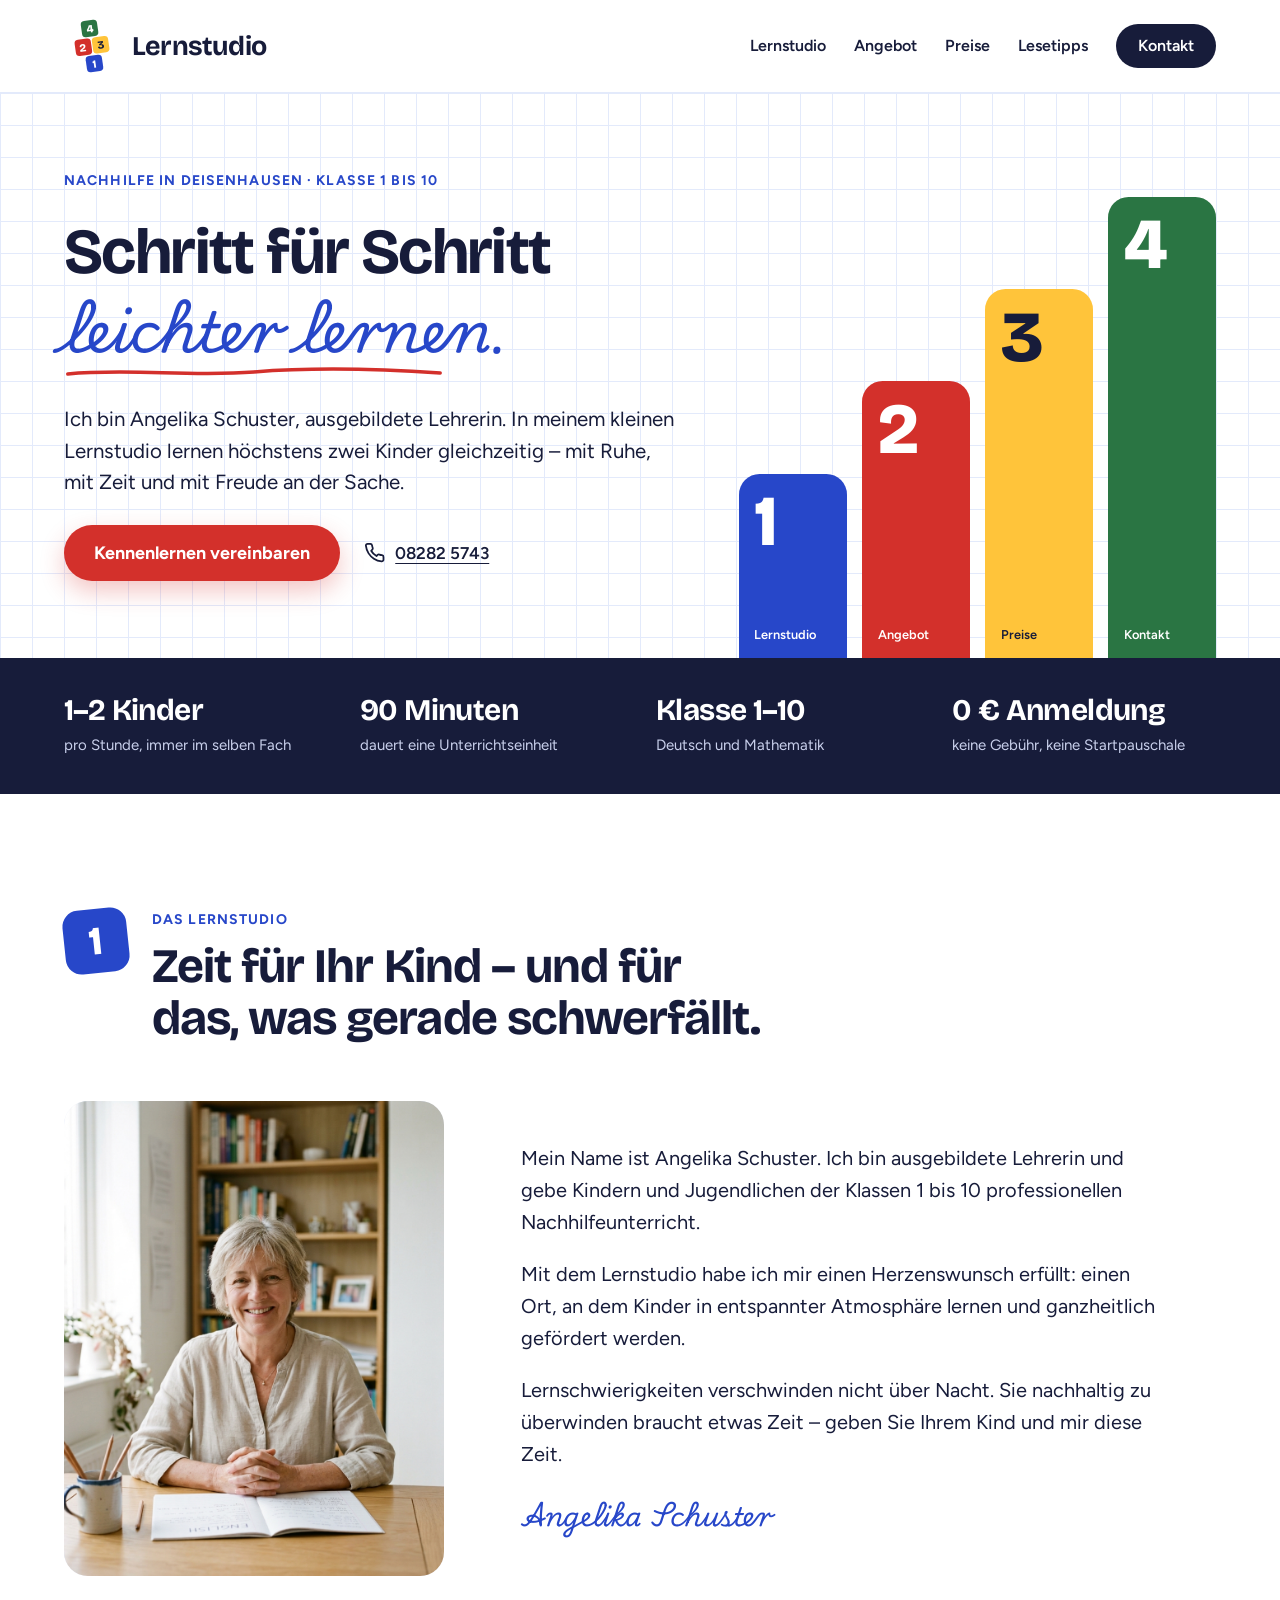
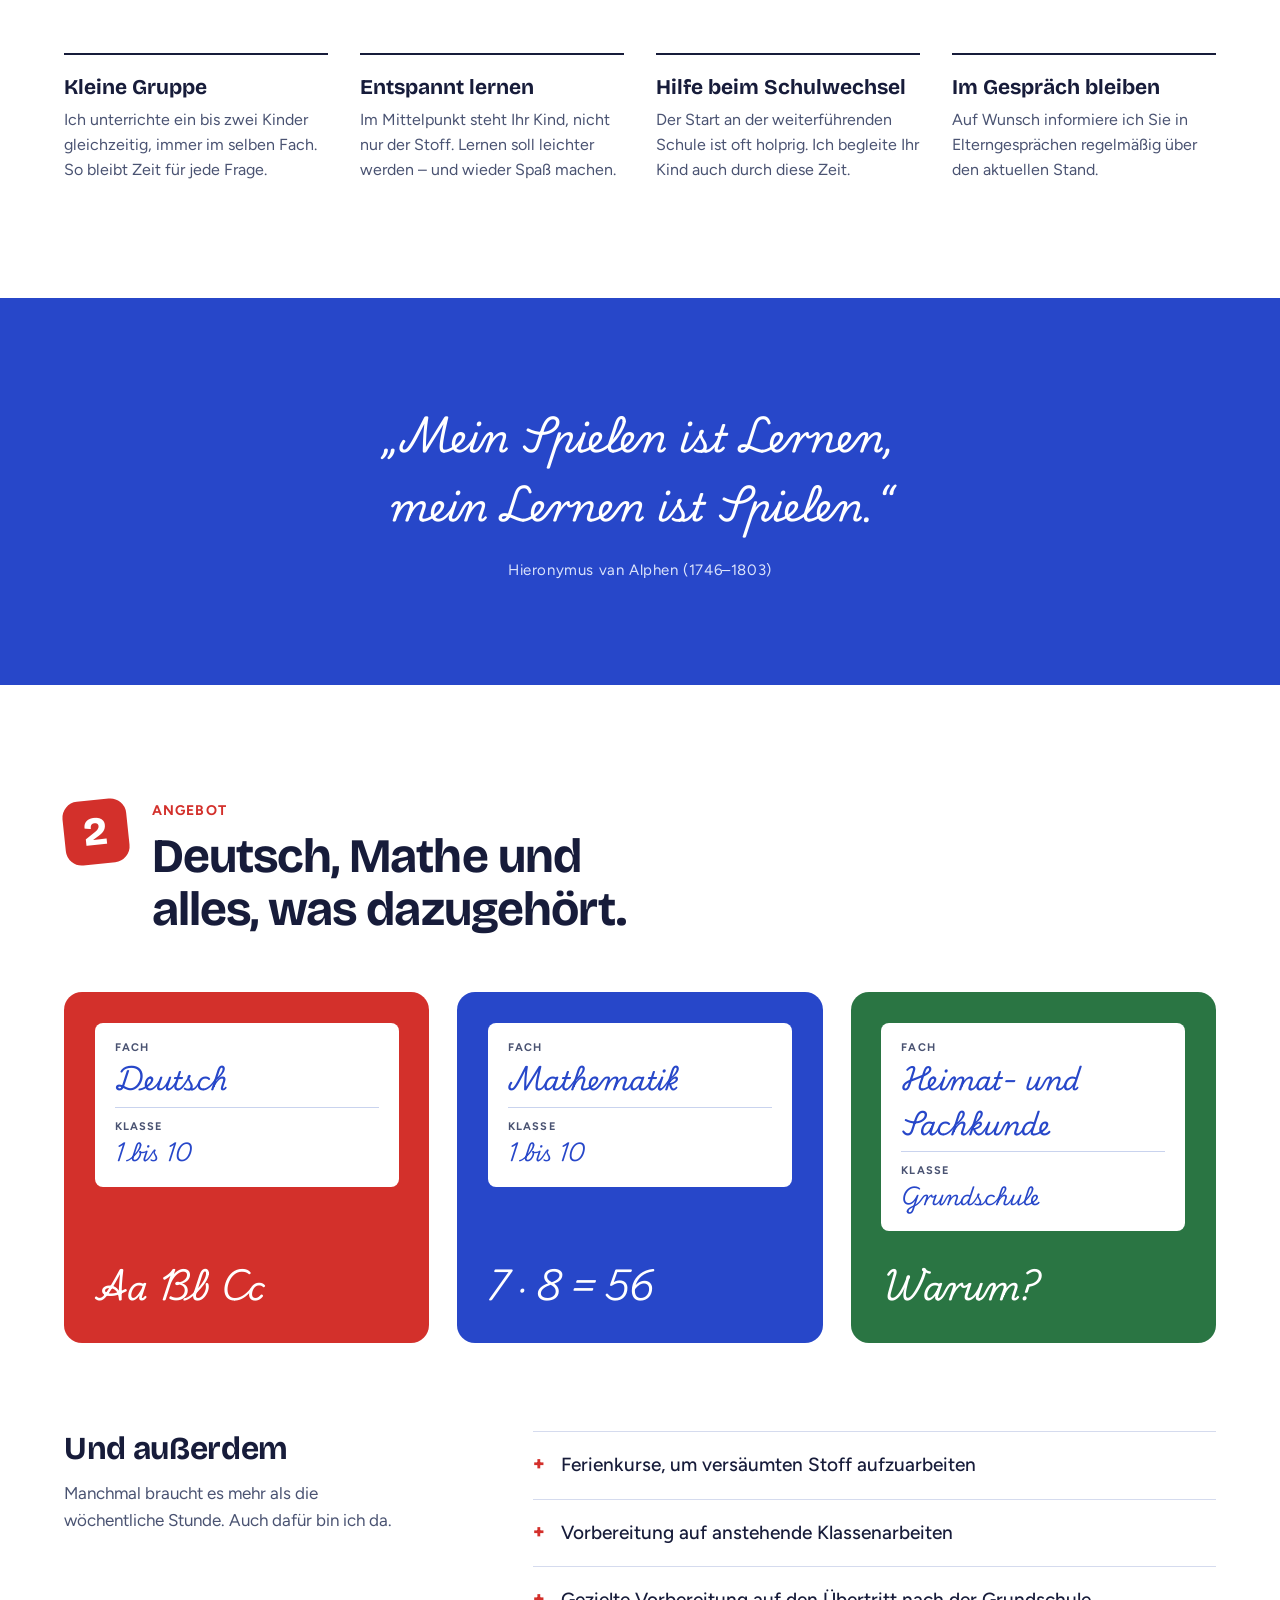
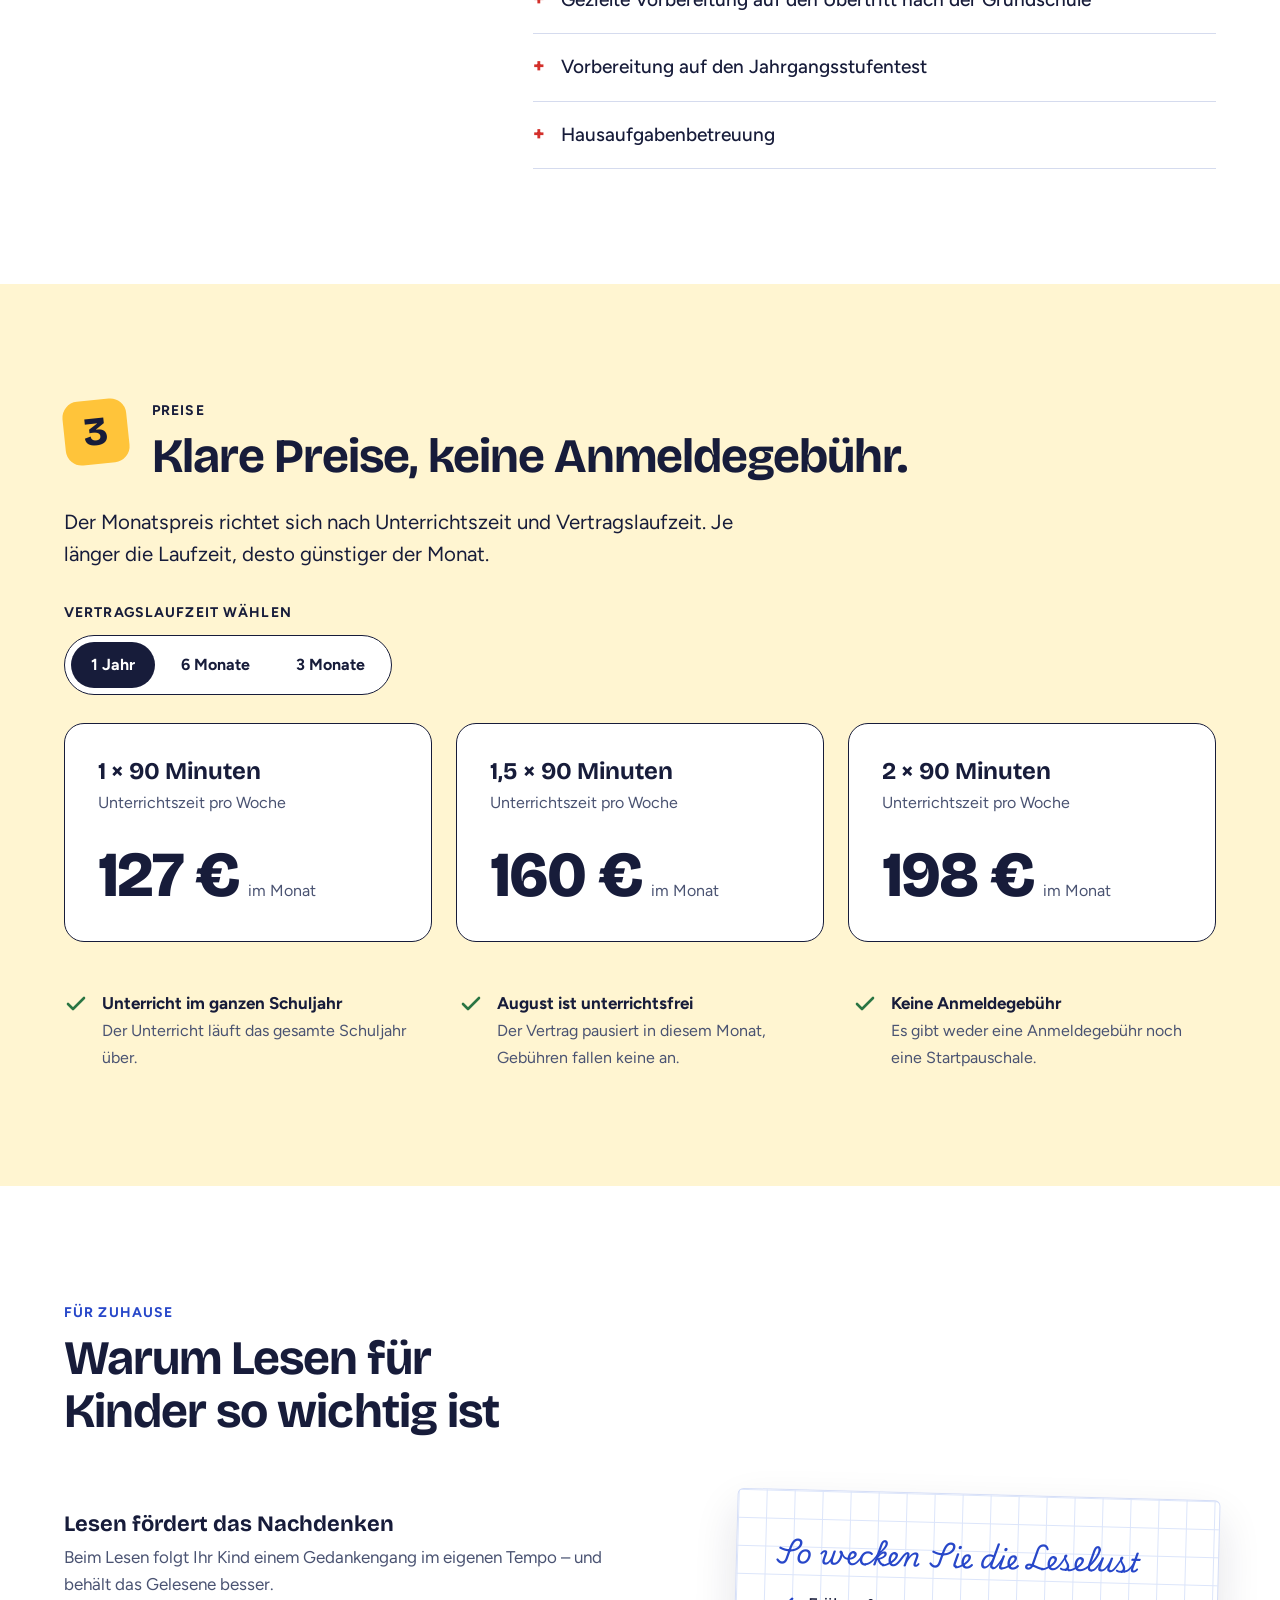
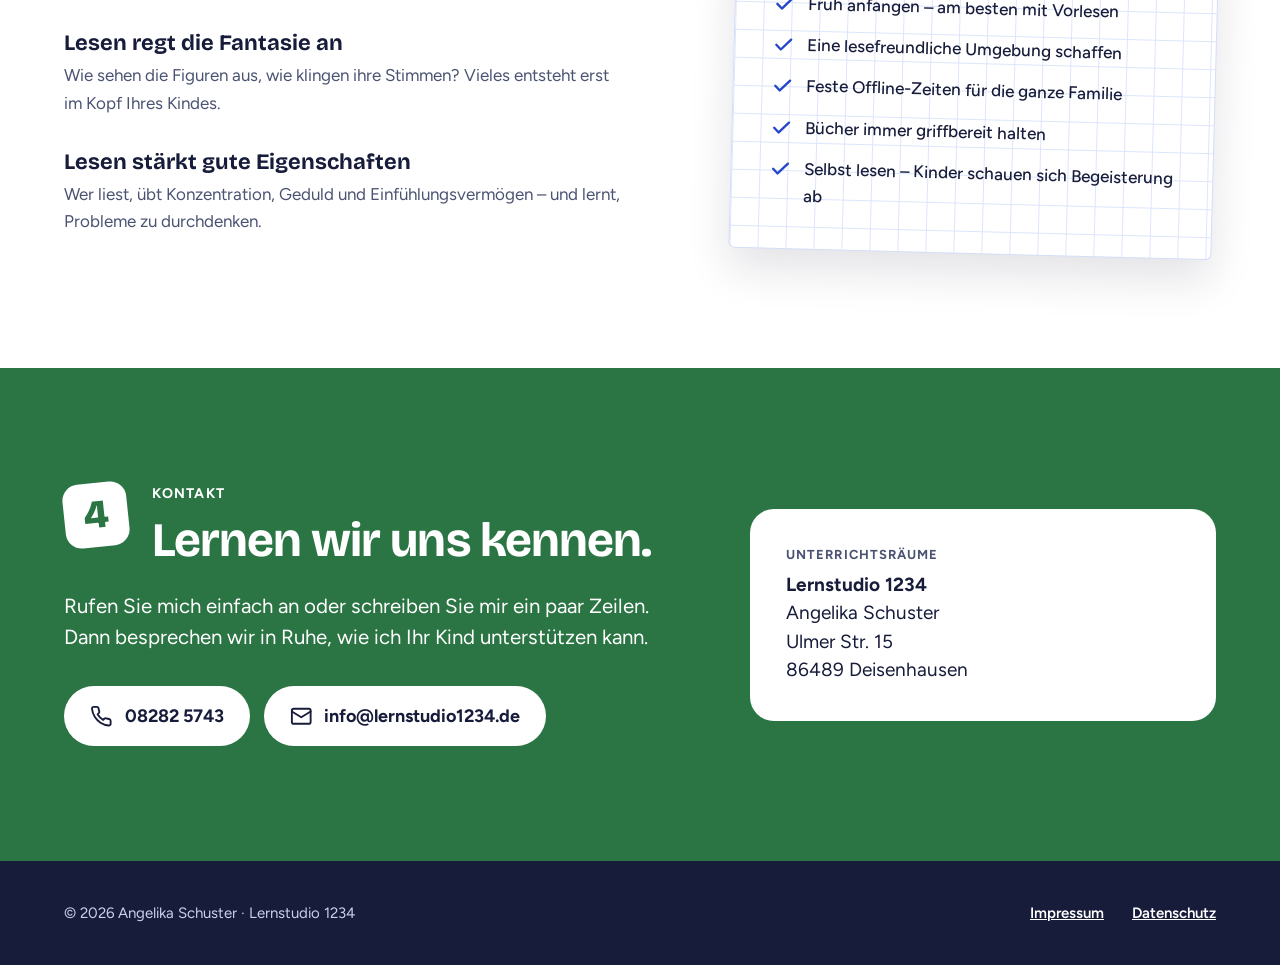
==== index.html @ 745fb568 "Neue statische Webseite für das Lernstudio 1234 Startseite, Impressum und Datenschutz als reine HTML" ====
<!doctype html>
<html lang="de">
<head>
<meta charset="utf-8">
<meta name="viewport" content="width=device-width, initial-scale=1">
<title>Lernstudio 1234 – Nachhilfe in Deisenhausen</title>
<meta name="description" content="Nachhilfe für die Klassen 1 bis 10 in Deisenhausen: Deutsch, Mathematik sowie Heimat- und Sachkunde bei Lehrerin Angelika Schuster. Höchstens zwei Kinder pro Stunde.">
<link rel="canonical" href="https://lernstudio1234.de/">
<meta property="og:type" content="website">
<meta property="og:locale" content="de_DE">
<meta property="og:title" content="Lernstudio 1234 – Nachhilfe in Deisenhausen">
<meta property="og:description" content="Schritt für Schritt leichter lernen: Nachhilfe für die Klassen 1 bis 10 bei Lehrerin Angelika Schuster.">
<meta property="og:url" content="https://lernstudio1234.de/">
<meta name="theme-color" content="#FFFFFF">
<link rel="icon" href="assets/img/favicon.png" sizes="48x48" type="image/png">
<link rel="icon" href="assets/img/favicon.svg" type="image/svg+xml">
<link rel="apple-touch-icon" href="assets/img/apple-touch-icon.png">
<link rel="preload" href="assets/fonts/figtree.woff2" as="font" type="font/woff2" crossorigin>
<link rel="preload" href="assets/fonts/bricolage-grotesque.woff2" as="font" type="font/woff2" crossorigin>
<link rel="stylesheet" href="assets/css/style.css">
<script src="assets/js/main.js" defer></script>
<script type="application/ld+json">
{
  "@context": "https://schema.org",
  "@type": "LocalBusiness",
  "name": "Lernstudio 1234",
  "description": "Nachhilfe für die Klassen 1 bis 10 in Deutsch, Mathematik sowie Heimat- und Sachkunde.",
  "url": "https://lernstudio1234.de/",
  "telephone": "+49 8282 5743",
  "email": "info@lernstudio1234.de",
  "founder": { "@type": "Person", "name": "Angelika Schuster" },
  "address": {
    "@type": "PostalAddress",
    "streetAddress": "Ulmer Str. 15",
    "postalCode": "86489",
    "addressLocality": "Deisenhausen",
    "addressCountry": "DE"
  }
}
</script>
</head>
<body id="top">
<a class="skip-link" href="#inhalt">Zum Inhalt springen</a>

<header class="site-header">
  <div class="wrap site-header__inner">
    <a class="brand" href="#top" aria-label="Lernstudio 1234 – zum Seitenanfang">
      <svg class="brand__mark" viewBox="-3 -3 106 106" aria-hidden="true" focusable="false">
        <g transform="rotate(-8 50 50)">
          <rect x="34.5" y="68" width="31" height="31" rx="7" fill="#2747C9"/>
          <rect x="18" y="34.5" width="31" height="31" rx="7" fill="#D3302B"/>
          <rect x="51" y="34.5" width="31" height="31" rx="7" fill="#FFC43A"/>
          <rect x="34.5" y="1" width="31" height="31" rx="7" fill="#2A7543"/>
          <text x="50" y="91" fill="#FFFFFF">1</text>
          <text x="33.5" y="57.5" fill="#FFFFFF">2</text>
          <text x="66.5" y="57.5" fill="#171C3A">3</text>
          <text x="50" y="24" fill="#FFFFFF">4</text>
        </g>
      </svg>
      <span class="brand__name">Lernstudio</span>
    </a>
    <nav class="nav" aria-label="Hauptnavigation">
      <a href="#lernstudio">Lernstudio</a>
      <a href="#angebot">Angebot</a>
      <a href="#preise">Preise</a>
      <a href="#lesen">Lesetipps</a>
      <a class="nav__cta" href="#kontakt">Kontakt</a>
    </nav>
  </div>
</header>

<main id="inhalt">

<section class="hero" aria-labelledby="hero-titel">
  <div class="wrap hero__inner">
    <div class="hero__text">
      <p class="eyebrow">Nachhilfe in Deisenhausen · Klasse 1 bis 10</p>
      <h1 id="hero-titel" class="hero__title">
        <span class="hero__title-main">Schritt für Schritt</span>
        <span class="hero__title-script">leichter lernen.</span>
        <svg class="hero__squiggle" viewBox="0 0 300 12" preserveAspectRatio="none" aria-hidden="true" focusable="false">
          <path d="M3 8C50 2 100 11 150 6s100-3 147 1" fill="none" stroke="#D3302B" stroke-width="3.5" stroke-linecap="round" vector-effect="non-scaling-stroke"/>
        </svg>
      </h1>
      <p class="lead">Ich bin Angelika Schuster, ausgebildete Lehrerin. In meinem kleinen Lernstudio lernen höchstens zwei Kinder gleichzeitig – mit Ruhe, mit Zeit und mit Freude an der Sache.</p>
      <div class="hero__actions">
        <a class="btn btn--primary" href="#kontakt">Kennenlernen vereinbaren</a>
        <a class="phone-link" href="tel:+4982825743">
          <svg class="icon" viewBox="0 0 24 24" fill="none" stroke="currentColor" stroke-width="2" stroke-linecap="round" stroke-linejoin="round" aria-hidden="true" focusable="false"><path d="M22 16.92v3a2 2 0 0 1-2.18 2 19.79 19.79 0 0 1-8.63-3.07 19.5 19.5 0 0 1-6-6 19.79 19.79 0 0 1-3.07-8.67A2 2 0 0 1 4.11 2h3a2 2 0 0 1 2 1.72 12.84 12.84 0 0 0 .7 2.81 2 2 0 0 1-.45 2.11L8.09 9.91a16 16 0 0 0 6 6l1.27-1.27a2 2 0 0 1 2.11-.45 12.84 12.84 0 0 0 2.81.7A2 2 0 0 1 22 16.92z"/></svg>
          08282&nbsp;5743
        </a>
      </div>
    </div>
    <nav class="steps" aria-label="Die vier Bereiche dieser Seite">
      <a class="step step--1" href="#lernstudio"><span class="step__num">1</span><span class="step__label">Lernstudio</span></a>
      <a class="step step--2" href="#angebot"><span class="step__num">2</span><span class="step__label">Angebot</span></a>
      <a class="step step--3" href="#preise"><span class="step__num">3</span><span class="step__label">Preise</span></a>
      <a class="step step--4" href="#kontakt"><span class="step__num">4</span><span class="step__label">Kontakt</span></a>
    </nav>
  </div>
</section>

<section class="facts" aria-label="Das Wichtigste in Kürze">
  <ul class="wrap facts__list">
    <li><strong>1–2 Kinder</strong><span>pro Stunde, immer im selben Fach</span></li>
    <li><strong>90 Minuten</strong><span>dauert eine Unterrichtseinheit</span></li>
    <li><strong>Klasse 1–10</strong><span>Deutsch und Mathematik</span></li>
    <li><strong>0&nbsp;€ Anmeldung</strong><span>keine Gebühr, keine Startpauschale</span></li>
  </ul>
</section>

<section id="lernstudio" class="section" aria-labelledby="lernstudio-titel">
  <div class="wrap">
    <header class="section-head">
      <span class="num num--blue" aria-hidden="true">1</span>
      <div>
        <p class="eyebrow">Das Lernstudio</p>
        <h2 id="lernstudio-titel">Zeit für Ihr Kind – und für das, was gerade schwerfällt.</h2>
      </div>
    </header>
    <div class="about">
      <figure class="portrait" data-portrait>
        <img src="assets/img/portrait.jpg" alt="Angelika Schuster" width="800" height="1000" loading="lazy">
        <p class="portrait__fallback">Liebe Eltern,<br>schön, dass Sie hier sind!</p>
      </figure>
      <div class="about__text">
        <p>Mein Name ist Angelika Schuster. Ich bin ausgebildete Lehrerin und gebe Kindern und Jugendlichen der Klassen 1 bis 10 professionellen Nachhilfeunterricht.</p>
        <p>Mit dem Lernstudio habe ich mir einen Herzenswunsch erfüllt: einen Ort, an dem Kinder in entspannter Atmosphäre lernen und ganzheitlich gefördert werden.</p>
        <p>Lernschwierigkeiten verschwinden nicht über Nacht. Sie nachhaltig zu überwinden braucht etwas Zeit – geben Sie Ihrem Kind und mir diese Zeit.</p>
        <p class="signature">Angelika Schuster</p>
      </div>
    </div>
    <ul class="principles">
      <li>
        <h3>Kleine Gruppe</h3>
        <p>Ich unterrichte ein bis zwei Kinder gleichzeitig, immer im selben Fach. So bleibt Zeit für jede Frage.</p>
      </li>
      <li>
        <h3>Entspannt lernen</h3>
        <p>Im Mittelpunkt steht Ihr Kind, nicht nur der Stoff. Lernen soll leichter werden – und wieder Spaß machen.</p>
      </li>
      <li>
        <h3>Hilfe beim Schulwechsel</h3>
        <p>Der Start an der weiterführenden Schule ist oft holprig. Ich begleite Ihr Kind auch durch diese Zeit.</p>
      </li>
      <li>
        <h3>Im Gespräch bleiben</h3>
        <p>Auf Wunsch informiere ich Sie in Elterngesprächen regelmäßig über den aktuellen Stand.</p>
      </li>
    </ul>
  </div>
</section>

<section class="motto" aria-label="Leitgedanke">
  <figure>
    <blockquote>„Mein Spielen ist Lernen, mein Lernen ist Spielen.“</blockquote>
    <figcaption>Hieronymus van Alphen (1746–1803)</figcaption>
  </figure>
</section>

<section id="angebot" class="section" aria-labelledby="angebot-titel">
  <div class="wrap">
    <header class="section-head">
      <span class="num num--red" aria-hidden="true">2</span>
      <div>
        <p class="eyebrow eyebrow--red">Angebot</p>
        <h2 id="angebot-titel">Deutsch, Mathe und alles, was dazugehört.</h2>
      </div>
    </header>
    <div class="subjects">
      <article class="heft heft--red">
        <div class="heft__label">
          <div class="heft__row">
            <p class="heft__key">Fach</p>
            <h3 class="heft__name">Deutsch</h3>
          </div>
          <div class="heft__row">
            <p class="heft__key">Klasse</p>
            <p class="heft__class">1 bis 10</p>
          </div>
        </div>
        <p class="heft__doodle" aria-hidden="true">Aa Bb Cc</p>
      </article>
      <article class="heft heft--blue">
        <div class="heft__label">
          <div class="heft__row">
            <p class="heft__key">Fach</p>
            <h3 class="heft__name">Mathematik</h3>
          </div>
          <div class="heft__row">
            <p class="heft__key">Klasse</p>
            <p class="heft__class">1 bis 10</p>
          </div>
        </div>
        <p class="heft__doodle" aria-hidden="true">7 · 8 = 56</p>
      </article>
      <article class="heft heft--green">
        <div class="heft__label">
          <div class="heft__row">
            <p class="heft__key">Fach</p>
            <h3 class="heft__name">Heimat- und Sachkunde</h3>
          </div>
          <div class="heft__row">
            <p class="heft__key">Klasse</p>
            <p class="heft__class">Grundschule</p>
          </div>
        </div>
        <p class="heft__doodle" aria-hidden="true">Warum?</p>
      </article>
    </div>
    <div class="extras">
      <div class="extras__intro">
        <h3>Und außerdem</h3>
        <p>Manchmal braucht es mehr als die wöchentliche Stunde. Auch dafür bin ich da.</p>
      </div>
      <ul class="extras__list">
        <li>Ferienkurse, um versäumten Stoff aufzuarbeiten</li>
        <li>Vorbereitung auf anstehende Klassenarbeiten</li>
        <li>Gezielte Vorbereitung auf den Übertritt nach der Grundschule</li>
        <li>Vorbereitung auf den Jahrgangsstufentest</li>
        <li>Hausaufgabenbetreuung</li>
      </ul>
    </div>
  </div>
</section>

<section id="preise" class="section section--yellow" aria-labelledby="preise-titel">
  <div class="wrap">
    <header class="section-head section-head--tight">
      <span class="num num--yellow" aria-hidden="true">3</span>
      <div>
        <p class="eyebrow eyebrow--ink">Preise</p>
        <h2 id="preise-titel">Klare Preise, keine Anmeldegebühr.</h2>
      </div>
    </header>
    <p class="lead">Der Monatspreis richtet sich nach Unterrichtszeit und Vertragslaufzeit. Je länger die Laufzeit, desto günstiger der Monat.</p>

    <div class="pricing" data-pricing>
      <div class="term-switch-wrap" data-term-switch hidden>
        <p class="label" id="laufzeit-label">Vertragslaufzeit wählen</p>
        <div class="term-switch" role="group" aria-labelledby="laufzeit-label">
          <button type="button" data-term-button="y1" aria-pressed="true">1 Jahr</button>
          <button type="button" data-term-button="m6" aria-pressed="false">6 Monate</button>
          <button type="button" data-term-button="m3" aria-pressed="false">3 Monate</button>
        </div>
      </div>

      <div class="terms" aria-live="polite">
        <section class="term is-active" data-term="y1" aria-labelledby="laufzeit-y1">
          <h3 class="term__title" id="laufzeit-y1">Vertragslaufzeit 1 Jahr</h3>
          <ul class="plans">
            <li class="plan">
              <div><h4 class="plan__unit">1 × 90 Minuten</h4><p class="plan__sub">Unterrichtszeit pro Woche</p></div>
              <p class="plan__price"><strong>127&nbsp;€</strong> <span>im Monat</span></p>
            </li>
            <li class="plan">
              <div><h4 class="plan__unit">1,5 × 90 Minuten</h4><p class="plan__sub">Unterrichtszeit pro Woche</p></div>
              <p class="plan__price"><strong>160&nbsp;€</strong> <span>im Monat</span></p>
            </li>
            <li class="plan">
              <div><h4 class="plan__unit">2 × 90 Minuten</h4><p class="plan__sub">Unterrichtszeit pro Woche</p></div>
              <p class="plan__price"><strong>198&nbsp;€</strong> <span>im Monat</span></p>
            </li>
          </ul>
        </section>
        <section class="term" data-term="m6" aria-labelledby="laufzeit-m6">
          <h3 class="term__title" id="laufzeit-m6">Vertragslaufzeit 6 Monate</h3>
          <ul class="plans">
            <li class="plan">
              <div><h4 class="plan__unit">1 × 90 Minuten</h4><p class="plan__sub">Unterrichtszeit pro Woche</p></div>
              <p class="plan__price"><strong>136&nbsp;€</strong> <span>im Monat</span></p>
            </li>
            <li class="plan">
              <div><h4 class="plan__unit">1,5 × 90 Minuten</h4><p class="plan__sub">Unterrichtszeit pro Woche</p></div>
              <p class="plan__price"><strong>175&nbsp;€</strong> <span>im Monat</span></p>
            </li>
            <li class="plan">
              <div><h4 class="plan__unit">2 × 90 Minuten</h4><p class="plan__sub">Unterrichtszeit pro Woche</p></div>
              <p class="plan__price"><strong>216&nbsp;€</strong> <span>im Monat</span></p>
            </li>
          </ul>
        </section>
        <section class="term" data-term="m3" aria-labelledby="laufzeit-m3">
          <h3 class="term__title" id="laufzeit-m3">Vertragslaufzeit 3 Monate</h3>
          <ul class="plans">
            <li class="plan">
              <div><h4 class="plan__unit">1 × 90 Minuten</h4><p class="plan__sub">Unterrichtszeit pro Woche</p></div>
              <p class="plan__price"><strong>149&nbsp;€</strong> <span>im Monat</span></p>
            </li>
            <li class="plan">
              <div><h4 class="plan__unit">1,5 × 90 Minuten</h4><p class="plan__sub">Unterrichtszeit pro Woche</p></div>
              <p class="plan__price"><strong>195&nbsp;€</strong> <span>im Monat</span></p>
            </li>
            <li class="plan">
              <div><h4 class="plan__unit">2 × 90 Minuten</h4><p class="plan__sub">Unterrichtszeit pro Woche</p></div>
              <p class="plan__price"><strong>240&nbsp;€</strong> <span>im Monat</span></p>
            </li>
          </ul>
        </section>
      </div>
    </div>

    <ul class="price-notes">
      <li>
        <svg class="check" viewBox="0 0 24 24" fill="none" stroke="currentColor" stroke-width="2.6" stroke-linecap="round" stroke-linejoin="round" aria-hidden="true" focusable="false"><path d="M20 6 9 17l-5-5"/></svg>
        <div><strong>Unterricht im ganzen Schuljahr</strong><span>Der Unterricht läuft das gesamte Schuljahr über.</span></div>
      </li>
      <li>
        <svg class="check" viewBox="0 0 24 24" fill="none" stroke="currentColor" stroke-width="2.6" stroke-linecap="round" stroke-linejoin="round" aria-hidden="true" focusable="false"><path d="M20 6 9 17l-5-5"/></svg>
        <div><strong>August ist unterrichtsfrei</strong><span>Der Vertrag pausiert in diesem Monat, Gebühren fallen keine an.</span></div>
      </li>
      <li>
        <svg class="check" viewBox="0 0 24 24" fill="none" stroke="currentColor" stroke-width="2.6" stroke-linecap="round" stroke-linejoin="round" aria-hidden="true" focusable="false"><path d="M20 6 9 17l-5-5"/></svg>
        <div><strong>Keine Anmeldegebühr</strong><span>Es gibt weder eine Anmeldegebühr noch eine Startpauschale.</span></div>
      </li>
    </ul>
  </div>
</section>

<section id="lesen" class="section" aria-labelledby="lesen-titel">
  <div class="wrap">
    <header class="section-head section-head--plain">
      <div>
        <p class="eyebrow">Für zuhause</p>
        <h2 id="lesen-titel">Warum Lesen für Kinder so wichtig ist</h2>
      </div>
    </header>
    <div class="reading">
      <div class="reading__reasons">
        <div>
          <h3>Lesen fördert das Nachdenken</h3>
          <p>Beim Lesen folgt Ihr Kind einem Gedankengang im eigenen Tempo – und behält das Gelesene besser.</p>
        </div>
        <div>
          <h3>Lesen regt die Fantasie an</h3>
          <p>Wie sehen die Figuren aus, wie klingen ihre Stimmen? Vieles entsteht erst im Kopf Ihres Kindes.</p>
        </div>
        <div>
          <h3>Lesen stärkt gute Eigenschaften</h3>
          <p>Wer liest, übt Konzentration, Geduld und Einfühlungsvermögen – und lernt, Probleme zu durchdenken.</p>
        </div>
      </div>
      <aside class="sheet reading__tips" aria-labelledby="lesetipps-titel">
        <h3 class="sheet__title" id="lesetipps-titel">So wecken Sie die Leselust</h3>
        <ul class="ticks">
          <li>
            <svg class="check" viewBox="0 0 24 24" fill="none" stroke="currentColor" stroke-width="2.6" stroke-linecap="round" stroke-linejoin="round" aria-hidden="true" focusable="false"><path d="M20 6 9 17l-5-5"/></svg>
            <span>Früh anfangen – am besten mit Vorlesen</span>
          </li>
          <li>
            <svg class="check" viewBox="0 0 24 24" fill="none" stroke="currentColor" stroke-width="2.6" stroke-linecap="round" stroke-linejoin="round" aria-hidden="true" focusable="false"><path d="M20 6 9 17l-5-5"/></svg>
            <span>Eine lesefreundliche Umgebung schaffen</span>
          </li>
          <li>
            <svg class="check" viewBox="0 0 24 24" fill="none" stroke="currentColor" stroke-width="2.6" stroke-linecap="round" stroke-linejoin="round" aria-hidden="true" focusable="false"><path d="M20 6 9 17l-5-5"/></svg>
            <span>Feste Offline-Zeiten für die ganze Familie</span>
          </li>
          <li>
            <svg class="check" viewBox="0 0 24 24" fill="none" stroke="currentColor" stroke-width="2.6" stroke-linecap="round" stroke-linejoin="round" aria-hidden="true" focusable="false"><path d="M20 6 9 17l-5-5"/></svg>
            <span>Bücher immer griffbereit halten</span>
          </li>
          <li>
            <svg class="check" viewBox="0 0 24 24" fill="none" stroke="currentColor" stroke-width="2.6" stroke-linecap="round" stroke-linejoin="round" aria-hidden="true" focusable="false"><path d="M20 6 9 17l-5-5"/></svg>
            <span>Selbst lesen – Kinder schauen sich Begeisterung ab</span>
          </li>
        </ul>
      </aside>
    </div>
  </div>
</section>

<section id="kontakt" class="section contact" aria-labelledby="kontakt-titel">
  <div class="wrap contact__inner">
    <div class="contact__text">
      <header class="section-head section-head--tight">
        <span class="num num--white" aria-hidden="true">4</span>
        <div>
          <p class="eyebrow eyebrow--white">Kontakt</p>
          <h2 id="kontakt-titel">Lernen wir uns kennen.</h2>
        </div>
      </header>
      <p class="lead">Rufen Sie mich einfach an oder schreiben Sie mir ein paar Zeilen. Dann besprechen wir in Ruhe, wie ich Ihr Kind unterstützen kann.</p>
      <div class="contact__actions">
        <a class="btn btn--light" href="tel:+4982825743">
          <svg class="icon" viewBox="0 0 24 24" fill="none" stroke="currentColor" stroke-width="2" stroke-linecap="round" stroke-linejoin="round" aria-hidden="true" focusable="false"><path d="M22 16.92v3a2 2 0 0 1-2.18 2 19.79 19.79 0 0 1-8.63-3.07 19.5 19.5 0 0 1-6-6 19.79 19.79 0 0 1-3.07-8.67A2 2 0 0 1 4.11 2h3a2 2 0 0 1 2 1.72 12.84 12.84 0 0 0 .7 2.81 2 2 0 0 1-.45 2.11L8.09 9.91a16 16 0 0 0 6 6l1.27-1.27a2 2 0 0 1 2.11-.45 12.84 12.84 0 0 0 2.81.7A2 2 0 0 1 22 16.92z"/></svg>
          08282&nbsp;5743
        </a>
        <a class="btn btn--light" href="mailto:info@lernstudio1234.de">
          <svg class="icon" viewBox="0 0 24 24" fill="none" stroke="currentColor" stroke-width="2" stroke-linecap="round" stroke-linejoin="round" aria-hidden="true" focusable="false"><rect x="2" y="4" width="20" height="16" rx="2"/><path d="m22 7-10 6L2 7"/></svg>
          info@lernstudio1234.de
        </a>
      </div>
    </div>
    <address class="contact__card">
      <p class="label">Unterrichtsräume</p>
      <p><strong>Lernstudio 1234</strong><br>Angelika Schuster<br>Ulmer Str.&nbsp;15<br>86489 Deisenhausen</p>
    </address>
  </div>
</section>

</main>

<footer class="site-footer">
  <div class="wrap site-footer__inner">
    <p>© 2026 Angelika Schuster · Lernstudio 1234</p>
    <nav class="site-footer__nav" aria-label="Rechtliches">
      <a href="impressum.html">Impressum</a>
      <a href="datenschutz.html">Datenschutz</a>
    </nav>
  </div>
</footer>

</body>
</html>
---- assets/css/style.css ----
/* Lernstudio 1234 – Stylesheet
   Aufbau: Schriften · Grundlagen · Kopf · Einstieg · Abschnitte · Fuß · Rechtstexte */

/* ---------- Schriften (liegen lokal in assets/fonts, keine Fremdserver) ---------- */

@font-face {
  font-family: 'Bricolage Grotesque';
  font-style: normal;
  font-weight: 400 800;
  font-stretch: 100%;
  font-display: swap;
  src: url('../fonts/bricolage-grotesque.woff2') format('woff2');
}

@font-face {
  font-family: 'Figtree';
  font-style: normal;
  font-weight: 400 700;
  font-display: swap;
  src: url('../fonts/figtree.woff2') format('woff2');
}

@font-face {
  font-family: 'Playwrite DE LA';
  font-style: normal;
  font-weight: 100 400;
  font-display: swap;
  src: url('../fonts/playwrite-de-la.woff2') format('woff2');
}

/* ---------- Grundlagen ---------- */

:root {
  color-scheme: light;

  --ink: #171C3A;
  --ink-soft: #4A5372;
  --paper: #FFFFFF;
  --blue: #2747C9;
  --red: #D3302B;
  --yellow: #FFC43A;
  --green: #2A7543;

  --blue-tint: #EEF2FD;
  --yellow-tint: #FFF5D1;
  --grid: #E3EAFB;
  --grid-strong: #DCE5FA;
  --line: #D5DBEE;
  --on-dark-soft: #C9D0EC;

  --font-display: 'Bricolage Grotesque', 'Figtree', system-ui, sans-serif;
  --font-body: 'Figtree', system-ui, -apple-system, 'Segoe UI', sans-serif;
  --font-script: 'Playwrite DE LA', 'Segoe Script', 'Bradley Hand', cursive;

  --content: 1180px;
  --pad: clamp(20px, 5vw, 64px);
  --section: clamp(64px, 9vw, 120px);
}

*,
*::before,
*::after {
  box-sizing: border-box;
}

html {
  scroll-behavior: smooth;
  -webkit-text-size-adjust: 100%;
  text-size-adjust: 100%;
}

body {
  margin: 0;
  min-height: 100vh;
  display: flex;
  flex-direction: column;
  background: var(--paper);
  color: var(--ink);
  font-family: var(--font-body);
  font-size: 1.0625rem;
  line-height: 1.6;
  -webkit-font-smoothing: antialiased;
}

main {
  flex: 1 0 auto;
}

h1,
h2,
h3,
h4,
p,
ul,
figure,
blockquote,
address {
  margin: 0;
}

ul {
  padding: 0;
  list-style: none;
}

address {
  font-style: normal;
}

img,
svg {
  display: block;
  max-width: 100%;
}

a {
  color: var(--blue);
}

a:hover {
  color: var(--ink);
}

:focus-visible {
  outline: 3px solid var(--blue);
  outline-offset: 3px;
  border-radius: 4px;
}

[hidden] {
  display: none !important;
}

[id] {
  scroll-margin-top: 16px;
}

.wrap {
  width: 100%;
  max-width: calc(var(--content) + 2 * var(--pad));
  margin-inline: auto;
  padding-inline: var(--pad);
}

.skip-link {
  position: absolute;
  left: 12px;
  top: -80px;
  z-index: 10;
  padding: 12px 18px;
  border-radius: 8px;
  background: var(--ink);
  color: #FFFFFF;
  font-weight: 600;
}

.skip-link:focus {
  top: 12px;
  color: #FFFFFF;
}

h2 {
  max-width: 780px;
  font-family: var(--font-display);
  font-weight: 700;
  font-size: clamp(1.875rem, 4vw, 3rem);
  line-height: 1.1;
  letter-spacing: -0.02em;
  text-wrap: balance;
}

h3 {
  font-family: var(--font-display);
  font-weight: 700;
  font-size: 1.3125rem;
  line-height: 1.2;
}

.eyebrow,
.label {
  font-weight: 700;
  font-size: 0.875rem;
  letter-spacing: 0.08em;
  text-transform: uppercase;
}

.eyebrow {
  color: var(--blue);
}

.eyebrow--red {
  color: var(--red);
}

.eyebrow--ink {
  color: var(--ink);
}

.eyebrow--white {
  color: #FFFFFF;
}

.lead {
  max-width: 34em;
  font-size: clamp(1.125rem, 1.6vw, 1.3125rem);
  line-height: 1.55;
}

.icon {
  flex: none;
  width: 1.25em;
  height: 1.25em;
}

.check {
  flex: none;
  width: 24px;
  height: 24px;
  margin-top: 2px;
}

.btn {
  display: inline-flex;
  align-items: center;
  gap: 12px;
  min-height: 56px;
  padding: 0 30px;
  border-radius: 999px;
  font-weight: 700;
  font-size: 1.125rem;
  text-decoration: none;
  transition: transform 0.15s ease;
}

.btn:hover {
  transform: translateY(-2px);
}

.btn--primary,
.btn--primary:hover {
  background: var(--red);
  color: #FFFFFF;
  box-shadow: 0 10px 24px rgb(211 48 43 / 0.28);
}

.btn--light,
.btn--light:hover {
  background: #FFFFFF;
  color: var(--ink);
}

/* Karopapier: Heftseite als Fläche */
.sheet {
  padding: clamp(24px, 3vw, 40px);
  border: 1px solid #D5DEF7;
  border-radius: 6px;
  background-color: #FFFFFF;
  background-image:
    linear-gradient(var(--grid-strong) 1px, transparent 1px),
    linear-gradient(90deg, var(--grid-strong) 1px, transparent 1px);
  background-size: 28px 28px;
  box-shadow: 0 20px 44px rgb(23 28 58 / 0.12);
}

.sheet__title {
  margin-bottom: 16px;
  font-family: var(--font-script);
  font-weight: 400;
  font-size: clamp(1.3125rem, 2.1vw, 1.6875rem);
  line-height: 1.7;
  color: var(--blue);
}

/* ---------- Kopf ---------- */

.site-header__inner {
  display: flex;
  flex-wrap: wrap;
  align-items: center;
  justify-content: space-between;
  gap: 8px 32px;
  padding-block: 18px;
}

.brand {
  display: inline-flex;
  align-items: center;
  gap: 12px;
  color: var(--ink);
  text-decoration: none;
}

.brand:hover {
  color: var(--ink);
}

.brand__mark {
  flex: none;
  width: 56px;
  height: 56px;
}

.brand__mark text {
  font-family: var(--font-display);
  font-weight: 800;
  font-size: 21px;
  text-anchor: middle;
}

.brand__name {
  font-family: var(--font-display);
  font-weight: 700;
  font-size: 1.6875rem;
  line-height: 1;
  letter-spacing: -0.03em;
}

.nav {
  display: flex;
  flex-wrap: wrap;
  align-items: center;
  gap: 0 clamp(16px, 2.4vw, 28px);
}

.nav a {
  display: inline-flex;
  align-items: center;
  min-height: 44px;
  color: var(--ink);
  font-weight: 600;
  font-size: 1rem;
  text-decoration: none;
}

.nav a:hover {
  color: var(--blue);
}

.nav a.nav__cta {
  padding-inline: 22px;
  border-radius: 999px;
  background: var(--ink);
  color: #FFFFFF;
}

.nav a.nav__cta:hover {
  background: var(--blue);
  color: #FFFFFF;
}

/* ---------- Einstieg ---------- */

.hero {
  overflow: hidden;
  border-top: 1px solid var(--grid);
  background-color: var(--paper);
  background-image:
    linear-gradient(var(--grid) 1px, transparent 1px),
    linear-gradient(90deg, var(--grid) 1px, transparent 1px);
  background-size: 32px 32px;
}

.hero__inner {
  display: flex;
  flex-wrap: wrap;
  align-items: flex-end;
  gap: 40px clamp(32px, 5vw, 64px);
  padding-top: clamp(40px, 6vw, 84px);
}

.hero__text {
  flex: 1.25 1 440px;
  min-width: 0;
  display: flex;
  flex-direction: column;
  align-items: flex-start;
  gap: 26px;
  padding-bottom: clamp(8px, 6vw, 88px);
}

.hero__title {
  align-self: stretch;
  display: flex;
  flex-direction: column;
}

.hero__title-main {
  font-family: var(--font-display);
  font-weight: 700;
  font-size: clamp(2.5rem, 5vw, 4.125rem);
  line-height: 1.05;
  letter-spacing: -0.025em;
}

.hero__title-script {
  font-family: var(--font-script);
  font-weight: 400;
  font-size: clamp(2rem, 4.4vw, 3.625rem);
  line-height: 1.5;
  color: var(--blue);
}

.hero__squiggle {
  width: min(100%, 380px);
  height: 12px;
  margin-top: -4px;
}

.hero__actions {
  display: flex;
  flex-wrap: wrap;
  align-items: center;
  gap: 12px 24px;
}

.phone-link {
  display: inline-flex;
  align-items: center;
  gap: 10px;
  min-height: 48px;
  color: var(--ink);
  font-weight: 600;
  text-decoration: underline;
  text-underline-offset: 4px;
}

/* Die Treppe 1–2–3–4 */
.steps {
  flex: 1 1 340px;
  min-width: 0;
  height: clamp(300px, 36vw, 480px);
  display: flex;
  align-items: flex-end;
  gap: clamp(8px, 1.2vw, 16px);
}

.step {
  flex: 1 1 0;
  min-width: 0;
  height: var(--height);
  display: flex;
  flex-direction: column;
  justify-content: space-between;
  padding: clamp(8px, 1.2vw, 18px);
  border-radius: clamp(12px, 1.6vw, 22px) clamp(12px, 1.6vw, 22px) 0 0;
  background: var(--fill);
  color: #FFFFFF;
  text-decoration: none;
  animation: step-rise 0.8s cubic-bezier(0.2, 0.8, 0.2, 1) both;
  animation-delay: calc(var(--order) * 90ms);
  transition: filter 0.15s ease;
}

.step:hover {
  color: #FFFFFF;
  filter: brightness(1.08);
}

.step--1 { --height: 40%; --order: 0; --fill: var(--blue); }
.step--2 { --height: 60%; --order: 1; --fill: var(--red); }
.step--3 { --height: 80%; --order: 2; --fill: var(--yellow); }
.step--4 { --height: 100%; --order: 3; --fill: var(--green); }

.step--3,
.step--3:hover {
  color: var(--ink);
}

.step__num {
  font-family: var(--font-display);
  font-weight: 800;
  font-size: clamp(2.5rem, 5.6vw, 5.25rem);
  line-height: 0.9;
  letter-spacing: -0.03em;
}

.step__label {
  font-weight: 600;
  font-size: clamp(0.75rem, 1vw, 0.875rem);
  line-height: 1.2;
}

@keyframes step-rise {
  from { transform: translateY(100%); }
  to { transform: none; }
}

/* Das Wichtigste in Kürze */
.facts {
  background: var(--ink);
  color: #FFFFFF;
}

.facts__list {
  display: grid;
  grid-template-columns: repeat(auto-fit, minmax(min(200px, 100%), 1fr));
  gap: 24px 32px;
  padding-block: 36px;
}

.facts strong {
  display: block;
  margin-bottom: 4px;
  font-family: var(--font-display);
  font-weight: 700;
  font-size: 1.875rem;
  line-height: 1.1;
  letter-spacing: -0.02em;
}

.facts span {
  font-size: 0.9375rem;
  line-height: 1.4;
  color: var(--on-dark-soft);
}

/* ---------- Abschnitte ---------- */

.section {
  padding-block: var(--section);
}

.section--yellow {
  background: var(--yellow-tint);
}

.section-head {
  display: flex;
  flex-wrap: wrap;
  align-items: flex-start;
  gap: 20px 24px;
  margin-bottom: clamp(36px, 5vw, 56px);
}

.section-head--tight {
  margin-bottom: 24px;
}

.section-head > div {
  flex: 1 1 280px;
  min-width: 0;
}

.section-head .eyebrow {
  margin-bottom: 8px;
}

/* Ziffernfeld wie im Logo */
.num {
  flex: none;
  display: grid;
  place-items: center;
  width: 64px;
  height: 64px;
  border-radius: 16px;
  font-family: var(--font-display);
  font-weight: 800;
  font-size: 2.5rem;
  line-height: 1;
  color: #FFFFFF;
  transform: rotate(-6deg);
}

.num--blue { background: var(--blue); }
.num--red { background: var(--red); }
.num--yellow { background: var(--yellow); color: var(--ink); }
.num--white { background: #FFFFFF; color: var(--green); }

/* 1 · Lernstudio */
.about {
  display: flex;
  flex-wrap: wrap;
  align-items: center;
  gap: 40px clamp(32px, 6vw, 88px);
}

.portrait {
  position: relative;
  flex: 0 1 380px;
  aspect-ratio: 4 / 5;
  overflow: hidden;
  display: grid;
  place-items: center;
  padding: 24px;
  border-radius: 24px;
  background-color: var(--blue-tint);
  background-image:
    linear-gradient(var(--grid-strong) 1px, transparent 1px),
    linear-gradient(90deg, var(--grid-strong) 1px, transparent 1px);
  background-size: 32px 32px;
}

.portrait img {
  position: absolute;
  inset: 0;
  width: 100%;
  height: 100%;
  object-fit: cover;
}

/* Solange assets/img/portrait.jpg fehlt, steht hier ein Gruß in Schulschrift. */
.portrait__fallback {
  display: none;
  font-family: var(--font-script);
  font-size: clamp(1.25rem, 2.2vw, 1.75rem);
  line-height: 1.8;
  color: var(--blue);
  text-align: center;
}

.portrait.is-empty img {
  display: none;
}

.portrait.is-empty .portrait__fallback {
  display: block;
}

.about__text {
  flex: 1 1 420px;
  min-width: 0;
  max-width: 640px;
  display: flex;
  flex-direction: column;
  gap: 20px;
  font-size: clamp(1.125rem, 1.6vw, 1.25rem);
}

.signature {
  margin-top: 4px;
  font-family: var(--font-script);
  font-size: 1.625rem;
  line-height: 1.6;
  color: var(--blue);
}

.principles {
  display: grid;
  grid-template-columns: repeat(auto-fit, minmax(min(230px, 100%), 1fr));
  gap: 32px;
  margin-top: clamp(48px, 6vw, 80px);
}

.principles li {
  padding-top: 20px;
  border-top: 2px solid var(--ink);
}

.principles h3 {
  margin-bottom: 8px;
}

.principles p {
  font-size: 1rem;
  line-height: 1.55;
  color: var(--ink-soft);
}

/* Leitgedanke */
.motto {
  padding: clamp(56px, 8vw, 104px) var(--pad);
  background: var(--blue);
  color: #FFFFFF;
  text-align: center;
}

.motto blockquote {
  max-width: 920px;
  margin-inline: auto;
  font-family: var(--font-script);
  font-size: clamp(1.375rem, 3vw, 2.5rem);
  line-height: 1.8;
  text-wrap: balance;
}

.motto figcaption {
  margin-top: 20px;
  font-size: 0.9375rem;
  letter-spacing: 0.04em;
  color: #DCE4FB;
}

/* 2 · Angebot: die Fächer als Hefte */
.subjects {
  display: grid;
  grid-template-columns: repeat(auto-fit, minmax(min(280px, 100%), 1fr));
  gap: 28px;
}

.heft {
  display: flex;
  flex-direction: column;
  justify-content: space-between;
  gap: 28px;
  min-height: 340px;
  padding: clamp(22px, 2.4vw, 32px);
  border-radius: 18px;
  color: #FFFFFF;
}

.heft--red { background: var(--red); }
.heft--blue { background: var(--blue); }
.heft--green { background: var(--green); }

.heft__label {
  display: flex;
  flex-direction: column;
  gap: 10px;
  padding: 16px 20px 18px;
  border-radius: 8px;
  background: #FFFFFF;
  color: var(--blue);
}

.heft__row:first-child {
  padding-bottom: 6px;
  border-bottom: 1.5px solid #C9D3EE;
}

.heft__key {
  font-size: 0.6875rem;
  font-weight: 700;
  letter-spacing: 0.1em;
  text-transform: uppercase;
  color: var(--ink-soft);
}

.heft__name {
  font-family: var(--font-script);
  font-weight: 400;
  font-size: 1.625rem;
  line-height: 1.7;
}

.heft__class {
  font-family: var(--font-script);
  font-size: 1.25rem;
  line-height: 1.7;
}

.heft__doodle {
  font-family: var(--font-script);
  font-size: clamp(1.5rem, 2.6vw, 2.125rem);
  line-height: 1.6;
}

.extras {
  display: flex;
  flex-wrap: wrap;
  gap: 24px clamp(32px, 6vw, 88px);
  margin-top: clamp(56px, 7vw, 88px);
}

.extras__intro {
  flex: 1 1 280px;
  min-width: 0;
}

.extras__intro h3 {
  margin-bottom: 12px;
  font-size: clamp(1.5rem, 2.6vw, 2rem);
  line-height: 1.15;
  letter-spacing: -0.01em;
}

.extras__intro p {
  max-width: 340px;
  color: var(--ink-soft);
}

.extras__list {
  flex: 2 1 460px;
  min-width: 0;
  border-top: 1px solid var(--line);
}

.extras__list li {
  display: flex;
  align-items: baseline;
  gap: 16px;
  padding: 18px 0;
  border-bottom: 1px solid var(--line);
  font-size: clamp(1.0625rem, 1.5vw, 1.1875rem);
  font-weight: 500;
}

.extras__list li::before {
  content: '+';
  flex: none;
  font-family: var(--font-display);
  font-weight: 800;
  font-size: 1.375rem;
  line-height: 1;
  color: var(--red);
}

/* 3 · Preise */
.pricing {
  margin-top: 32px;
}

.term-switch-wrap .label {
  margin-bottom: 10px;
}

.term-switch {
  display: inline-flex;
  flex-wrap: wrap;
  gap: 6px;
  padding: 6px;
  border: 1.5px solid var(--ink);
  border-radius: 30px;
  background: #FFFFFF;
}

.term-switch button {
  min-height: 46px;
  padding: 0 20px;
  border: 0;
  border-radius: 999px;
  background: transparent;
  color: var(--ink);
  font: 700 1rem var(--font-body);
  cursor: pointer;
}

.term-switch button:hover {
  background: var(--yellow-tint);
}

.term-switch button[aria-pressed='true'] {
  background: var(--ink);
  color: #FFFFFF;
}

.term + .term {
  margin-top: 40px;
}

.term__title {
  margin-bottom: 16px;
}

.plans {
  display: grid;
  grid-template-columns: repeat(auto-fit, minmax(min(240px, 100%), 1fr));
  gap: 24px;
}

.plan {
  display: flex;
  flex-direction: column;
  gap: 28px;
  padding: clamp(24px, 2.6vw, 34px);
  border: 1.5px solid var(--ink);
  border-radius: 20px;
  background: #FFFFFF;
}

.plan__unit {
  font-family: var(--font-display);
  font-weight: 700;
  font-size: 1.5rem;
  line-height: 1.2;
}

.plan__sub {
  margin-top: 4px;
  font-size: 1rem;
  color: var(--ink-soft);
}

.plan__price {
  display: flex;
  flex-wrap: wrap;
  align-items: baseline;
  gap: 4px 10px;
}

.plan__price strong {
  font-family: var(--font-display);
  font-weight: 800;
  font-size: clamp(3rem, 5vw, 4rem);
  line-height: 1;
  letter-spacing: -0.03em;
}

.plan__price span {
  font-size: 1rem;
  color: var(--ink-soft);
}

/* Mit JavaScript: Umschalter statt drei Blöcken untereinander */
.pricing.is-enhanced .terms {
  margin-top: 28px;
}

.pricing.is-enhanced .term {
  display: none;
  margin-top: 0;
}

.pricing.is-enhanced .term.is-active {
  display: block;
}

.pricing.is-enhanced .term__title {
  position: absolute;
  width: 1px;
  height: 1px;
  overflow: hidden;
  clip-path: inset(50%);
  white-space: nowrap;
}

.price-notes {
  display: grid;
  grid-template-columns: repeat(auto-fit, minmax(min(240px, 100%), 1fr));
  gap: 24px 32px;
  margin-top: clamp(32px, 4vw, 48px);
}

.price-notes li {
  display: flex;
  align-items: flex-start;
  gap: 14px;
}

.price-notes .check {
  color: var(--green);
}

.price-notes strong {
  display: block;
}

.price-notes span {
  font-size: 1rem;
  line-height: 1.5;
  color: var(--ink-soft);
}

/* Für zuhause: Lesetipps */
.reading {
  display: flex;
  flex-wrap: wrap;
  align-items: center;
  gap: 48px clamp(32px, 6vw, 88px);
}

.reading__reasons {
  flex: 1.2 1 420px;
  min-width: 0;
  display: flex;
  flex-direction: column;
  gap: 32px;
}

.reading__reasons h3 {
  margin-bottom: 6px;
  font-size: 1.375rem;
}

.reading__reasons p {
  max-width: 560px;
  color: var(--ink-soft);
}

.reading__tips {
  flex: 1 1 340px;
  min-width: 0;
  transform: rotate(1.5deg);
}

.ticks {
  display: flex;
  flex-direction: column;
  gap: 14px;
}

.ticks li {
  display: flex;
  align-items: flex-start;
  gap: 12px;
  font-weight: 500;
}

.ticks .check {
  width: 22px;
  height: 22px;
  margin-top: 3px;
  color: var(--blue);
}

/* 4 · Kontakt */
.contact {
  background: var(--green);
  color: #FFFFFF;
}

.contact :focus-visible,
.motto :focus-visible,
.site-footer :focus-visible {
  outline-color: #FFFFFF;
}

.contact__inner {
  display: flex;
  flex-wrap: wrap;
  align-items: center;
  gap: 48px clamp(32px, 6vw, 88px);
}

.contact__text {
  flex: 1.3 1 420px;
  min-width: 0;
}

.contact__text .lead {
  margin-bottom: 32px;
}

.contact__actions {
  display: flex;
  flex-wrap: wrap;
  gap: 14px;
}

.contact__actions .btn {
  min-height: 60px;
  padding-inline: 26px;
}

.contact__card {
  flex: 1 1 320px;
  min-width: 0;
  padding: clamp(24px, 3vw, 36px);
  border-radius: 24px;
  background: #FFFFFF;
  color: var(--ink);
  font-size: 1.1875rem;
  line-height: 1.5;
}

.contact__card .label {
  margin-bottom: 6px;
  font-size: 0.8125rem;
  color: var(--ink-soft);
}

/* ---------- Fuß ---------- */

.site-footer {
  background: var(--ink);
  color: var(--on-dark-soft);
  font-size: 0.9375rem;
}

.site-footer__inner {
  display: flex;
  flex-wrap: wrap;
  align-items: center;
  justify-content: space-between;
  gap: 8px 32px;
  padding-block: 30px;
}

.site-footer__nav {
  display: flex;
  flex-wrap: wrap;
  gap: 0 28px;
}

.site-footer__nav a {
  display: inline-flex;
  align-items: center;
  min-height: 44px;
  color: #FFFFFF;
  font-weight: 600;
}

.site-footer__nav a:hover {
  color: var(--yellow);
}

/* ---------- Rechtstexte (Impressum, Datenschutz) ---------- */

.legal {
  padding-block: clamp(48px, 7vw, 96px);
  border-top: 1px solid var(--grid);
}

.legal .wrap {
  max-width: calc(760px + 2 * var(--pad));
}

.legal h1 {
  margin-bottom: 32px;
  font-family: var(--font-display);
  font-weight: 700;
  font-size: clamp(2.25rem, 5vw, 3.25rem);
  line-height: 1.05;
  letter-spacing: -0.025em;
}

.legal h2 {
  margin: 40px 0 12px;
  font-size: 1.5rem;
  line-height: 1.2;
  letter-spacing: -0.01em;
}

.legal p + p,
.legal ul + p,
.legal p + ul {
  margin-top: 12px;
}

.legal ul {
  padding-left: 1.25em;
  list-style: disc;
}

.legal li + li {
  margin-top: 6px;
}

.legal__back {
  display: inline-flex;
  align-items: center;
  min-height: 44px;
  margin-top: 48px;
  font-weight: 600;
}

/* ---------- Weniger Bewegung ---------- */

@media (prefers-reduced-motion: reduce) {
  html {
    scroll-behavior: auto;
  }

  .step {
    animation: none;
  }

  .btn,
  .step {
    transition: none;
  }
}
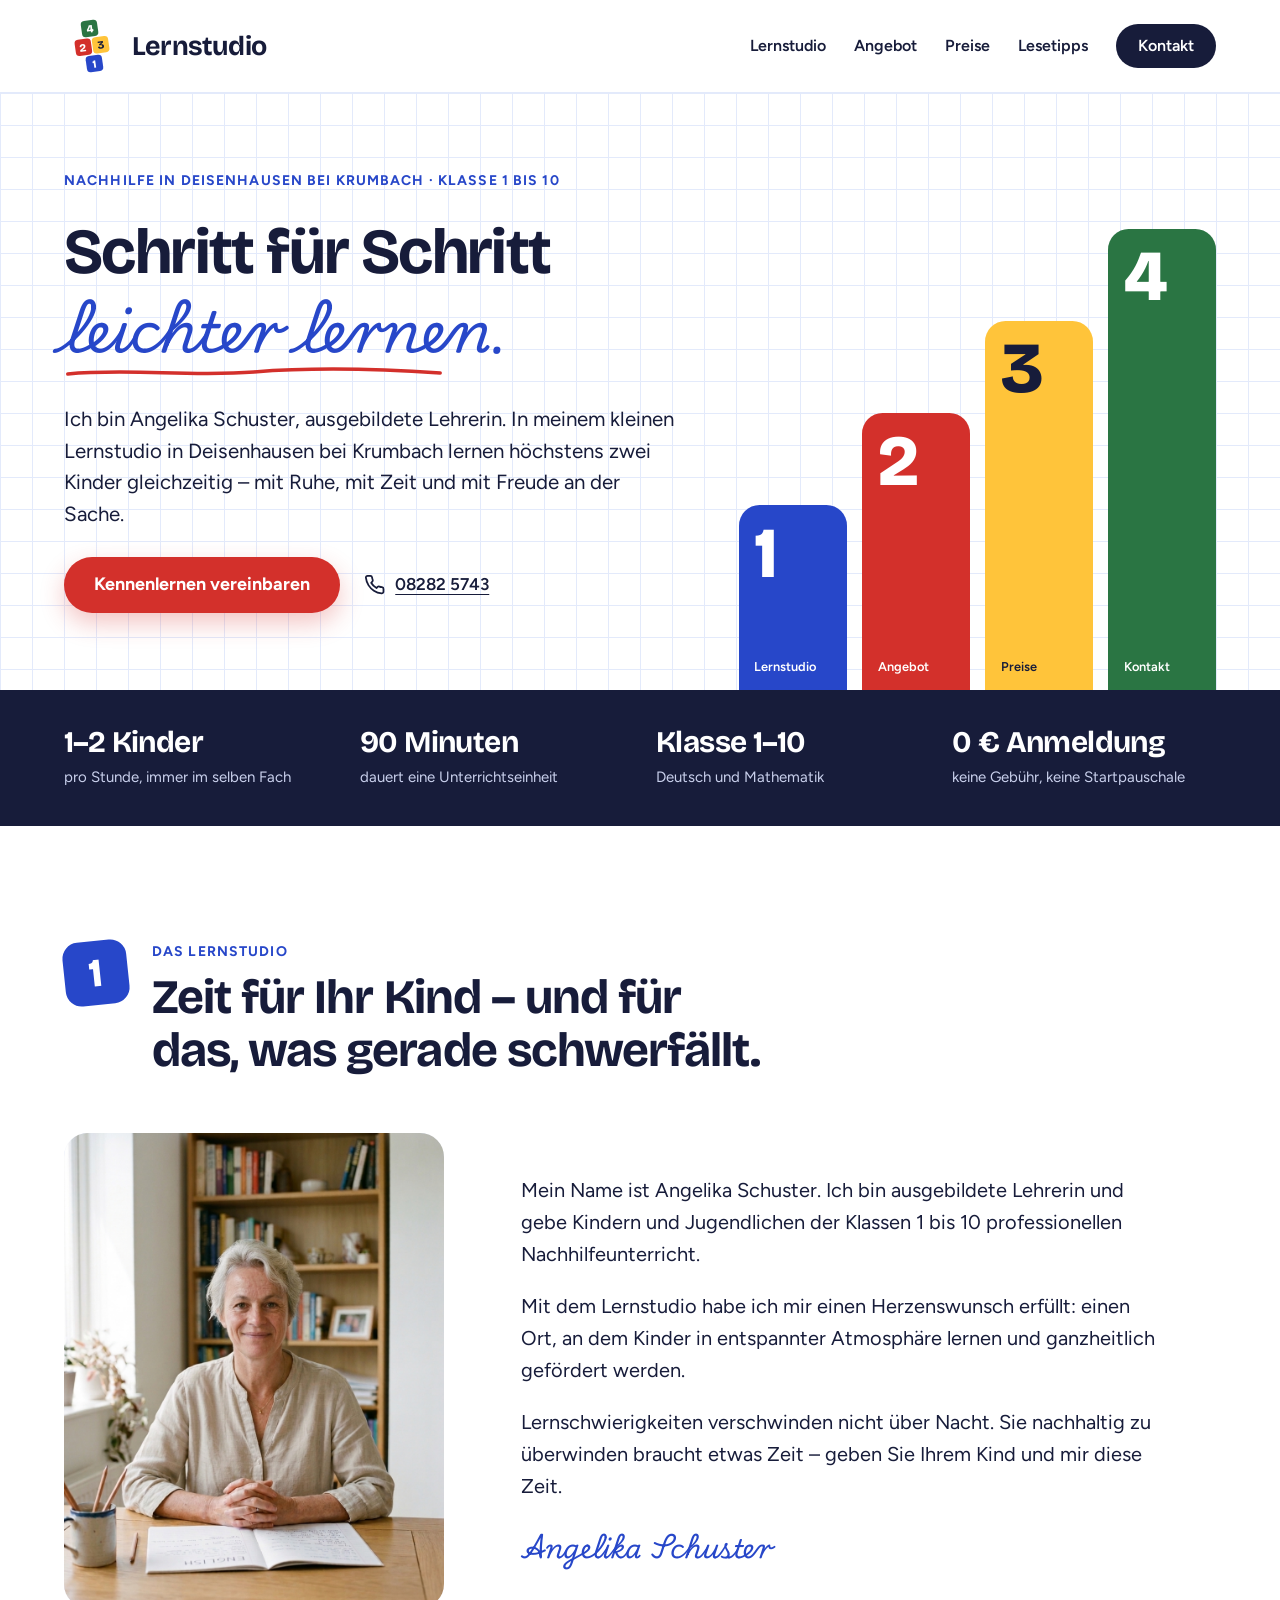
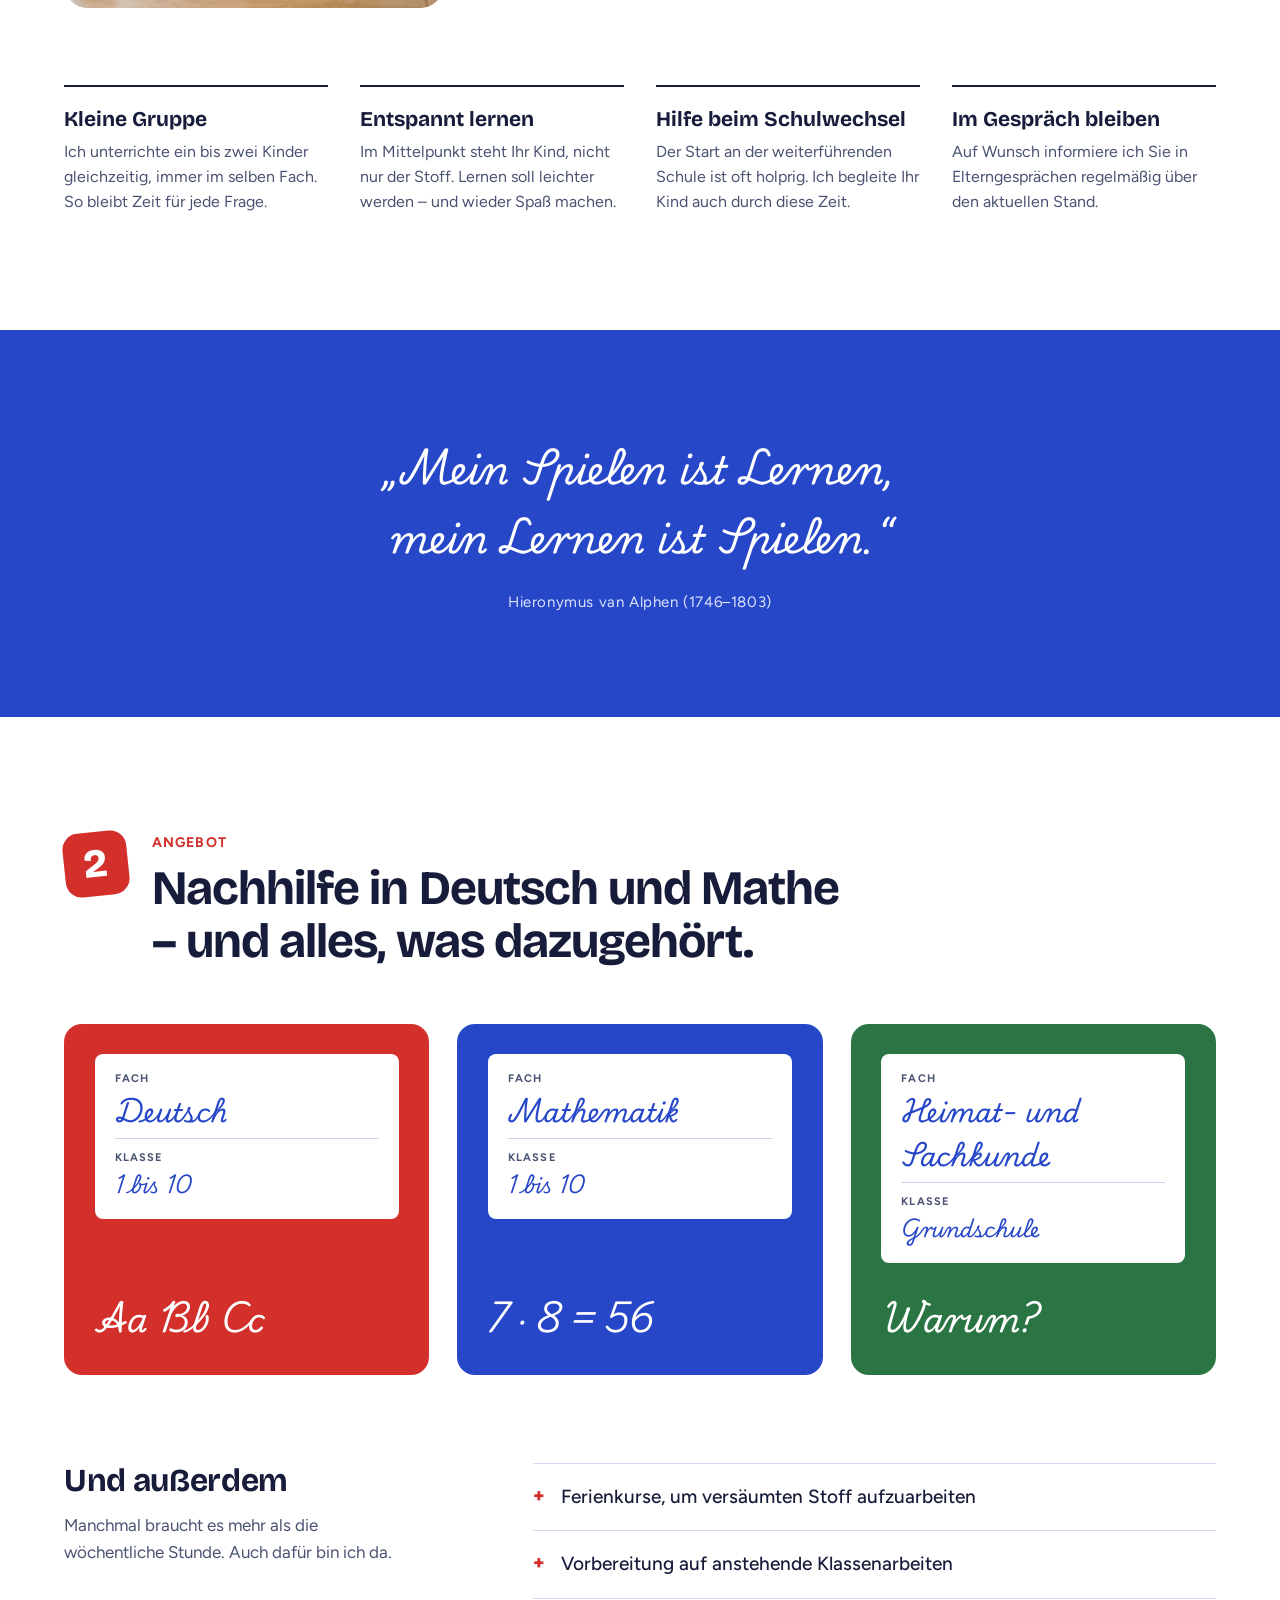
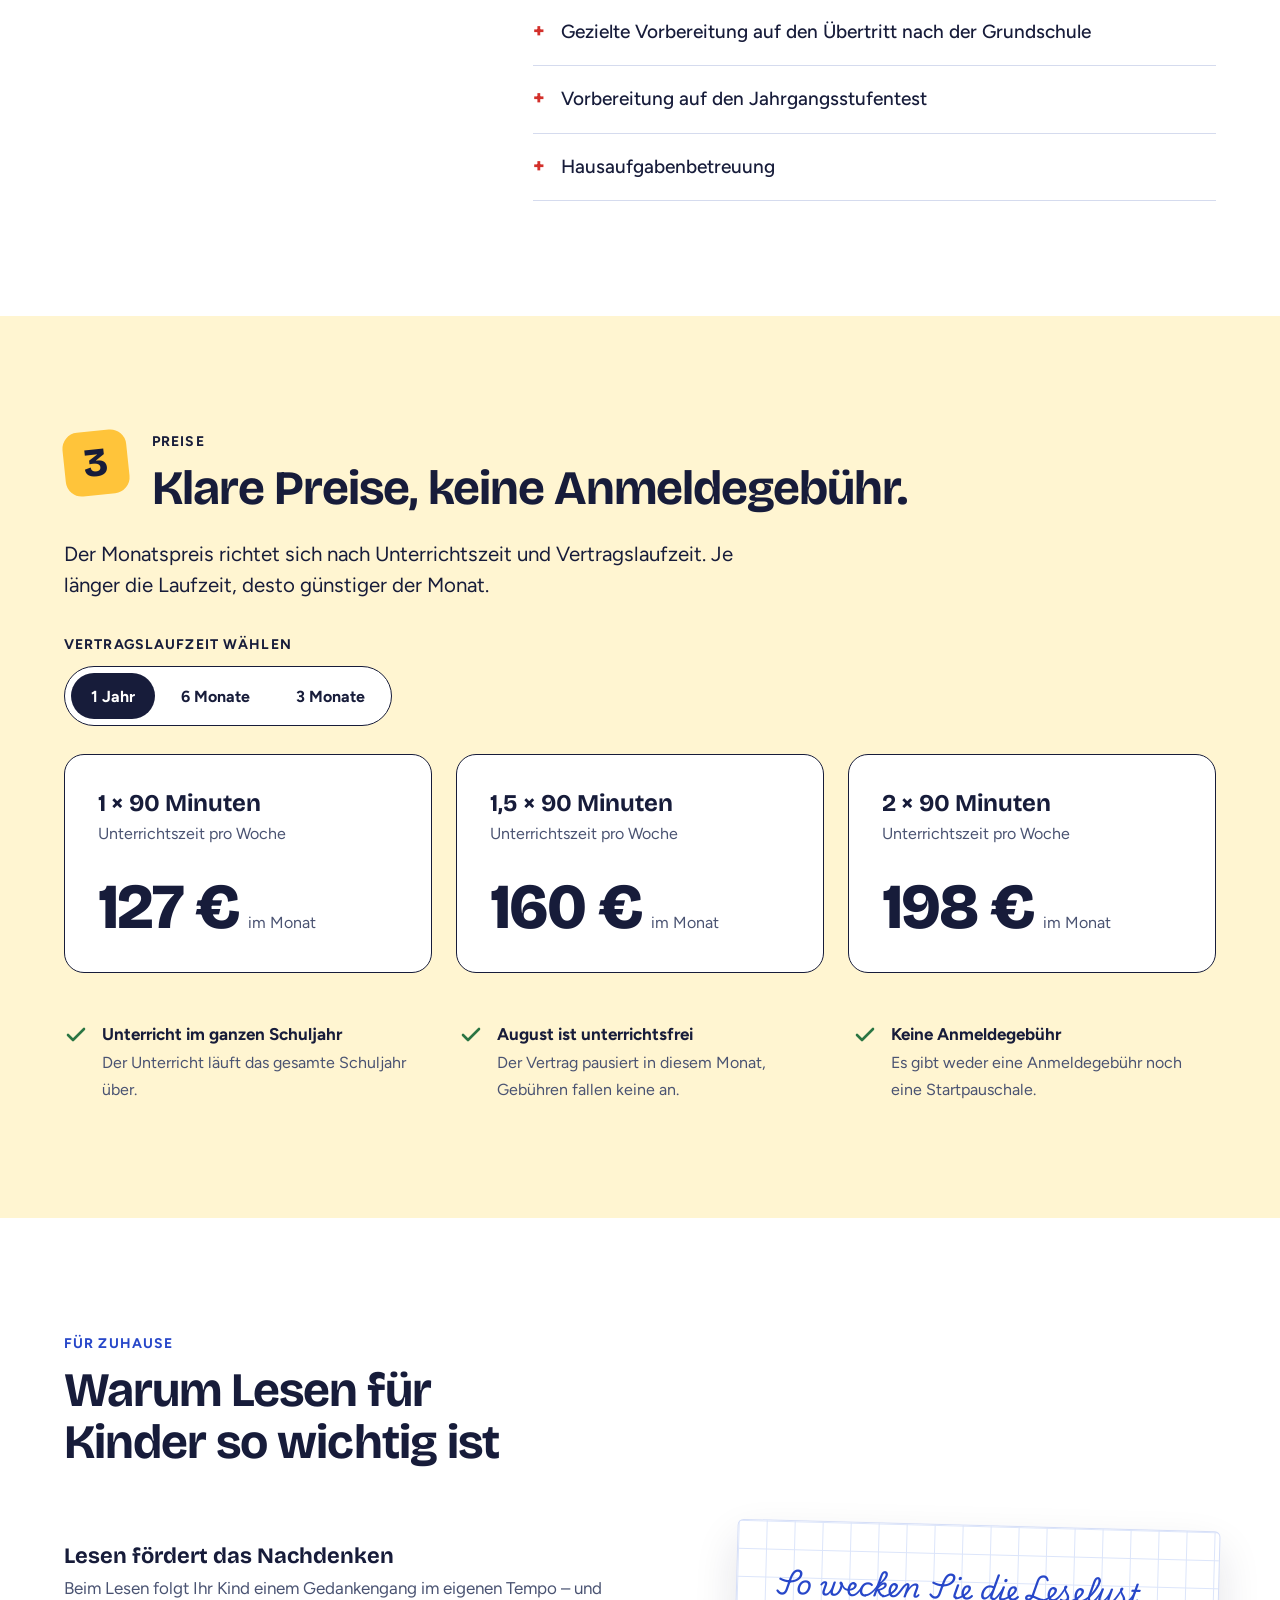
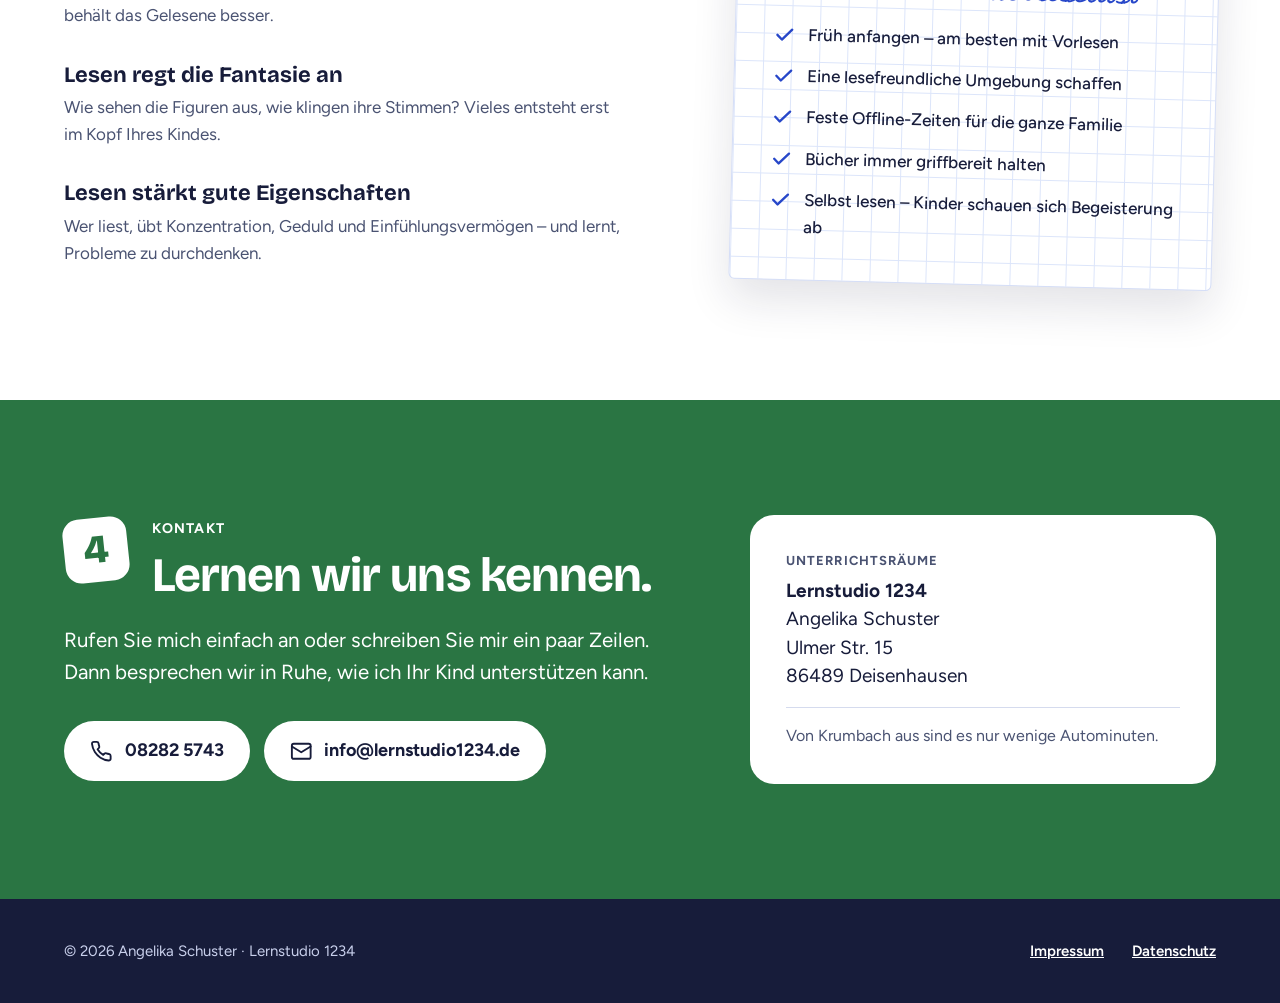
==== commit d4abb167: "Krumbach als Bezugsort in Titel, Überschrift und Texte aufgenommen Eltern suchen eher nach der nächs" ====
--- a/index.html
+++ b/index.html
@@ -3,13 +3,16 @@
 <head>
 <meta charset="utf-8">
 <meta name="viewport" content="width=device-width, initial-scale=1">
-<title>Lernstudio 1234 – Nachhilfe in Deisenhausen</title>
-<meta name="description" content="Nachhilfe für die Klassen 1 bis 10 in Deisenhausen: Deutsch, Mathematik sowie Heimat- und Sachkunde bei Lehrerin Angelika Schuster. Höchstens zwei Kinder pro Stunde.">
+<title>Nachhilfe in Deisenhausen bei Krumbach – Lernstudio 1234</title>
+<meta name="description" content="Nachhilfe in Deisenhausen bei Krumbach (Schwaben): Deutsch und Mathe für die Klassen 1 bis 10 bei Lehrerin Angelika Schuster. Höchstens zwei Kinder pro Stunde.">
+<!-- Nur für die Vorschau: Suchmaschinen sollen die Seite noch nicht aufnehmen. Beim Livegang entfernen. -->
+<meta name="robots" content="noindex">
 <link rel="canonical" href="https://lernstudio1234.de/">
 <meta property="og:type" content="website">
 <meta property="og:locale" content="de_DE">
-<meta property="og:title" content="Lernstudio 1234 – Nachhilfe in Deisenhausen">
-<meta property="og:description" content="Schritt für Schritt leichter lernen: Nachhilfe für die Klassen 1 bis 10 bei Lehrerin Angelika Schuster.">
+<meta property="og:site_name" content="Lernstudio 1234">
+<meta property="og:title" content="Nachhilfe in Deisenhausen bei Krumbach – Lernstudio 1234">
+<meta property="og:description" content="Schritt für Schritt leichter lernen: Nachhilfe in Deutsch und Mathe für die Klassen 1 bis 10 bei Lehrerin Angelika Schuster.">
 <meta property="og:url" content="https://lernstudio1234.de/">
 <meta name="theme-color" content="#FFFFFF">
 <link rel="icon" href="assets/img/favicon.png" sizes="48x48" type="image/png">
@@ -24,7 +27,8 @@
   "@context": "https://schema.org",
   "@type": "LocalBusiness",
   "name": "Lernstudio 1234",
-  "description": "Nachhilfe für die Klassen 1 bis 10 in Deutsch, Mathematik sowie Heimat- und Sachkunde.",
+  "description": "Nachhilfe in Deisenhausen bei Krumbach für die Klassen 1 bis 10 in Deutsch, Mathematik sowie Heimat- und Sachkunde.",
+  "areaServed": ["Deisenhausen", "Krumbach (Schwaben)", "Landkreis Günzburg"],
   "url": "https://lernstudio1234.de/",
   "telephone": "+49 8282 5743",
   "email": "info@lernstudio1234.de",
@@ -74,15 +78,15 @@
 <section class="hero" aria-labelledby="hero-titel">
   <div class="wrap hero__inner">
     <div class="hero__text">
-      <p class="eyebrow">Nachhilfe in Deisenhausen · Klasse 1 bis 10</p>
       <h1 id="hero-titel" class="hero__title">
+        <span class="eyebrow hero__eyebrow">Nachhilfe in Deisenhausen bei Krumbach · Klasse&nbsp;1&nbsp;bis&nbsp;10</span>
         <span class="hero__title-main">Schritt für Schritt</span>
         <span class="hero__title-script">leichter lernen.</span>
         <svg class="hero__squiggle" viewBox="0 0 300 12" preserveAspectRatio="none" aria-hidden="true" focusable="false">
           <path d="M3 8C50 2 100 11 150 6s100-3 147 1" fill="none" stroke="#D3302B" stroke-width="3.5" stroke-linecap="round" vector-effect="non-scaling-stroke"/>
         </svg>
       </h1>
-      <p class="lead">Ich bin Angelika Schuster, ausgebildete Lehrerin. In meinem kleinen Lernstudio lernen höchstens zwei Kinder gleichzeitig – mit Ruhe, mit Zeit und mit Freude an der Sache.</p>
+      <p class="lead">Ich bin Angelika Schuster, ausgebildete Lehrerin. In meinem kleinen Lernstudio in Deisenhausen bei Krumbach lernen höchstens zwei Kinder gleichzeitig – mit Ruhe, mit Zeit und mit Freude an der Sache.</p>
       <div class="hero__actions">
         <a class="btn btn--primary" href="#kontakt">Kennenlernen vereinbaren</a>
         <a class="phone-link" href="tel:+4982825743">
@@ -164,7 +168,7 @@
       <span class="num num--red" aria-hidden="true">2</span>
       <div>
         <p class="eyebrow eyebrow--red">Angebot</p>
-        <h2 id="angebot-titel">Deutsch, Mathe und alles, was dazugehört.</h2>
+        <h2 id="angebot-titel">Nachhilfe in Deutsch und Mathe – und alles, was dazugehört.</h2>
       </div>
     </header>
     <div class="subjects">
@@ -394,6 +398,7 @@
     <address class="contact__card">
       <p class="label">Unterrichtsräume</p>
       <p><strong>Lernstudio 1234</strong><br>Angelika Schuster<br>Ulmer Str.&nbsp;15<br>86489 Deisenhausen</p>
+      <p class="contact__hint">Von Krumbach aus sind es nur wenige Autominuten.</p>
     </address>
   </div>
 </section>
--- a/assets/css/style.css
+++ b/assets/css/style.css
@@ -400,6 +400,12 @@
   color: var(--blue);
 }
 
+.hero__eyebrow {
+  margin-bottom: 26px;
+  line-height: 1.6;
+  text-wrap: balance;
+}
+
 .hero__squiggle {
   width: min(100%, 380px);
   height: 12px;
@@ -503,9 +509,10 @@
   margin-bottom: 4px;
   font-family: var(--font-display);
   font-weight: 700;
-  font-size: 1.875rem;
+  font-size: clamp(1.5rem, 2.5vw, 1.875rem);
   line-height: 1.1;
   letter-spacing: -0.02em;
+  white-space: nowrap;
 }
 
 .facts span {
@@ -1048,6 +1055,14 @@
   color: var(--ink-soft);
 }
 
+.contact__hint {
+  margin-top: 16px;
+  padding-top: 16px;
+  border-top: 1px solid var(--line);
+  font-size: 1rem;
+  color: var(--ink-soft);
+}
+
 /* ---------- Fuß ---------- */
 
 .site-footer {
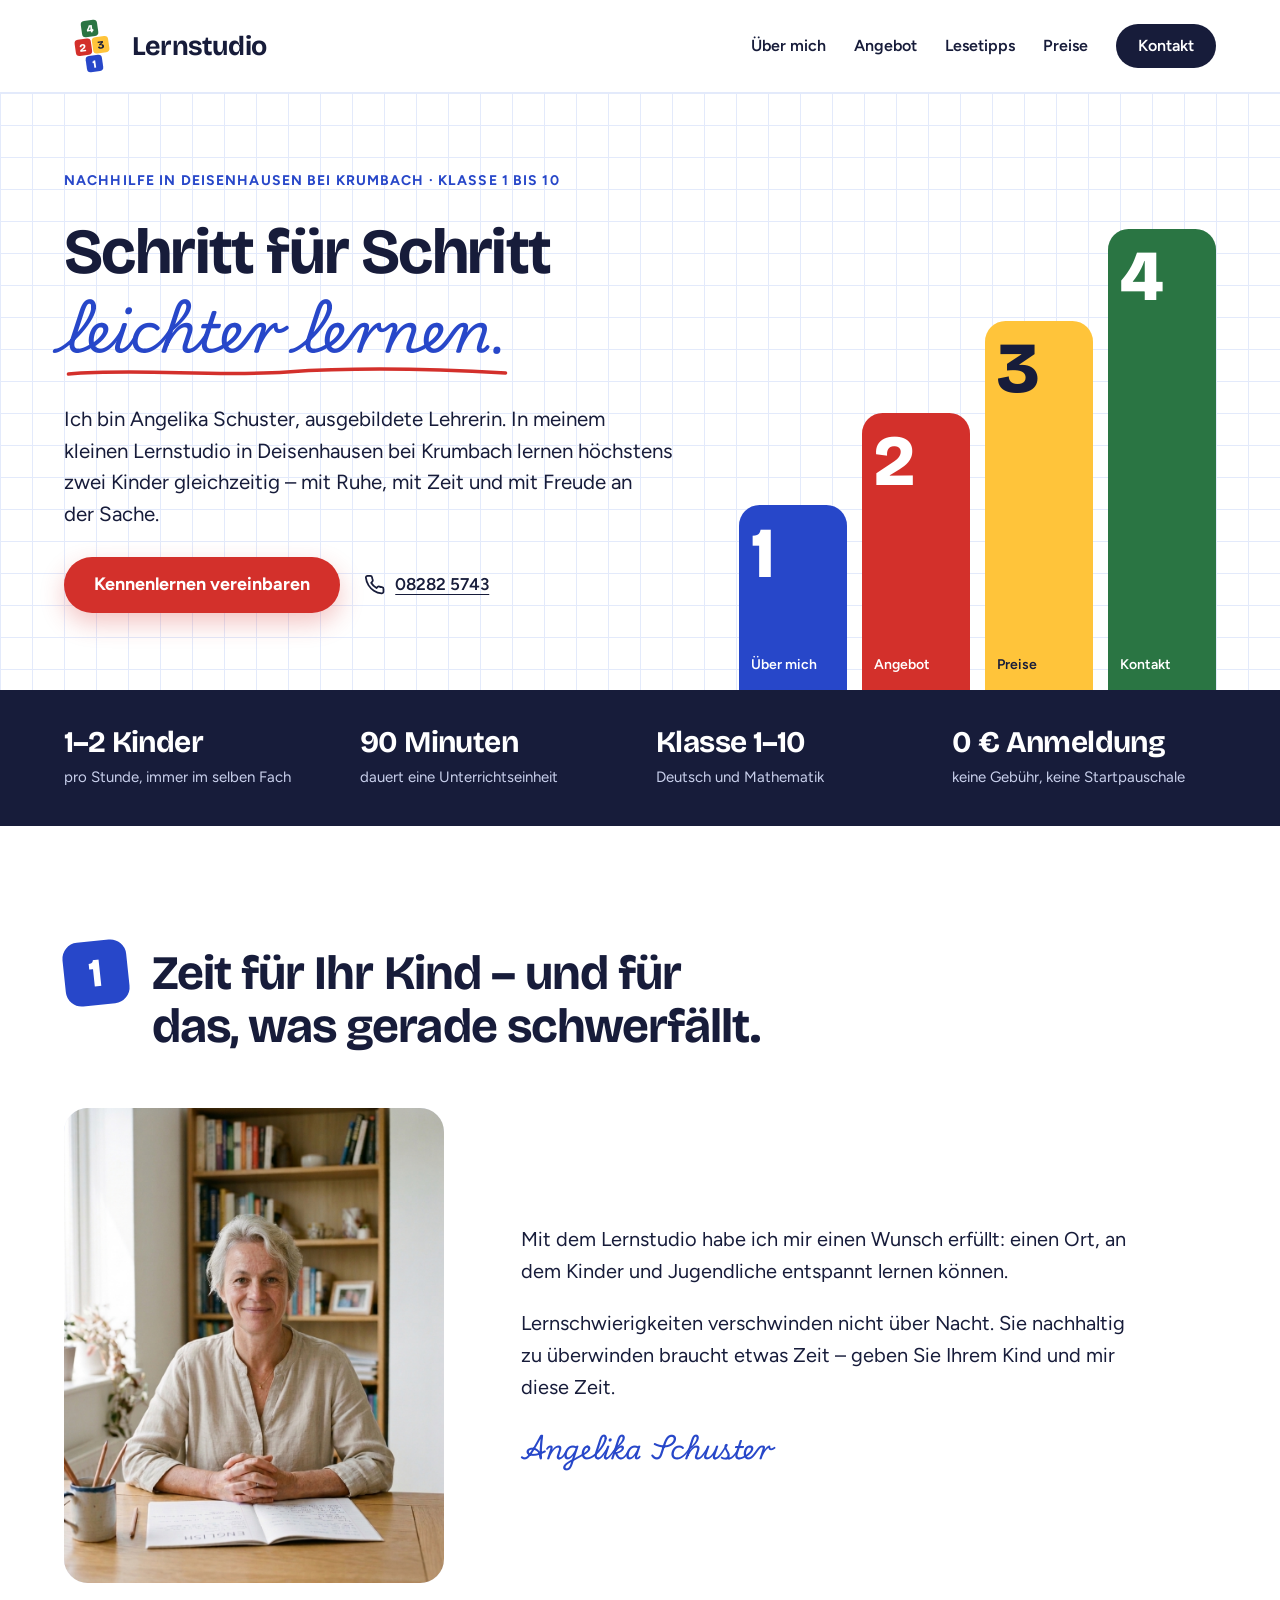
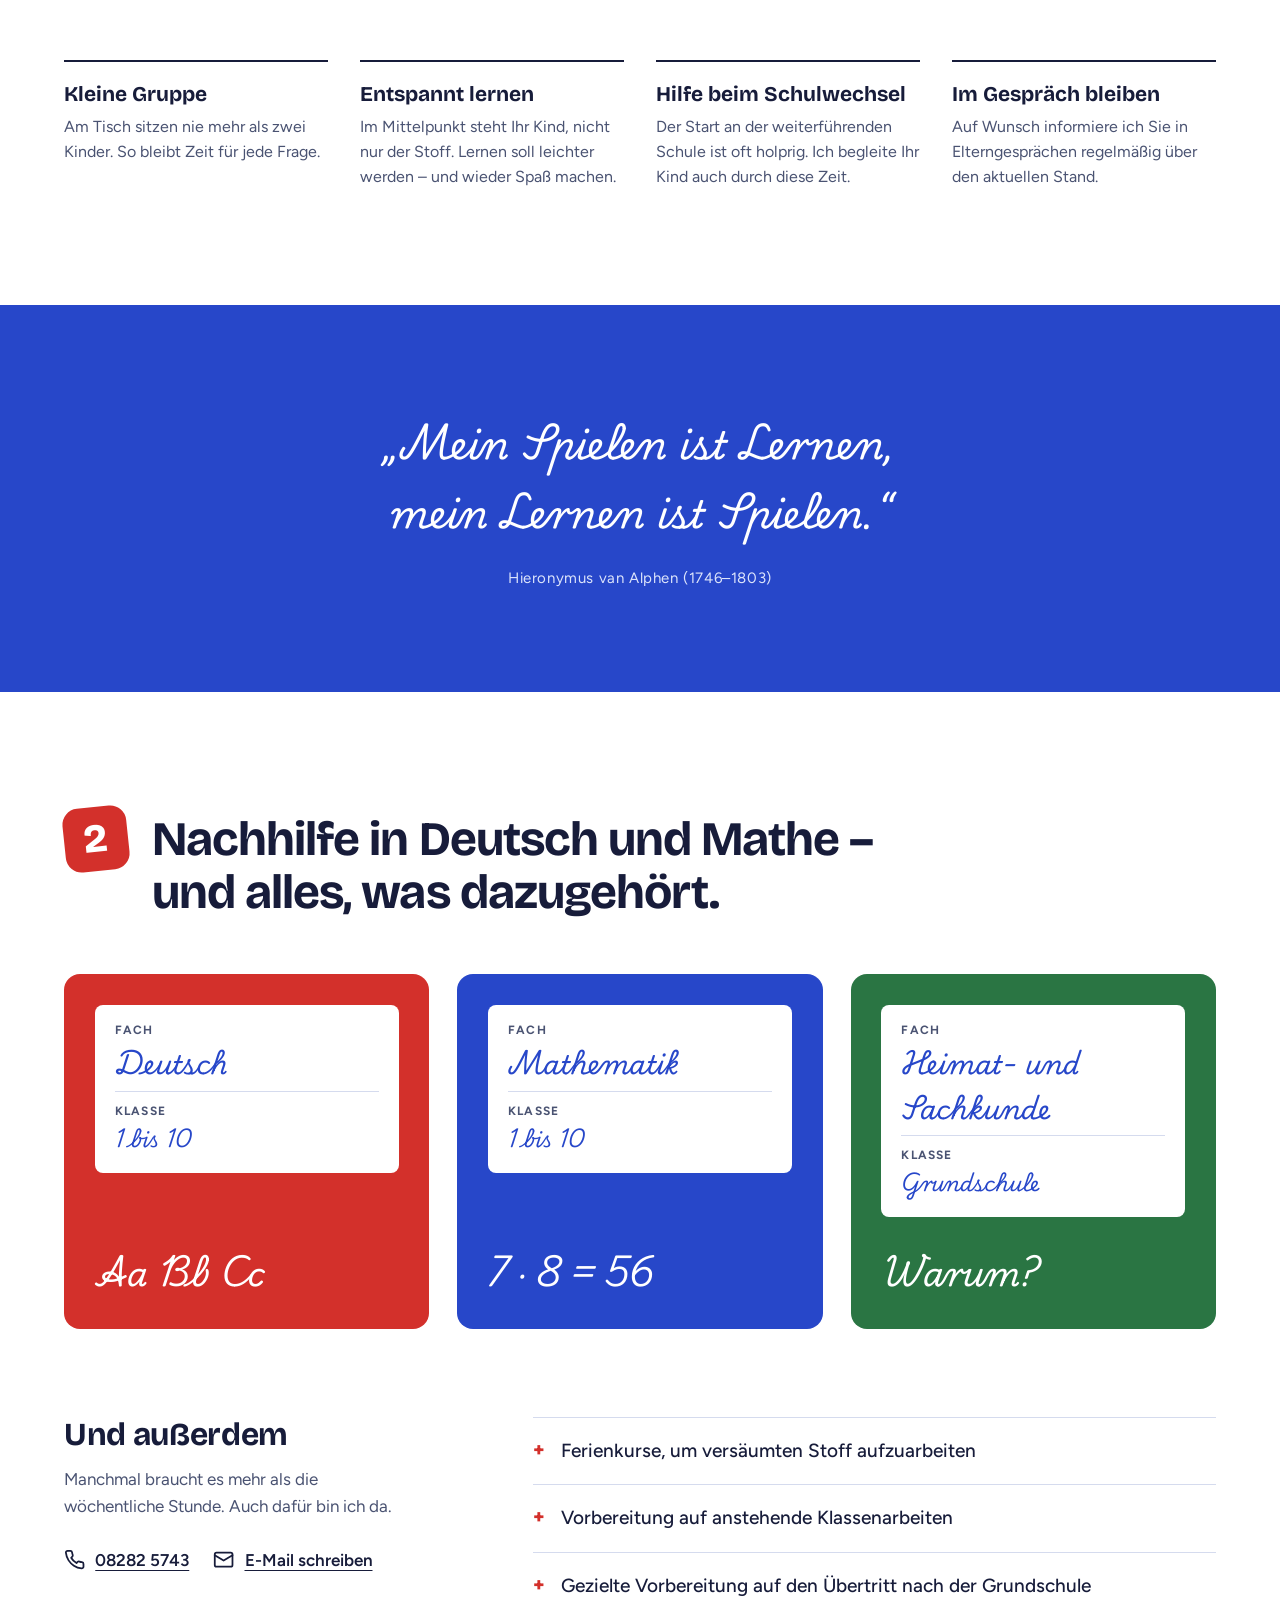
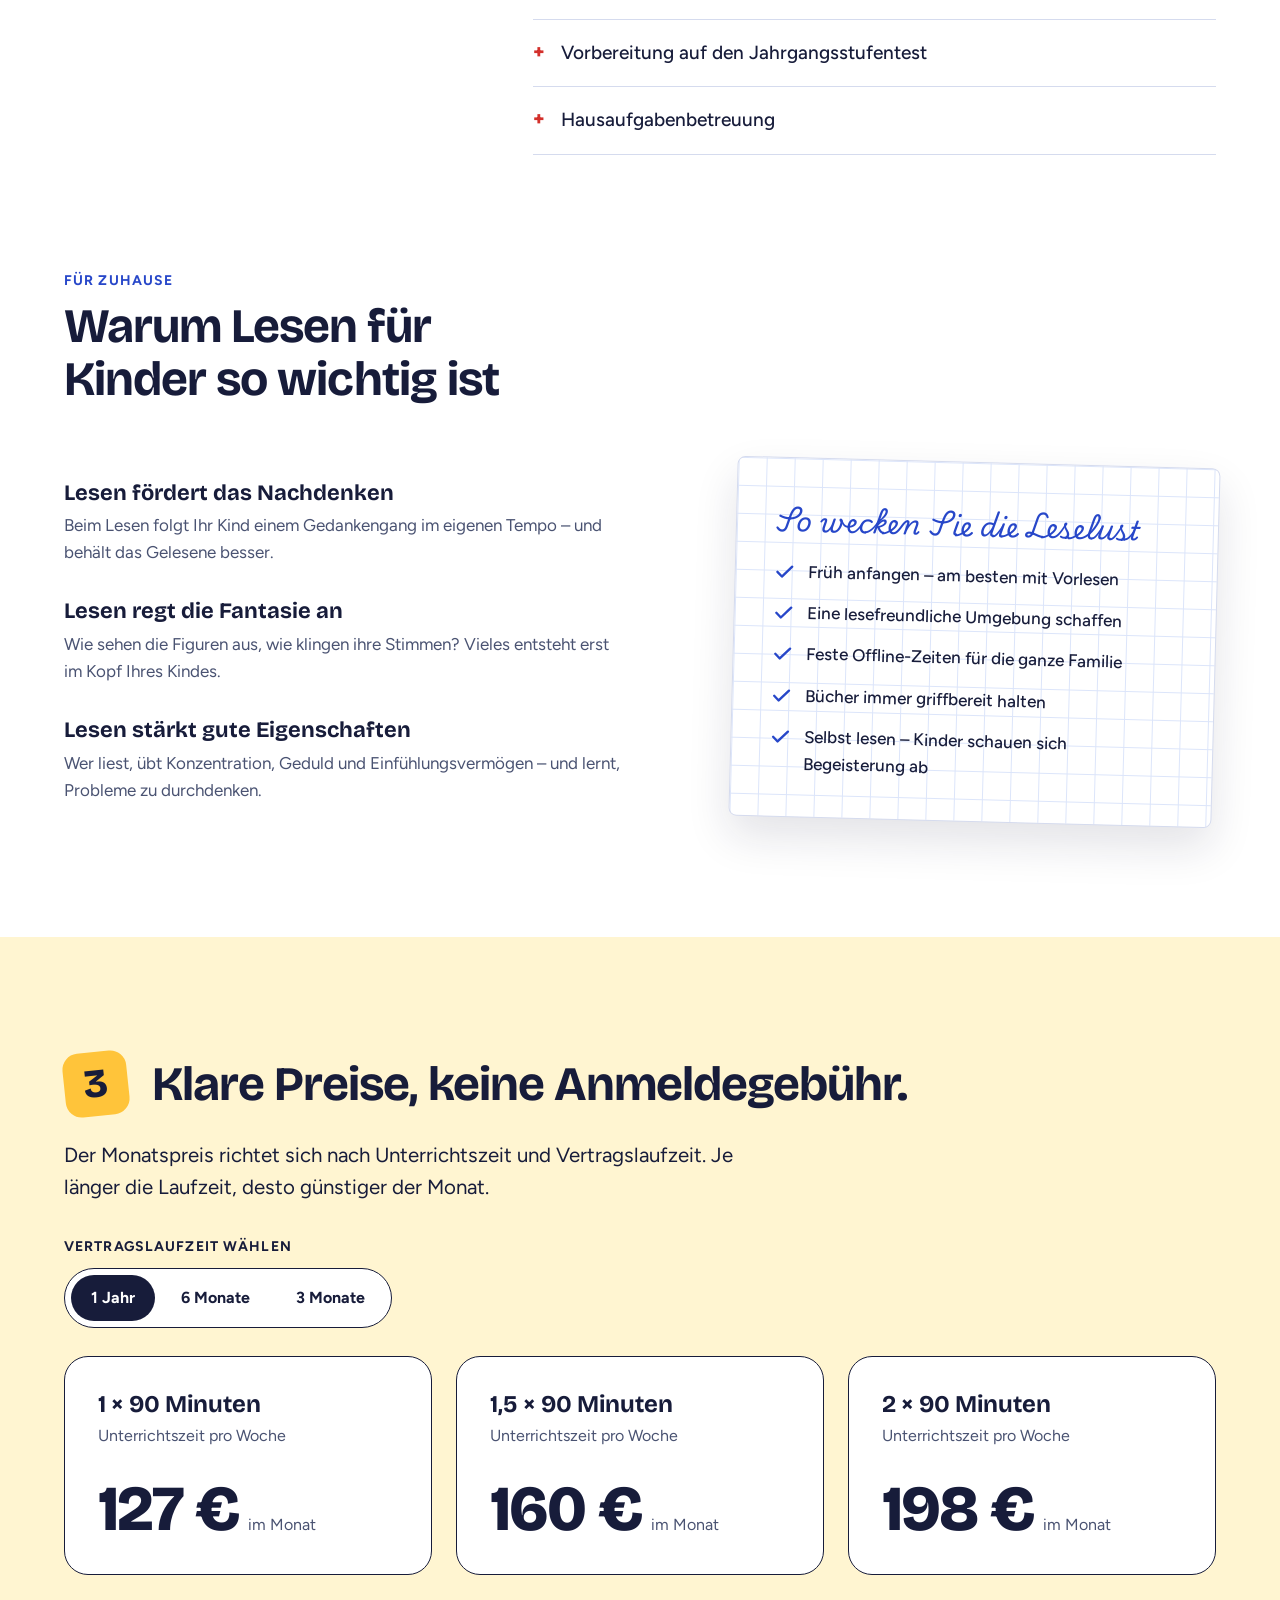
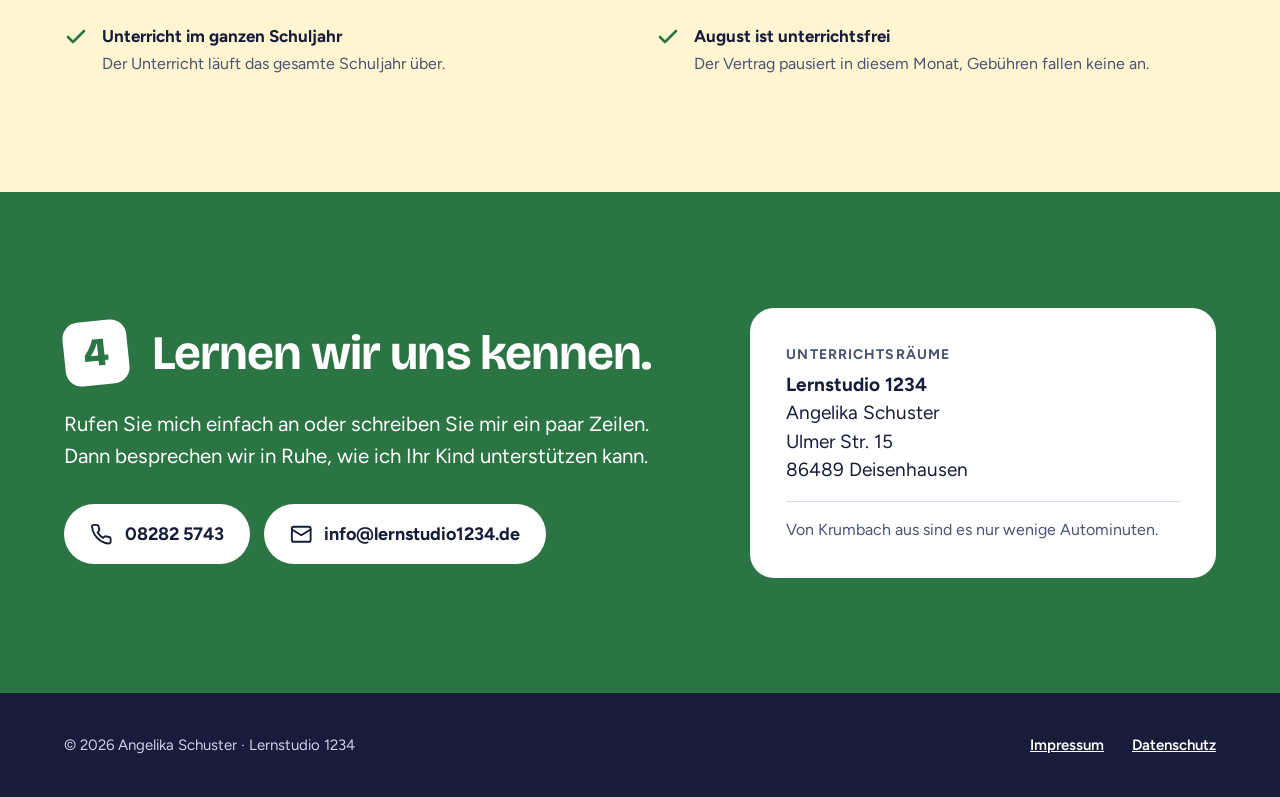
==== commit 3f40f971: "Befunde aus Audit und Critique umgesetzt Handy: Kopf in zwei kompakten Zeilen (120 statt 188 px), An" ====
--- a/index.html
+++ b/index.html
@@ -14,12 +14,18 @@
 <meta property="og:title" content="Nachhilfe in Deisenhausen bei Krumbach – Lernstudio 1234">
 <meta property="og:description" content="Schritt für Schritt leichter lernen: Nachhilfe in Deutsch und Mathe für die Klassen 1 bis 10 bei Lehrerin Angelika Schuster.">
 <meta property="og:url" content="https://lernstudio1234.de/">
+<meta property="og:image" content="https://lernstudio1234.de/assets/img/og-image.png">
+<meta property="og:image:width" content="1200">
+<meta property="og:image:height" content="630">
+<meta property="og:image:alt" content="Lernstudio 1234: Schritt für Schritt leichter lernen. Nachhilfe in Deisenhausen bei Krumbach.">
+<meta name="twitter:card" content="summary_large_image">
 <meta name="theme-color" content="#FFFFFF">
 <link rel="icon" href="assets/img/favicon.png" sizes="48x48" type="image/png">
 <link rel="icon" href="assets/img/favicon.svg" type="image/svg+xml">
 <link rel="apple-touch-icon" href="assets/img/apple-touch-icon.png">
 <link rel="preload" href="assets/fonts/figtree.woff2" as="font" type="font/woff2" crossorigin>
 <link rel="preload" href="assets/fonts/bricolage-grotesque.woff2" as="font" type="font/woff2" crossorigin>
+<link rel="preload" href="assets/fonts/playwrite-de-la.woff2" as="font" type="font/woff2" crossorigin>
 <link rel="stylesheet" href="assets/css/style.css">
 <script src="assets/js/main.js" defer></script>
 <script type="application/ld+json">
@@ -64,10 +70,10 @@
       <span class="brand__name">Lernstudio</span>
     </a>
     <nav class="nav" aria-label="Hauptnavigation">
-      <a href="#lernstudio">Lernstudio</a>
+      <a href="#lernstudio">Über mich</a>
       <a href="#angebot">Angebot</a>
+      <a href="#lesen">Lesetipps</a>
       <a href="#preise">Preise</a>
-      <a href="#lesen">Lesetipps</a>
       <a class="nav__cta" href="#kontakt">Kontakt</a>
     </nav>
   </div>
@@ -81,22 +87,30 @@
       <h1 id="hero-titel" class="hero__title">
         <span class="eyebrow hero__eyebrow">Nachhilfe in Deisenhausen bei Krumbach · Klasse&nbsp;1&nbsp;bis&nbsp;10</span>
         <span class="hero__title-main">Schritt für Schritt</span>
-        <span class="hero__title-script">leichter lernen.</span>
-        <svg class="hero__squiggle" viewBox="0 0 300 12" preserveAspectRatio="none" aria-hidden="true" focusable="false">
+        <span class="hero__title-script">leichter lernen.<svg class="hero__squiggle" viewBox="0 0 300 12" preserveAspectRatio="none" aria-hidden="true" focusable="false">
           <path d="M3 8C50 2 100 11 150 6s100-3 147 1" fill="none" stroke="#D3302B" stroke-width="3.5" stroke-linecap="round" vector-effect="non-scaling-stroke"/>
-        </svg>
+        </svg></span>
       </h1>
       <p class="lead">Ich bin Angelika Schuster, ausgebildete Lehrerin. In meinem kleinen Lernstudio in Deisenhausen bei Krumbach lernen höchstens zwei Kinder gleichzeitig – mit Ruhe, mit Zeit und mit Freude an der Sache.</p>
       <div class="hero__actions">
-        <a class="btn btn--primary" href="#kontakt">Kennenlernen vereinbaren</a>
-        <a class="phone-link" href="tel:+4982825743">
+        <!-- Breite Fenster: Sprung zum Kontakt und Telefonnummer. Schmale Fenster: Anruf als Hauptknopf und E-Mail. -->
+        <a class="btn btn--primary hero__wide" href="#kontakt">Kennenlernen vereinbaren</a>
+        <a class="contact-link hero__wide" href="tel:+4982825743">
           <svg class="icon" viewBox="0 0 24 24" fill="none" stroke="currentColor" stroke-width="2" stroke-linecap="round" stroke-linejoin="round" aria-hidden="true" focusable="false"><path d="M22 16.92v3a2 2 0 0 1-2.18 2 19.79 19.79 0 0 1-8.63-3.07 19.5 19.5 0 0 1-6-6 19.79 19.79 0 0 1-3.07-8.67A2 2 0 0 1 4.11 2h3a2 2 0 0 1 2 1.72 12.84 12.84 0 0 0 .7 2.81 2 2 0 0 1-.45 2.11L8.09 9.91a16 16 0 0 0 6 6l1.27-1.27a2 2 0 0 1 2.11-.45 12.84 12.84 0 0 0 2.81.7A2 2 0 0 1 22 16.92z"/></svg>
           08282&nbsp;5743
         </a>
+        <a class="btn btn--primary hero__narrow" href="tel:+4982825743">
+          <svg class="icon" viewBox="0 0 24 24" fill="none" stroke="currentColor" stroke-width="2" stroke-linecap="round" stroke-linejoin="round" aria-hidden="true" focusable="false"><path d="M22 16.92v3a2 2 0 0 1-2.18 2 19.79 19.79 0 0 1-8.63-3.07 19.5 19.5 0 0 1-6-6 19.79 19.79 0 0 1-3.07-8.67A2 2 0 0 1 4.11 2h3a2 2 0 0 1 2 1.72 12.84 12.84 0 0 0 .7 2.81 2 2 0 0 1-.45 2.11L8.09 9.91a16 16 0 0 0 6 6l1.27-1.27a2 2 0 0 1 2.11-.45 12.84 12.84 0 0 0 2.81.7A2 2 0 0 1 22 16.92z"/></svg>
+          Anrufen: 08282&nbsp;5743
+        </a>
+        <a class="contact-link hero__narrow" href="mailto:info@lernstudio1234.de">
+          <svg class="icon" viewBox="0 0 24 24" fill="none" stroke="currentColor" stroke-width="2" stroke-linecap="round" stroke-linejoin="round" aria-hidden="true" focusable="false"><rect x="2" y="4" width="20" height="16" rx="2"/><path d="m22 7-10 6L2 7"/></svg>
+          E-Mail schreiben
+        </a>
       </div>
     </div>
     <nav class="steps" aria-label="Die vier Bereiche dieser Seite">
-      <a class="step step--1" href="#lernstudio"><span class="step__num">1</span><span class="step__label">Lernstudio</span></a>
+      <a class="step step--1" href="#lernstudio"><span class="step__num">1</span><span class="step__label">Über mich</span></a>
       <a class="step step--2" href="#angebot"><span class="step__num">2</span><span class="step__label">Angebot</span></a>
       <a class="step step--3" href="#preise"><span class="step__num">3</span><span class="step__label">Preise</span></a>
       <a class="step step--4" href="#kontakt"><span class="step__num">4</span><span class="step__label">Kontakt</span></a>
@@ -117,10 +131,7 @@
   <div class="wrap">
     <header class="section-head">
       <span class="num num--blue" aria-hidden="true">1</span>
-      <div>
-        <p class="eyebrow">Das Lernstudio</p>
-        <h2 id="lernstudio-titel">Zeit für Ihr Kind – und für das, was gerade schwerfällt.</h2>
-      </div>
+      <h2 id="lernstudio-titel">Zeit für Ihr Kind&nbsp;– und für das, was gerade schwerfällt.</h2>
     </header>
     <div class="about">
       <figure class="portrait" data-portrait>
@@ -128,8 +139,7 @@
         <p class="portrait__fallback">Liebe Eltern,<br>schön, dass Sie hier sind!</p>
       </figure>
       <div class="about__text">
-        <p>Mein Name ist Angelika Schuster. Ich bin ausgebildete Lehrerin und gebe Kindern und Jugendlichen der Klassen 1 bis 10 professionellen Nachhilfeunterricht.</p>
-        <p>Mit dem Lernstudio habe ich mir einen Herzenswunsch erfüllt: einen Ort, an dem Kinder in entspannter Atmosphäre lernen und ganzheitlich gefördert werden.</p>
+        <p>Mit dem Lernstudio habe ich mir einen Wunsch erfüllt: einen Ort, an dem Kinder und Jugendliche entspannt lernen können.</p>
         <p>Lernschwierigkeiten verschwinden nicht über Nacht. Sie nachhaltig zu überwinden braucht etwas Zeit – geben Sie Ihrem Kind und mir diese Zeit.</p>
         <p class="signature">Angelika Schuster</p>
       </div>
@@ -137,7 +147,7 @@
     <ul class="principles">
       <li>
         <h3>Kleine Gruppe</h3>
-        <p>Ich unterrichte ein bis zwei Kinder gleichzeitig, immer im selben Fach. So bleibt Zeit für jede Frage.</p>
+        <p>Am Tisch sitzen nie mehr als zwei Kinder. So bleibt Zeit für jede Frage.</p>
       </li>
       <li>
         <h3>Entspannt lernen</h3>
@@ -166,10 +176,7 @@
   <div class="wrap">
     <header class="section-head">
       <span class="num num--red" aria-hidden="true">2</span>
-      <div>
-        <p class="eyebrow eyebrow--red">Angebot</p>
-        <h2 id="angebot-titel">Nachhilfe in Deutsch und Mathe – und alles, was dazugehört.</h2>
-      </div>
+      <h2 id="angebot-titel">Nachhilfe in Deutsch und Mathe&nbsp;– und alles, was dazugehört.</h2>
     </header>
     <div class="subjects">
       <article class="heft heft--red">
@@ -216,6 +223,16 @@
       <div class="extras__intro">
         <h3>Und außerdem</h3>
         <p>Manchmal braucht es mehr als die wöchentliche Stunde. Auch dafür bin ich da.</p>
+        <p class="extras__contact">
+          <a class="contact-link" href="tel:+4982825743">
+            <svg class="icon" viewBox="0 0 24 24" fill="none" stroke="currentColor" stroke-width="2" stroke-linecap="round" stroke-linejoin="round" aria-hidden="true" focusable="false"><path d="M22 16.92v3a2 2 0 0 1-2.18 2 19.79 19.79 0 0 1-8.63-3.07 19.5 19.5 0 0 1-6-6 19.79 19.79 0 0 1-3.07-8.67A2 2 0 0 1 4.11 2h3a2 2 0 0 1 2 1.72 12.84 12.84 0 0 0 .7 2.81 2 2 0 0 1-.45 2.11L8.09 9.91a16 16 0 0 0 6 6l1.27-1.27a2 2 0 0 1 2.11-.45 12.84 12.84 0 0 0 2.81.7A2 2 0 0 1 22 16.92z"/></svg>
+            08282&nbsp;5743
+          </a>
+          <a class="contact-link" href="mailto:info@lernstudio1234.de">
+            <svg class="icon" viewBox="0 0 24 24" fill="none" stroke="currentColor" stroke-width="2" stroke-linecap="round" stroke-linejoin="round" aria-hidden="true" focusable="false"><rect x="2" y="4" width="20" height="16" rx="2"/><path d="m22 7-10 6L2 7"/></svg>
+            E-Mail schreiben
+          </a>
+        </p>
       </div>
       <ul class="extras__list">
         <li>Ferienkurse, um versäumten Stoff aufzuarbeiten</li>
@@ -228,100 +245,7 @@
   </div>
 </section>
 
-<section id="preise" class="section section--yellow" aria-labelledby="preise-titel">
-  <div class="wrap">
-    <header class="section-head section-head--tight">
-      <span class="num num--yellow" aria-hidden="true">3</span>
-      <div>
-        <p class="eyebrow eyebrow--ink">Preise</p>
-        <h2 id="preise-titel">Klare Preise, keine Anmeldegebühr.</h2>
-      </div>
-    </header>
-    <p class="lead">Der Monatspreis richtet sich nach Unterrichtszeit und Vertragslaufzeit. Je länger die Laufzeit, desto günstiger der Monat.</p>
-
-    <div class="pricing" data-pricing>
-      <div class="term-switch-wrap" data-term-switch hidden>
-        <p class="label" id="laufzeit-label">Vertragslaufzeit wählen</p>
-        <div class="term-switch" role="group" aria-labelledby="laufzeit-label">
-          <button type="button" data-term-button="y1" aria-pressed="true">1 Jahr</button>
-          <button type="button" data-term-button="m6" aria-pressed="false">6 Monate</button>
-          <button type="button" data-term-button="m3" aria-pressed="false">3 Monate</button>
-        </div>
-      </div>
-
-      <div class="terms" aria-live="polite">
-        <section class="term is-active" data-term="y1" aria-labelledby="laufzeit-y1">
-          <h3 class="term__title" id="laufzeit-y1">Vertragslaufzeit 1 Jahr</h3>
-          <ul class="plans">
-            <li class="plan">
-              <div><h4 class="plan__unit">1 × 90 Minuten</h4><p class="plan__sub">Unterrichtszeit pro Woche</p></div>
-              <p class="plan__price"><strong>127&nbsp;€</strong> <span>im Monat</span></p>
-            </li>
-            <li class="plan">
-              <div><h4 class="plan__unit">1,5 × 90 Minuten</h4><p class="plan__sub">Unterrichtszeit pro Woche</p></div>
-              <p class="plan__price"><strong>160&nbsp;€</strong> <span>im Monat</span></p>
-            </li>
-            <li class="plan">
-              <div><h4 class="plan__unit">2 × 90 Minuten</h4><p class="plan__sub">Unterrichtszeit pro Woche</p></div>
-              <p class="plan__price"><strong>198&nbsp;€</strong> <span>im Monat</span></p>
-            </li>
-          </ul>
-        </section>
-        <section class="term" data-term="m6" aria-labelledby="laufzeit-m6">
-          <h3 class="term__title" id="laufzeit-m6">Vertragslaufzeit 6 Monate</h3>
-          <ul class="plans">
-            <li class="plan">
-              <div><h4 class="plan__unit">1 × 90 Minuten</h4><p class="plan__sub">Unterrichtszeit pro Woche</p></div>
-              <p class="plan__price"><strong>136&nbsp;€</strong> <span>im Monat</span></p>
-            </li>
-            <li class="plan">
-              <div><h4 class="plan__unit">1,5 × 90 Minuten</h4><p class="plan__sub">Unterrichtszeit pro Woche</p></div>
-              <p class="plan__price"><strong>175&nbsp;€</strong> <span>im Monat</span></p>
-            </li>
-            <li class="plan">
-              <div><h4 class="plan__unit">2 × 90 Minuten</h4><p class="plan__sub">Unterrichtszeit pro Woche</p></div>
-              <p class="plan__price"><strong>216&nbsp;€</strong> <span>im Monat</span></p>
-            </li>
-          </ul>
-        </section>
-        <section class="term" data-term="m3" aria-labelledby="laufzeit-m3">
-          <h3 class="term__title" id="laufzeit-m3">Vertragslaufzeit 3 Monate</h3>
-          <ul class="plans">
-            <li class="plan">
-              <div><h4 class="plan__unit">1 × 90 Minuten</h4><p class="plan__sub">Unterrichtszeit pro Woche</p></div>
-              <p class="plan__price"><strong>149&nbsp;€</strong> <span>im Monat</span></p>
-            </li>
-            <li class="plan">
-              <div><h4 class="plan__unit">1,5 × 90 Minuten</h4><p class="plan__sub">Unterrichtszeit pro Woche</p></div>
-              <p class="plan__price"><strong>195&nbsp;€</strong> <span>im Monat</span></p>
-            </li>
-            <li class="plan">
-              <div><h4 class="plan__unit">2 × 90 Minuten</h4><p class="plan__sub">Unterrichtszeit pro Woche</p></div>
-              <p class="plan__price"><strong>240&nbsp;€</strong> <span>im Monat</span></p>
-            </li>
-          </ul>
-        </section>
-      </div>
-    </div>
-
-    <ul class="price-notes">
-      <li>
-        <svg class="check" viewBox="0 0 24 24" fill="none" stroke="currentColor" stroke-width="2.6" stroke-linecap="round" stroke-linejoin="round" aria-hidden="true" focusable="false"><path d="M20 6 9 17l-5-5"/></svg>
-        <div><strong>Unterricht im ganzen Schuljahr</strong><span>Der Unterricht läuft das gesamte Schuljahr über.</span></div>
-      </li>
-      <li>
-        <svg class="check" viewBox="0 0 24 24" fill="none" stroke="currentColor" stroke-width="2.6" stroke-linecap="round" stroke-linejoin="round" aria-hidden="true" focusable="false"><path d="M20 6 9 17l-5-5"/></svg>
-        <div><strong>August ist unterrichtsfrei</strong><span>Der Vertrag pausiert in diesem Monat, Gebühren fallen keine an.</span></div>
-      </li>
-      <li>
-        <svg class="check" viewBox="0 0 24 24" fill="none" stroke="currentColor" stroke-width="2.6" stroke-linecap="round" stroke-linejoin="round" aria-hidden="true" focusable="false"><path d="M20 6 9 17l-5-5"/></svg>
-        <div><strong>Keine Anmeldegebühr</strong><span>Es gibt weder eine Anmeldegebühr noch eine Startpauschale.</span></div>
-      </li>
-    </ul>
-  </div>
-</section>
-
-<section id="lesen" class="section" aria-labelledby="lesen-titel">
+<section id="lesen" class="section section--follows" aria-labelledby="lesen-titel">
   <div class="wrap">
     <header class="section-head section-head--plain">
       <div>
@@ -373,15 +297,98 @@
   </div>
 </section>
 
+<section id="preise" class="section section--yellow" aria-labelledby="preise-titel">
+  <div class="wrap">
+    <header class="section-head section-head--tight">
+      <span class="num num--yellow" aria-hidden="true">3</span>
+      <h2 id="preise-titel">Klare Preise, keine Anmeldegebühr.</h2>
+    </header>
+    <p class="lead">Der Monatspreis richtet sich nach Unterrichtszeit und Vertragslaufzeit. Je länger die Laufzeit, desto günstiger der Monat.</p>
+
+    <div class="pricing" data-pricing>
+      <div class="term-switch-wrap" data-term-switch hidden>
+        <p class="label" id="laufzeit-label">Vertragslaufzeit wählen</p>
+        <div class="term-switch" role="group" aria-labelledby="laufzeit-label">
+          <button type="button" data-term-button="y1" aria-pressed="true">1 Jahr</button>
+          <button type="button" data-term-button="m6" aria-pressed="false">6 Monate</button>
+          <button type="button" data-term-button="m3" aria-pressed="false">3 Monate</button>
+        </div>
+      </div>
+
+      <div class="terms">
+        <section class="term is-active" data-term="y1" aria-labelledby="laufzeit-y1">
+          <h3 class="term__title" id="laufzeit-y1">Vertragslaufzeit 1 Jahr</h3>
+          <ul class="plans">
+            <li class="plan">
+              <div><h4 class="plan__unit">1 × 90 Minuten</h4><p class="plan__sub">Unterrichtszeit pro Woche</p></div>
+              <p class="plan__price"><strong>127&nbsp;€</strong> <span>im Monat</span></p>
+            </li>
+            <li class="plan">
+              <div><h4 class="plan__unit">1,5 × 90 Minuten</h4><p class="plan__sub">Unterrichtszeit pro Woche</p></div>
+              <p class="plan__price"><strong>160&nbsp;€</strong> <span>im Monat</span></p>
+            </li>
+            <li class="plan">
+              <div><h4 class="plan__unit">2 × 90 Minuten</h4><p class="plan__sub">Unterrichtszeit pro Woche</p></div>
+              <p class="plan__price"><strong>198&nbsp;€</strong> <span>im Monat</span></p>
+            </li>
+          </ul>
+        </section>
+        <section class="term" data-term="m6" aria-labelledby="laufzeit-m6">
+          <h3 class="term__title" id="laufzeit-m6">Vertragslaufzeit 6 Monate</h3>
+          <ul class="plans">
+            <li class="plan">
+              <div><h4 class="plan__unit">1 × 90 Minuten</h4><p class="plan__sub">Unterrichtszeit pro Woche</p></div>
+              <p class="plan__price"><strong>136&nbsp;€</strong> <span>im Monat</span></p>
+            </li>
+            <li class="plan">
+              <div><h4 class="plan__unit">1,5 × 90 Minuten</h4><p class="plan__sub">Unterrichtszeit pro Woche</p></div>
+              <p class="plan__price"><strong>175&nbsp;€</strong> <span>im Monat</span></p>
+            </li>
+            <li class="plan">
+              <div><h4 class="plan__unit">2 × 90 Minuten</h4><p class="plan__sub">Unterrichtszeit pro Woche</p></div>
+              <p class="plan__price"><strong>216&nbsp;€</strong> <span>im Monat</span></p>
+            </li>
+          </ul>
+        </section>
+        <section class="term" data-term="m3" aria-labelledby="laufzeit-m3">
+          <h3 class="term__title" id="laufzeit-m3">Vertragslaufzeit 3 Monate</h3>
+          <ul class="plans">
+            <li class="plan">
+              <div><h4 class="plan__unit">1 × 90 Minuten</h4><p class="plan__sub">Unterrichtszeit pro Woche</p></div>
+              <p class="plan__price"><strong>149&nbsp;€</strong> <span>im Monat</span></p>
+            </li>
+            <li class="plan">
+              <div><h4 class="plan__unit">1,5 × 90 Minuten</h4><p class="plan__sub">Unterrichtszeit pro Woche</p></div>
+              <p class="plan__price"><strong>195&nbsp;€</strong> <span>im Monat</span></p>
+            </li>
+            <li class="plan">
+              <div><h4 class="plan__unit">2 × 90 Minuten</h4><p class="plan__sub">Unterrichtszeit pro Woche</p></div>
+              <p class="plan__price"><strong>240&nbsp;€</strong> <span>im Monat</span></p>
+            </li>
+          </ul>
+        </section>
+      </div>
+    </div>
+
+    <ul class="price-notes">
+      <li>
+        <svg class="check" viewBox="0 0 24 24" fill="none" stroke="currentColor" stroke-width="2.6" stroke-linecap="round" stroke-linejoin="round" aria-hidden="true" focusable="false"><path d="M20 6 9 17l-5-5"/></svg>
+        <div><strong>Unterricht im ganzen Schuljahr</strong><span>Der Unterricht läuft das gesamte Schuljahr über.</span></div>
+      </li>
+      <li>
+        <svg class="check" viewBox="0 0 24 24" fill="none" stroke="currentColor" stroke-width="2.6" stroke-linecap="round" stroke-linejoin="round" aria-hidden="true" focusable="false"><path d="M20 6 9 17l-5-5"/></svg>
+        <div><strong>August ist unterrichtsfrei</strong><span>Der Vertrag pausiert in diesem Monat, Gebühren fallen keine an.</span></div>
+      </li>
+    </ul>
+  </div>
+</section>
+
 <section id="kontakt" class="section contact" aria-labelledby="kontakt-titel">
   <div class="wrap contact__inner">
     <div class="contact__text">
       <header class="section-head section-head--tight">
         <span class="num num--white" aria-hidden="true">4</span>
-        <div>
-          <p class="eyebrow eyebrow--white">Kontakt</p>
-          <h2 id="kontakt-titel">Lernen wir uns kennen.</h2>
-        </div>
+        <h2 id="kontakt-titel">Lernen wir uns kennen.</h2>
       </header>
       <p class="lead">Rufen Sie mich einfach an oder schreiben Sie mir ein paar Zeilen. Dann besprechen wir in Ruhe, wie ich Ihr Kind unterstützen kann.</p>
       <div class="contact__actions">
@@ -405,6 +412,18 @@
 
 </main>
 
+<!-- Schmale Fenster: Kontaktleiste am unteren Rand. main.js blendet sie ein, solange weder der Einstieg noch der Kontaktabschnitt zu sehen ist. -->
+<nav class="callbar" aria-label="Schnellkontakt" data-callbar hidden>
+  <a class="callbar__link callbar__link--call" href="tel:+4982825743">
+    <svg class="icon" viewBox="0 0 24 24" fill="none" stroke="currentColor" stroke-width="2" stroke-linecap="round" stroke-linejoin="round" aria-hidden="true" focusable="false"><path d="M22 16.92v3a2 2 0 0 1-2.18 2 19.79 19.79 0 0 1-8.63-3.07 19.5 19.5 0 0 1-6-6 19.79 19.79 0 0 1-3.07-8.67A2 2 0 0 1 4.11 2h3a2 2 0 0 1 2 1.72 12.84 12.84 0 0 0 .7 2.81 2 2 0 0 1-.45 2.11L8.09 9.91a16 16 0 0 0 6 6l1.27-1.27a2 2 0 0 1 2.11-.45 12.84 12.84 0 0 0 2.81.7A2 2 0 0 1 22 16.92z"/></svg>
+    Anrufen
+  </a>
+  <a class="callbar__link" href="mailto:info@lernstudio1234.de">
+    <svg class="icon" viewBox="0 0 24 24" fill="none" stroke="currentColor" stroke-width="2" stroke-linecap="round" stroke-linejoin="round" aria-hidden="true" focusable="false"><rect x="2" y="4" width="20" height="16" rx="2"/><path d="m22 7-10 6L2 7"/></svg>
+    E-Mail
+  </a>
+</nav>
+
 <footer class="site-footer">
   <div class="wrap site-footer__inner">
     <p>© 2026 Angelika Schuster · Lernstudio 1234</p>
--- a/assets/css/style.css
+++ b/assets/css/style.css
@@ -35,7 +35,8 @@
 
   --ink: #171C3A;
   --ink-soft: #4A5372;
-  --paper: #FFFFFF;
+  --white: #FFFFFF;
+  --paper: var(--white);
   --blue: #2747C9;
   --red: #D3302B;
   --yellow: #FFC43A;
@@ -47,12 +48,22 @@
   --grid-strong: #DCE5FA;
   --line: #D5DBEE;
   --on-dark-soft: #C9D0EC;
+  --on-blue-soft: #DCE4FB;
 
   --font-display: 'Bricolage Grotesque', 'Figtree', system-ui, sans-serif;
   --font-body: 'Figtree', system-ui, -apple-system, 'Segoe UI', sans-serif;
   --font-script: 'Playwrite DE LA', 'Segoe Script', 'Bradley Hand', cursive;
 
-  --content: 1180px;
+  --radius-s: 8px;
+  --radius-m: 16px;
+  --radius-l: 24px;
+  --radius-pill: 999px;
+
+  --shadow-cta: 0 10px 24px rgb(211 48 43 / 0.28);
+  --shadow-sheet: 0 20px 44px rgb(23 28 58 / 0.12);
+
+  /* Ab etwa 1740 px Fensterbreite wächst die Inhaltsspalte mit, ab 1600 px auch die Grundschrift (siehe html). */
+  --content: clamp(1180px, 68vw, 1400px);
   --pad: clamp(20px, 5vw, 64px);
   --section: clamp(64px, 9vw, 120px);
 }
@@ -64,6 +75,8 @@
 }
 
 html {
+  /* 16 px bis 1600 px Fensterbreite, danach bis 19 px bei 2560 px */
+  font-size: clamp(100%, 0.3125vw + 68.75%, 118.75%);
   scroll-behavior: smooth;
   -webkit-text-size-adjust: 100%;
   text-size-adjust: 100%;
@@ -107,6 +120,11 @@
   font-style: normal;
 }
 
+p,
+li {
+  text-wrap: pretty;
+}
+
 img,
 svg {
   display: block;
@@ -148,19 +166,23 @@
   top: -80px;
   z-index: 10;
   padding: 12px 18px;
-  border-radius: 8px;
+  border-radius: var(--radius-s);
   background: var(--ink);
-  color: #FFFFFF;
+  color: var(--white);
   font-weight: 600;
 }
 
 .skip-link:focus {
   top: 12px;
-  color: #FFFFFF;
+}
+
+.skip-link:focus,
+.skip-link:hover {
+  color: var(--white);
 }
 
 h2 {
-  max-width: 780px;
+  max-width: max(780px, 16.25em);
   font-family: var(--font-display);
   font-weight: 700;
   font-size: clamp(1.875rem, 4vw, 3rem);
@@ -188,18 +210,6 @@
   color: var(--blue);
 }
 
-.eyebrow--red {
-  color: var(--red);
-}
-
-.eyebrow--ink {
-  color: var(--ink);
-}
-
-.eyebrow--white {
-  color: #FFFFFF;
-}
-
 .lead {
   max-width: 34em;
   font-size: clamp(1.125rem, 1.6vw, 1.3125rem);
@@ -225,7 +235,7 @@
   gap: 12px;
   min-height: 56px;
   padding: 0 30px;
-  border-radius: 999px;
+  border-radius: var(--radius-pill);
   font-weight: 700;
   font-size: 1.125rem;
   text-decoration: none;
@@ -236,30 +246,50 @@
   transform: translateY(-2px);
 }
 
+.btn:active {
+  transform: translateY(1px);
+}
+
 .btn--primary,
 .btn--primary:hover {
   background: var(--red);
-  color: #FFFFFF;
-  box-shadow: 0 10px 24px rgb(211 48 43 / 0.28);
+  color: var(--white);
+  box-shadow: var(--shadow-cta);
 }
 
 .btn--light,
 .btn--light:hover {
-  background: #FFFFFF;
+  background: var(--white);
   color: var(--ink);
 }
 
 /* Karopapier: Heftseite als Fläche */
 .sheet {
   padding: clamp(24px, 3vw, 40px);
-  border: 1px solid #D5DEF7;
-  border-radius: 6px;
-  background-color: #FFFFFF;
+  border: 1px solid var(--line);
+  border-radius: var(--radius-s);
+  background-color: var(--white);
   background-image:
     linear-gradient(var(--grid-strong) 1px, transparent 1px),
     linear-gradient(90deg, var(--grid-strong) 1px, transparent 1px);
   background-size: 28px 28px;
-  box-shadow: 0 20px 44px rgb(23 28 58 / 0.12);
+  box-shadow: var(--shadow-sheet);
+}
+
+/* Telefon und E-Mail als Textlink mit Symbol */
+.contact-link {
+  display: inline-flex;
+  align-items: center;
+  gap: 10px;
+  min-height: 48px;
+  color: var(--ink);
+  font-weight: 600;
+  text-decoration: underline;
+  text-underline-offset: 4px;
+}
+
+.contact-link:hover {
+  color: var(--blue);
 }
 
 .sheet__title {
@@ -325,6 +355,8 @@
 .nav a {
   display: inline-flex;
   align-items: center;
+  justify-content: center;
+  min-width: 44px;
   min-height: 44px;
   color: var(--ink);
   font-weight: 600;
@@ -338,14 +370,59 @@
 
 .nav a.nav__cta {
   padding-inline: 22px;
-  border-radius: 999px;
+  border-radius: var(--radius-pill);
   background: var(--ink);
-  color: #FFFFFF;
+  color: var(--white);
 }
 
 .nav a.nav__cta:hover {
   background: var(--blue);
-  color: #FFFFFF;
+  color: var(--white);
+}
+
+/* Schmale Fenster: Logo und „Kontakt“ in einer Zeile, die Sprunglinks darunter */
+@media (max-width: 780px) {
+  .site-header__inner {
+    position: relative;
+    gap: 4px 16px;
+    padding-block: 14px 10px;
+  }
+
+  .brand__mark {
+    width: 48px;
+    height: 48px;
+  }
+
+  .brand__name {
+    font-size: 1.5rem;
+  }
+
+  .nav {
+    flex: 1 0 100%;
+    flex-wrap: nowrap;
+    justify-content: flex-start;
+    gap: 0 clamp(8px, 4.2vw, 32px);
+  }
+
+  .nav a {
+    font-size: 0.9375rem;
+  }
+
+  .nav a.nav__cta {
+    position: absolute;
+    top: 16px;
+    right: var(--pad);
+    padding-inline: 18px;
+    font-size: 1rem;
+  }
+}
+
+/* Am Handy füllen die vier Sprunglinks die Zeile von Rand zu Rand. */
+@media (max-width: 479px) {
+  .nav {
+    justify-content: space-between;
+    gap: 0 8px;
+  }
 }
 
 /* ---------- Einstieg ---------- */
@@ -392,7 +469,11 @@
   letter-spacing: -0.025em;
 }
 
+/* Die Wellenlinie hängt am Schriftzug und ist deshalb immer so breit wie er. */
 .hero__title-script {
+  position: relative;
+  align-self: flex-start;
+  padding-bottom: 8px;
   font-family: var(--font-script);
   font-weight: 400;
   font-size: clamp(2rem, 4.4vw, 3.625rem);
@@ -407,9 +488,11 @@
 }
 
 .hero__squiggle {
-  width: min(100%, 380px);
+  position: absolute;
+  left: 0;
+  bottom: 0;
+  width: 100%;
   height: 12px;
-  margin-top: -4px;
 }
 
 .hero__actions {
@@ -419,22 +502,25 @@
   gap: 12px 24px;
 }
 
-.phone-link {
-  display: inline-flex;
-  align-items: center;
-  gap: 10px;
-  min-height: 48px;
-  color: var(--ink);
-  font-weight: 600;
-  text-decoration: underline;
-  text-underline-offset: 4px;
+.hero__wide {
+  display: none;
+}
+
+@media (min-width: 781px) {
+  .hero__wide {
+    display: inline-flex;
+  }
+
+  .hero__narrow {
+    display: none;
+  }
 }
 
 /* Die Treppe 1–2–3–4 */
 .steps {
   flex: 1 1 340px;
   min-width: 0;
-  height: clamp(300px, 36vw, 480px);
+  height: clamp(300px, 36vw, 30rem);
   display: flex;
   align-items: flex-end;
   gap: clamp(8px, 1.2vw, 16px);
@@ -447,19 +533,33 @@
   display: flex;
   flex-direction: column;
   justify-content: space-between;
-  padding: clamp(8px, 1.2vw, 18px);
+  padding: clamp(8px, 1.2vw, 18px) clamp(5px, 0.9vw, 18px);
   border-radius: clamp(12px, 1.6vw, 22px) clamp(12px, 1.6vw, 22px) 0 0;
   background: var(--fill);
-  color: #FFFFFF;
+  color: var(--white);
   text-decoration: none;
   animation: step-rise 0.8s cubic-bezier(0.2, 0.8, 0.2, 1) both;
   animation-delay: calc(var(--order) * 90ms);
-  transition: filter 0.15s ease;
 }
 
 .step:hover {
-  color: #FFFFFF;
-  filter: brightness(1.08);
+  color: var(--white);
+}
+
+.step:hover .step__label,
+.step:focus-visible .step__label {
+  text-decoration: underline;
+  text-underline-offset: 3px;
+}
+
+.step:active .step__label {
+  text-decoration-thickness: 2px;
+}
+
+/* Der Fokusrahmen liegt innen, weil der Einstieg unten bündig abschneidet. */
+.step:focus-visible {
+  outline-color: currentColor;
+  outline-offset: -6px;
 }
 
 .step--1 { --height: 40%; --order: 0; --fill: var(--blue); }
@@ -482,7 +582,7 @@
 
 .step__label {
   font-weight: 600;
-  font-size: clamp(0.75rem, 1vw, 0.875rem);
+  font-size: clamp(0.8125rem, 3.7vw, 0.875rem);
   line-height: 1.2;
 }
 
@@ -494,12 +594,12 @@
 /* Das Wichtigste in Kürze */
 .facts {
   background: var(--ink);
-  color: #FFFFFF;
+  color: var(--white);
 }
 
 .facts__list {
   display: grid;
-  grid-template-columns: repeat(auto-fit, minmax(min(200px, 100%), 1fr));
+  grid-template-columns: repeat(4, minmax(0, 1fr));
   gap: 24px 32px;
   padding-block: 36px;
 }
@@ -515,6 +615,23 @@
   white-space: nowrap;
 }
 
+@media (max-width: 899px) {
+  .facts__list {
+    grid-template-columns: repeat(2, minmax(0, 1fr));
+    gap: 24px;
+  }
+
+  .facts strong {
+    font-size: clamp(1.25rem, 5.4vw, 1.5rem);
+  }
+}
+
+@media (max-width: 359px) {
+  .facts__list {
+    grid-template-columns: minmax(0, 1fr);
+  }
+}
+
 .facts span {
   font-size: 0.9375rem;
   line-height: 1.4;
@@ -531,6 +648,11 @@
   background: var(--yellow-tint);
 }
 
+/* Folgt auf einen Abschnitt mit demselben Hintergrund: ein Abstand genügt. */
+.section--follows {
+  padding-top: 0;
+}
+
 .section-head {
   display: flex;
   flex-wrap: wrap;
@@ -543,9 +665,15 @@
   margin-bottom: 24px;
 }
 
-.section-head > div {
+.section-head > div,
+.section-head > h2 {
   flex: 1 1 280px;
   min-width: 0;
+}
+
+/* Rückt die erste Zeile auf die Mitte des Ziffernfelds. */
+.section-head > h2 {
+  padding-top: 0.12em;
 }
 
 .section-head .eyebrow {
@@ -559,19 +687,19 @@
   place-items: center;
   width: 64px;
   height: 64px;
-  border-radius: 16px;
+  border-radius: var(--radius-m);
   font-family: var(--font-display);
   font-weight: 800;
   font-size: 2.5rem;
   line-height: 1;
-  color: #FFFFFF;
+  color: var(--white);
   transform: rotate(-6deg);
 }
 
 .num--blue { background: var(--blue); }
 .num--red { background: var(--red); }
 .num--yellow { background: var(--yellow); color: var(--ink); }
-.num--white { background: #FFFFFF; color: var(--green); }
+.num--white { background: var(--white); color: var(--green); }
 
 /* 1 · Lernstudio */
 .about {
@@ -583,13 +711,13 @@
 
 .portrait {
   position: relative;
-  flex: 0 1 380px;
+  flex: 0 1 23.75rem;
   aspect-ratio: 4 / 5;
   overflow: hidden;
   display: grid;
   place-items: center;
   padding: 24px;
-  border-radius: 24px;
+  border-radius: var(--radius-l);
   background-color: var(--blue-tint);
   background-image:
     linear-gradient(var(--grid-strong) 1px, transparent 1px),
@@ -626,7 +754,7 @@
 .about__text {
   flex: 1 1 420px;
   min-width: 0;
-  max-width: 640px;
+  max-width: 40rem;
   display: flex;
   flex-direction: column;
   gap: 20px;
@@ -643,9 +771,21 @@
 
 .principles {
   display: grid;
-  grid-template-columns: repeat(auto-fit, minmax(min(230px, 100%), 1fr));
+  grid-template-columns: repeat(4, minmax(0, 1fr));
   gap: 32px;
   margin-top: clamp(48px, 6vw, 80px);
+}
+
+@media (max-width: 1099px) {
+  .principles {
+    grid-template-columns: repeat(2, minmax(0, 1fr));
+  }
+}
+
+@media (max-width: 559px) {
+  .principles {
+    grid-template-columns: minmax(0, 1fr);
+  }
 }
 
 .principles li {
@@ -667,12 +807,12 @@
 .motto {
   padding: clamp(56px, 8vw, 104px) var(--pad);
   background: var(--blue);
-  color: #FFFFFF;
+  color: var(--white);
   text-align: center;
 }
 
 .motto blockquote {
-  max-width: 920px;
+  max-width: 57.5rem;
   margin-inline: auto;
   font-family: var(--font-script);
   font-size: clamp(1.375rem, 3vw, 2.5rem);
@@ -684,13 +824,13 @@
   margin-top: 20px;
   font-size: 0.9375rem;
   letter-spacing: 0.04em;
-  color: #DCE4FB;
+  color: var(--on-blue-soft);
 }
 
 /* 2 · Angebot: die Fächer als Hefte */
 .subjects {
   display: grid;
-  grid-template-columns: repeat(auto-fit, minmax(min(280px, 100%), 1fr));
+  grid-template-columns: repeat(3, minmax(0, 1fr));
   gap: 28px;
 }
 
@@ -701,8 +841,8 @@
   gap: 28px;
   min-height: 340px;
   padding: clamp(22px, 2.4vw, 32px);
-  border-radius: 18px;
-  color: #FFFFFF;
+  border-radius: var(--radius-m);
+  color: var(--white);
 }
 
 .heft--red { background: var(--red); }
@@ -714,18 +854,41 @@
   flex-direction: column;
   gap: 10px;
   padding: 16px 20px 18px;
-  border-radius: 8px;
-  background: #FFFFFF;
+  border-radius: var(--radius-s);
+  background: var(--white);
   color: var(--blue);
+}
+
+/* Unter drei Spalten liegen die Hefte untereinander, ab 560 px quer: Etikett links, Schriftprobe rechts. */
+@media (max-width: 959px) {
+  .subjects {
+    grid-template-columns: minmax(0, 1fr);
+    gap: 20px;
+  }
+
+  .heft {
+    min-height: 0;
+  }
+}
+
+@media (min-width: 560px) and (max-width: 959px) {
+  .heft {
+    flex-direction: row;
+    align-items: center;
+  }
+
+  .heft__label {
+    flex: 0 1 320px;
+  }
 }
 
 .heft__row:first-child {
   padding-bottom: 6px;
-  border-bottom: 1.5px solid #C9D3EE;
+  border-bottom: 1.5px solid var(--line);
 }
 
 .heft__key {
-  font-size: 0.6875rem;
+  font-size: 0.75rem;
   font-weight: 700;
   letter-spacing: 0.1em;
   text-transform: uppercase;
@@ -771,8 +934,16 @@
 }
 
 .extras__intro p {
-  max-width: 340px;
+  max-width: 21.25rem;
   color: var(--ink-soft);
+}
+
+.extras__intro .extras__contact {
+  display: flex;
+  flex-wrap: wrap;
+  gap: 0 24px;
+  max-width: none;
+  margin-top: 16px;
 }
 
 .extras__list {
@@ -812,22 +983,24 @@
 
 .term-switch {
   display: inline-flex;
-  flex-wrap: wrap;
+  max-width: 100%;
   gap: 6px;
   padding: 6px;
   border: 1.5px solid var(--ink);
-  border-radius: 30px;
-  background: #FFFFFF;
+  border-radius: var(--radius-pill);
+  background: var(--white);
 }
 
 .term-switch button {
+  flex: 1 1 auto;
   min-height: 46px;
-  padding: 0 20px;
+  padding: 0 clamp(12px, 3.6vw, 20px);
   border: 0;
-  border-radius: 999px;
+  border-radius: var(--radius-pill);
   background: transparent;
   color: var(--ink);
   font: 700 1rem var(--font-body);
+  white-space: nowrap;
   cursor: pointer;
 }
 
@@ -835,9 +1008,13 @@
   background: var(--yellow-tint);
 }
 
+.term-switch button:active {
+  background: var(--yellow);
+}
+
 .term-switch button[aria-pressed='true'] {
   background: var(--ink);
-  color: #FFFFFF;
+  color: var(--white);
 }
 
 .term + .term {
@@ -846,11 +1023,12 @@
 
 .term__title {
   margin-bottom: 16px;
+  font-size: 1.625rem;
 }
 
 .plans {
   display: grid;
-  grid-template-columns: repeat(auto-fit, minmax(min(240px, 100%), 1fr));
+  grid-template-columns: repeat(3, minmax(0, 1fr));
   gap: 24px;
 }
 
@@ -860,8 +1038,24 @@
   gap: 28px;
   padding: clamp(24px, 2.6vw, 34px);
   border: 1.5px solid var(--ink);
-  border-radius: 20px;
-  background: #FFFFFF;
+  border-radius: var(--radius-l);
+  background: var(--white);
+}
+
+/* Unter drei Spalten stehen die Preise untereinander, ab 560 px als Zeile: Unterrichtszeit links, Preis rechts. */
+@media (max-width: 959px) {
+  .plans {
+    grid-template-columns: minmax(0, 1fr);
+    gap: 16px;
+  }
+}
+
+@media (min-width: 560px) and (max-width: 959px) {
+  .plan {
+    flex-direction: row;
+    align-items: center;
+    justify-content: space-between;
+  }
 }
 
 .plan__unit {
@@ -922,7 +1116,7 @@
 
 .price-notes {
   display: grid;
-  grid-template-columns: repeat(auto-fit, minmax(min(240px, 100%), 1fr));
+  grid-template-columns: repeat(auto-fit, minmax(min(280px, 100%), 1fr));
   gap: 24px 32px;
   margin-top: clamp(32px, 4vw, 48px);
 }
@@ -969,7 +1163,7 @@
 }
 
 .reading__reasons p {
-  max-width: 560px;
+  max-width: 35rem;
   color: var(--ink-soft);
 }
 
@@ -1002,13 +1196,13 @@
 /* 4 · Kontakt */
 .contact {
   background: var(--green);
-  color: #FFFFFF;
+  color: var(--white);
 }
 
 .contact :focus-visible,
 .motto :focus-visible,
 .site-footer :focus-visible {
-  outline-color: #FFFFFF;
+  outline-color: var(--white);
 }
 
 .contact__inner {
@@ -1042,8 +1236,8 @@
   flex: 1 1 320px;
   min-width: 0;
   padding: clamp(24px, 3vw, 36px);
-  border-radius: 24px;
-  background: #FFFFFF;
+  border-radius: var(--radius-l);
+  background: var(--white);
   color: var(--ink);
   font-size: 1.1875rem;
   line-height: 1.5;
@@ -1051,7 +1245,6 @@
 
 .contact__card .label {
   margin-bottom: 6px;
-  font-size: 0.8125rem;
   color: var(--ink-soft);
 }
 
@@ -1090,12 +1283,72 @@
   display: inline-flex;
   align-items: center;
   min-height: 44px;
-  color: #FFFFFF;
+  color: var(--white);
   font-weight: 600;
 }
 
 .site-footer__nav a:hover {
   color: var(--yellow);
+}
+
+/* ---------- Kontaktleiste (nur schmale Fenster, nur mit JavaScript) ---------- */
+
+.callbar {
+  display: none;
+}
+
+@media (max-width: 780px) {
+  .callbar {
+    position: fixed;
+    inset: auto 0 0;
+    z-index: 5;
+    display: flex;
+    gap: 8px;
+    padding: 8px var(--pad) calc(8px + env(safe-area-inset-bottom, 0px));
+    background: var(--ink);
+    visibility: hidden;
+    transform: translateY(100%);
+    transition: transform 0.25s cubic-bezier(0.2, 0.8, 0.2, 1), visibility 0s 0.25s;
+  }
+
+  .callbar.is-visible {
+    visibility: visible;
+    transform: none;
+    transition-delay: 0s;
+  }
+
+  .callbar__link {
+    flex: 1 1 0;
+    display: inline-flex;
+    align-items: center;
+    justify-content: center;
+    gap: 10px;
+    min-height: 48px;
+    border-radius: var(--radius-pill);
+    background: var(--white);
+    color: var(--ink);
+    font-weight: 700;
+    text-decoration: none;
+  }
+
+  .callbar__link:hover {
+    color: var(--ink);
+  }
+
+  .callbar__link--call,
+  .callbar__link--call:hover {
+    background: var(--red);
+    color: var(--white);
+  }
+
+  .callbar :focus-visible {
+    outline-color: var(--white);
+  }
+
+  /* Angesprungene Ziele und fokussierte Elemente bleiben über der Leiste sichtbar. */
+  html {
+    scroll-padding-bottom: 76px;
+  }
 }
 
 /* ---------- Rechtstexte (Impressum, Datenschutz) ---------- */
@@ -1106,7 +1359,7 @@
 }
 
 .legal .wrap {
-  max-width: calc(760px + 2 * var(--pad));
+  max-width: calc(38rem + 2 * var(--pad));
 }
 
 .legal h1 {
@@ -1160,7 +1413,7 @@
   }
 
   .btn,
-  .step {
+  .callbar {
     transition: none;
   }
 }
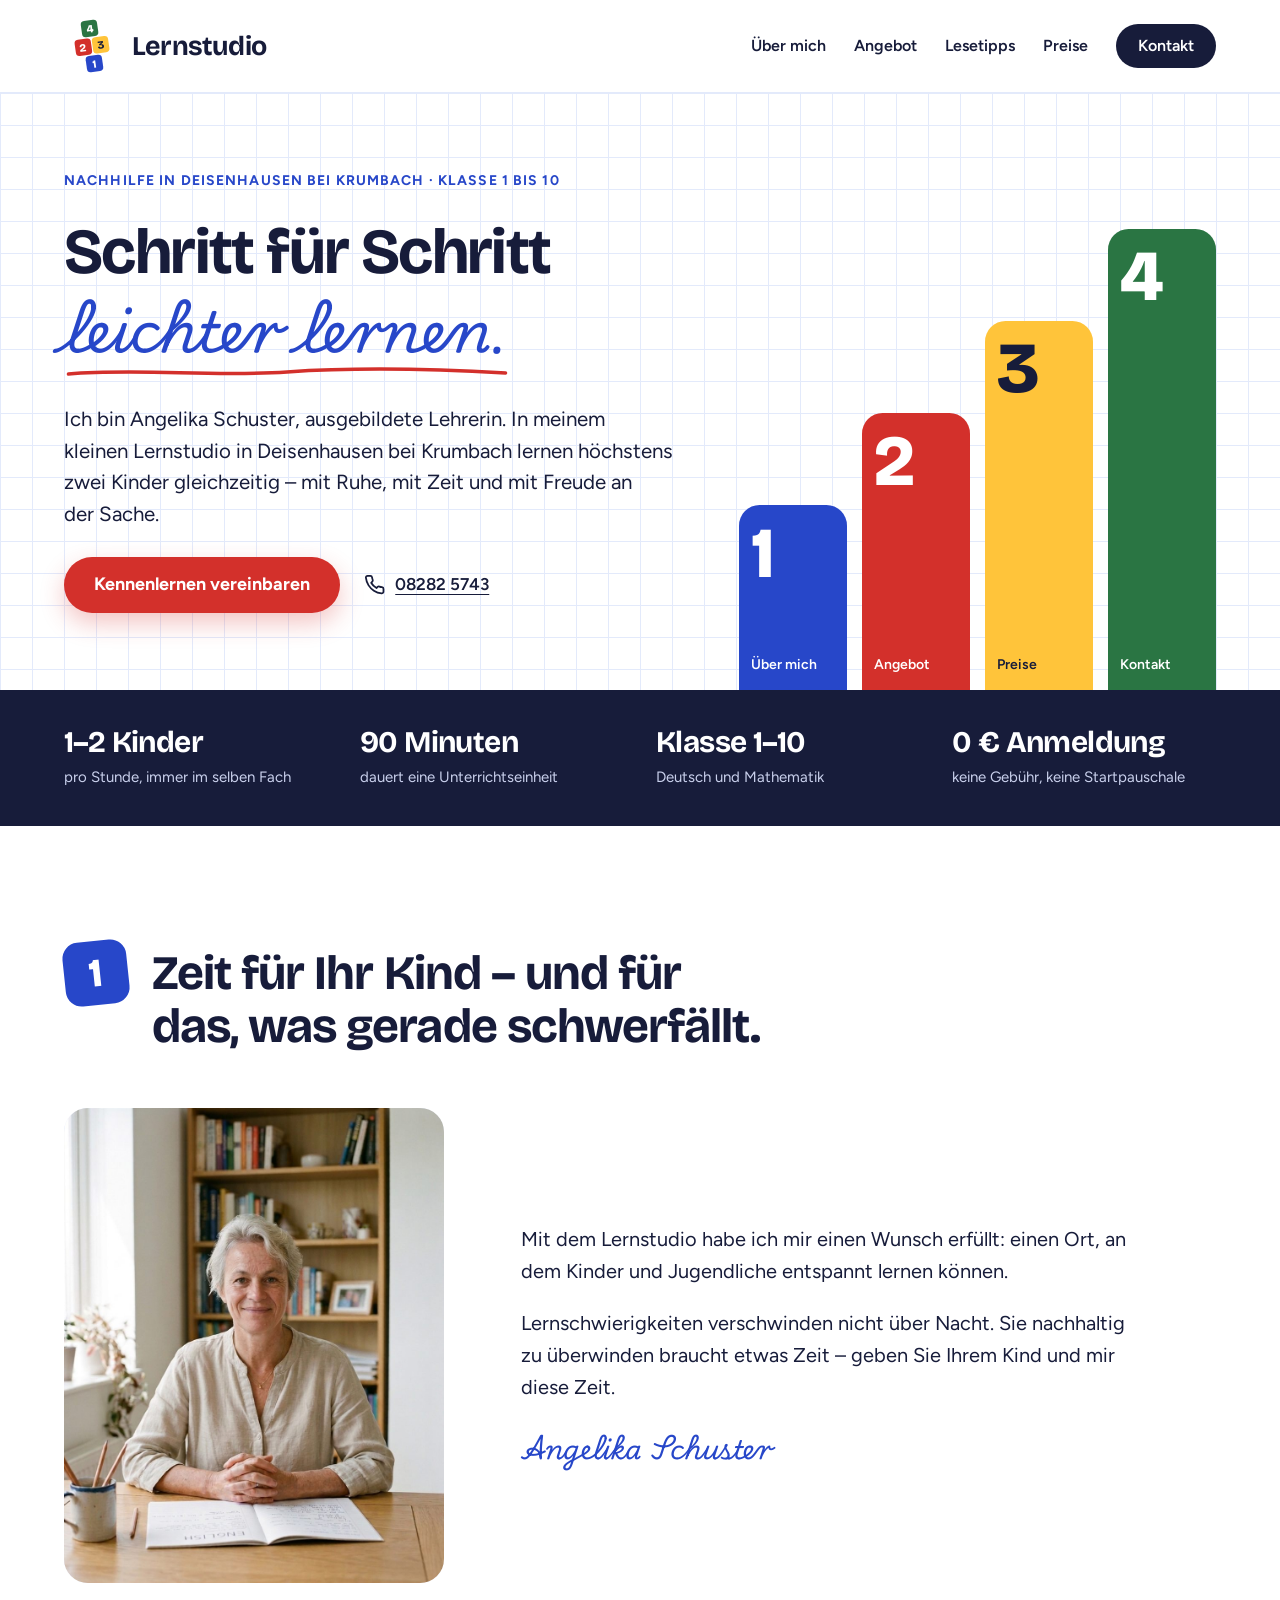
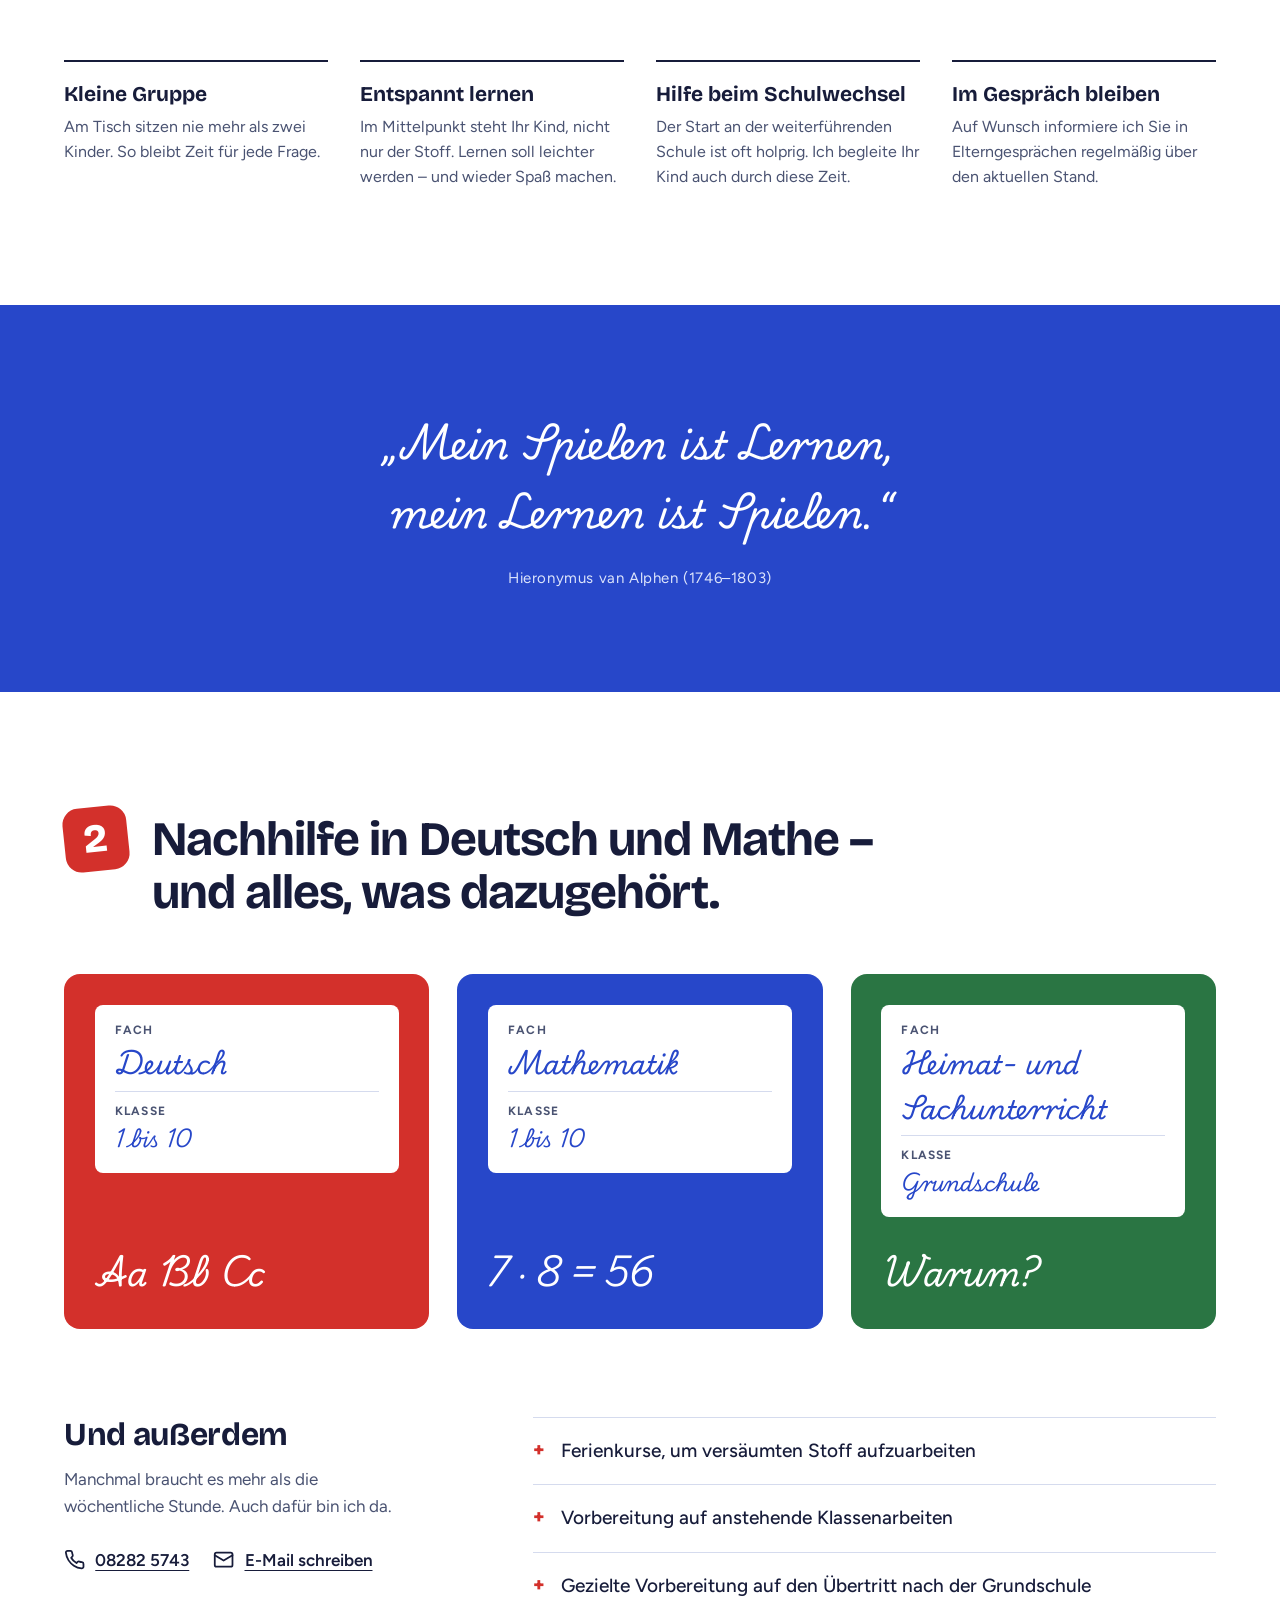
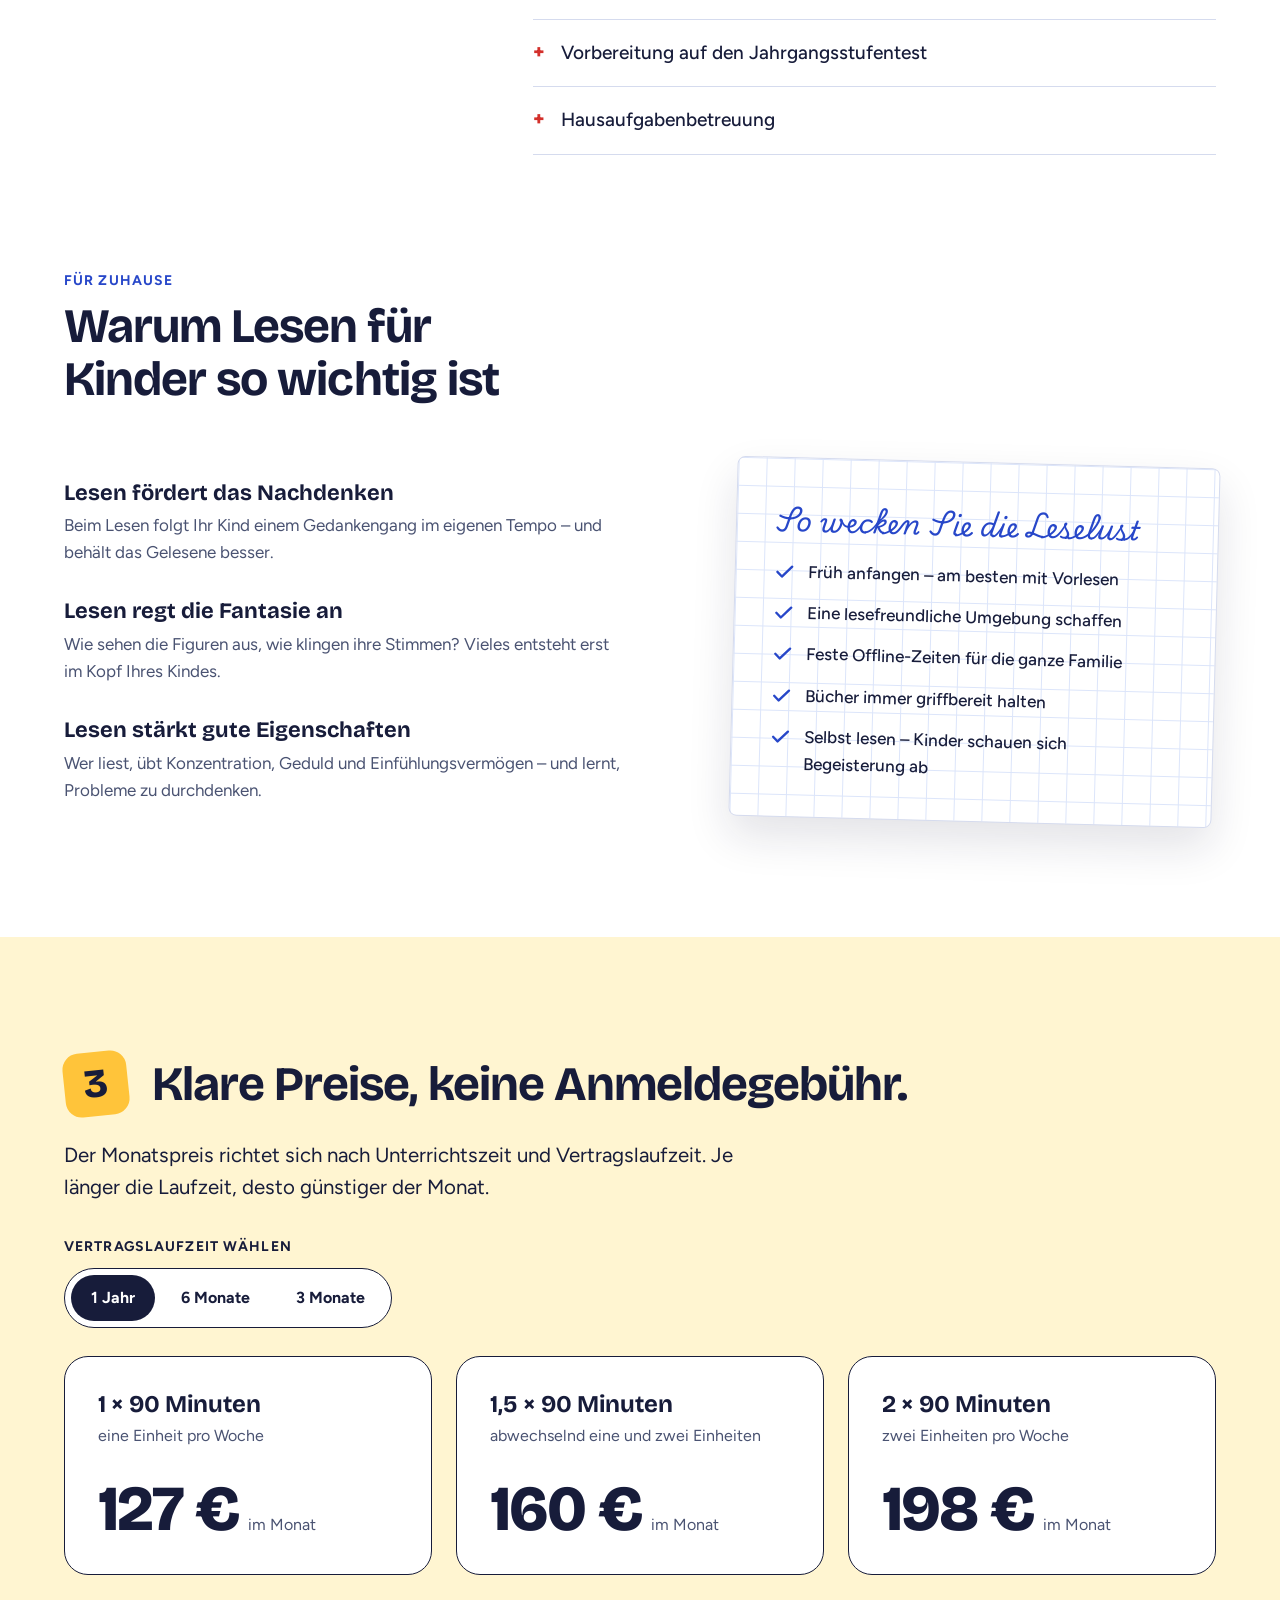
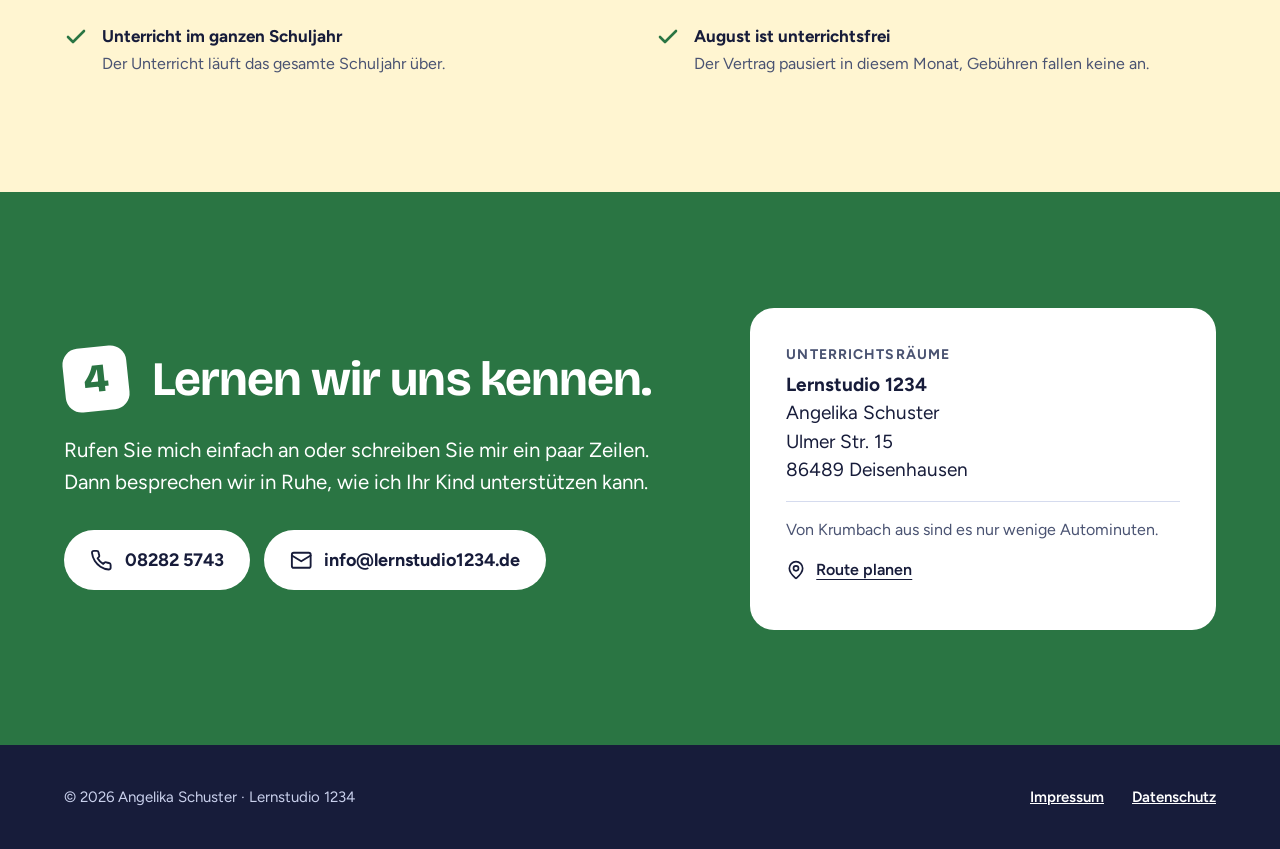
==== commit 6d78f332: "Offene Befunde nach Rückfrage umgesetzt Preise: unter "1,5 × 90 Minuten" steht jetzt "abwechselnd ei" ====
--- a/index.html
+++ b/index.html
@@ -33,7 +33,7 @@
   "@context": "https://schema.org",
   "@type": "LocalBusiness",
   "name": "Lernstudio 1234",
-  "description": "Nachhilfe in Deisenhausen bei Krumbach für die Klassen 1 bis 10 in Deutsch, Mathematik sowie Heimat- und Sachkunde.",
+  "description": "Nachhilfe in Deisenhausen bei Krumbach für die Klassen 1 bis 10 in Deutsch, Mathematik sowie Heimat- und Sachunterricht (HSU).",
   "areaServed": ["Deisenhausen", "Krumbach (Schwaben)", "Landkreis Günzburg"],
   "url": "https://lernstudio1234.de/",
   "telephone": "+49 8282 5743",
@@ -103,7 +103,7 @@
           <svg class="icon" viewBox="0 0 24 24" fill="none" stroke="currentColor" stroke-width="2" stroke-linecap="round" stroke-linejoin="round" aria-hidden="true" focusable="false"><path d="M22 16.92v3a2 2 0 0 1-2.18 2 19.79 19.79 0 0 1-8.63-3.07 19.5 19.5 0 0 1-6-6 19.79 19.79 0 0 1-3.07-8.67A2 2 0 0 1 4.11 2h3a2 2 0 0 1 2 1.72 12.84 12.84 0 0 0 .7 2.81 2 2 0 0 1-.45 2.11L8.09 9.91a16 16 0 0 0 6 6l1.27-1.27a2 2 0 0 1 2.11-.45 12.84 12.84 0 0 0 2.81.7A2 2 0 0 1 22 16.92z"/></svg>
           Anrufen: 08282&nbsp;5743
         </a>
-        <a class="contact-link hero__narrow" href="mailto:info@lernstudio1234.de">
+        <a class="contact-link hero__narrow" href="mailto:info@lernstudio1234.de?subject=Kennenlernen">
           <svg class="icon" viewBox="0 0 24 24" fill="none" stroke="currentColor" stroke-width="2" stroke-linecap="round" stroke-linejoin="round" aria-hidden="true" focusable="false"><rect x="2" y="4" width="20" height="16" rx="2"/><path d="m22 7-10 6L2 7"/></svg>
           E-Mail schreiben
         </a>
@@ -135,7 +135,7 @@
     </header>
     <div class="about">
       <figure class="portrait" data-portrait>
-        <img src="assets/img/portrait.jpg" alt="Angelika Schuster" width="800" height="1000" loading="lazy">
+        <img src="assets/img/portrait.jpg" alt="Angelika Schuster" width="900" height="1125" loading="lazy">
         <p class="portrait__fallback">Liebe Eltern,<br>schön, dass Sie hier sind!</p>
       </figure>
       <div class="about__text">
@@ -209,7 +209,7 @@
         <div class="heft__label">
           <div class="heft__row">
             <p class="heft__key">Fach</p>
-            <h3 class="heft__name">Heimat- und Sachkunde</h3>
+            <h3 class="heft__name">Heimat- und Sach&shy;unterricht</h3>
           </div>
           <div class="heft__row">
             <p class="heft__key">Klasse</p>
@@ -228,7 +228,7 @@
             <svg class="icon" viewBox="0 0 24 24" fill="none" stroke="currentColor" stroke-width="2" stroke-linecap="round" stroke-linejoin="round" aria-hidden="true" focusable="false"><path d="M22 16.92v3a2 2 0 0 1-2.18 2 19.79 19.79 0 0 1-8.63-3.07 19.5 19.5 0 0 1-6-6 19.79 19.79 0 0 1-3.07-8.67A2 2 0 0 1 4.11 2h3a2 2 0 0 1 2 1.72 12.84 12.84 0 0 0 .7 2.81 2 2 0 0 1-.45 2.11L8.09 9.91a16 16 0 0 0 6 6l1.27-1.27a2 2 0 0 1 2.11-.45 12.84 12.84 0 0 0 2.81.7A2 2 0 0 1 22 16.92z"/></svg>
             08282&nbsp;5743
           </a>
-          <a class="contact-link" href="mailto:info@lernstudio1234.de">
+          <a class="contact-link" href="mailto:info@lernstudio1234.de?subject=Kennenlernen">
             <svg class="icon" viewBox="0 0 24 24" fill="none" stroke="currentColor" stroke-width="2" stroke-linecap="round" stroke-linejoin="round" aria-hidden="true" focusable="false"><rect x="2" y="4" width="20" height="16" rx="2"/><path d="m22 7-10 6L2 7"/></svg>
             E-Mail schreiben
           </a>
@@ -320,15 +320,15 @@
           <h3 class="term__title" id="laufzeit-y1">Vertragslaufzeit 1 Jahr</h3>
           <ul class="plans">
             <li class="plan">
-              <div><h4 class="plan__unit">1 × 90 Minuten</h4><p class="plan__sub">Unterrichtszeit pro Woche</p></div>
+              <div><h4 class="plan__unit">1 × 90 Minuten</h4><p class="plan__sub">eine Einheit pro Woche</p></div>
               <p class="plan__price"><strong>127&nbsp;€</strong> <span>im Monat</span></p>
             </li>
             <li class="plan">
-              <div><h4 class="plan__unit">1,5 × 90 Minuten</h4><p class="plan__sub">Unterrichtszeit pro Woche</p></div>
+              <div><h4 class="plan__unit">1,5 × 90 Minuten</h4><p class="plan__sub">abwechselnd eine und zwei Einheiten</p></div>
               <p class="plan__price"><strong>160&nbsp;€</strong> <span>im Monat</span></p>
             </li>
             <li class="plan">
-              <div><h4 class="plan__unit">2 × 90 Minuten</h4><p class="plan__sub">Unterrichtszeit pro Woche</p></div>
+              <div><h4 class="plan__unit">2 × 90 Minuten</h4><p class="plan__sub">zwei Einheiten pro Woche</p></div>
               <p class="plan__price"><strong>198&nbsp;€</strong> <span>im Monat</span></p>
             </li>
           </ul>
@@ -337,15 +337,15 @@
           <h3 class="term__title" id="laufzeit-m6">Vertragslaufzeit 6 Monate</h3>
           <ul class="plans">
             <li class="plan">
-              <div><h4 class="plan__unit">1 × 90 Minuten</h4><p class="plan__sub">Unterrichtszeit pro Woche</p></div>
+              <div><h4 class="plan__unit">1 × 90 Minuten</h4><p class="plan__sub">eine Einheit pro Woche</p></div>
               <p class="plan__price"><strong>136&nbsp;€</strong> <span>im Monat</span></p>
             </li>
             <li class="plan">
-              <div><h4 class="plan__unit">1,5 × 90 Minuten</h4><p class="plan__sub">Unterrichtszeit pro Woche</p></div>
+              <div><h4 class="plan__unit">1,5 × 90 Minuten</h4><p class="plan__sub">abwechselnd eine und zwei Einheiten</p></div>
               <p class="plan__price"><strong>175&nbsp;€</strong> <span>im Monat</span></p>
             </li>
             <li class="plan">
-              <div><h4 class="plan__unit">2 × 90 Minuten</h4><p class="plan__sub">Unterrichtszeit pro Woche</p></div>
+              <div><h4 class="plan__unit">2 × 90 Minuten</h4><p class="plan__sub">zwei Einheiten pro Woche</p></div>
               <p class="plan__price"><strong>216&nbsp;€</strong> <span>im Monat</span></p>
             </li>
           </ul>
@@ -354,15 +354,15 @@
           <h3 class="term__title" id="laufzeit-m3">Vertragslaufzeit 3 Monate</h3>
           <ul class="plans">
             <li class="plan">
-              <div><h4 class="plan__unit">1 × 90 Minuten</h4><p class="plan__sub">Unterrichtszeit pro Woche</p></div>
+              <div><h4 class="plan__unit">1 × 90 Minuten</h4><p class="plan__sub">eine Einheit pro Woche</p></div>
               <p class="plan__price"><strong>149&nbsp;€</strong> <span>im Monat</span></p>
             </li>
             <li class="plan">
-              <div><h4 class="plan__unit">1,5 × 90 Minuten</h4><p class="plan__sub">Unterrichtszeit pro Woche</p></div>
+              <div><h4 class="plan__unit">1,5 × 90 Minuten</h4><p class="plan__sub">abwechselnd eine und zwei Einheiten</p></div>
               <p class="plan__price"><strong>195&nbsp;€</strong> <span>im Monat</span></p>
             </li>
             <li class="plan">
-              <div><h4 class="plan__unit">2 × 90 Minuten</h4><p class="plan__sub">Unterrichtszeit pro Woche</p></div>
+              <div><h4 class="plan__unit">2 × 90 Minuten</h4><p class="plan__sub">zwei Einheiten pro Woche</p></div>
               <p class="plan__price"><strong>240&nbsp;€</strong> <span>im Monat</span></p>
             </li>
           </ul>
@@ -396,7 +396,7 @@
           <svg class="icon" viewBox="0 0 24 24" fill="none" stroke="currentColor" stroke-width="2" stroke-linecap="round" stroke-linejoin="round" aria-hidden="true" focusable="false"><path d="M22 16.92v3a2 2 0 0 1-2.18 2 19.79 19.79 0 0 1-8.63-3.07 19.5 19.5 0 0 1-6-6 19.79 19.79 0 0 1-3.07-8.67A2 2 0 0 1 4.11 2h3a2 2 0 0 1 2 1.72 12.84 12.84 0 0 0 .7 2.81 2 2 0 0 1-.45 2.11L8.09 9.91a16 16 0 0 0 6 6l1.27-1.27a2 2 0 0 1 2.11-.45 12.84 12.84 0 0 0 2.81.7A2 2 0 0 1 22 16.92z"/></svg>
           08282&nbsp;5743
         </a>
-        <a class="btn btn--light" href="mailto:info@lernstudio1234.de">
+        <a class="btn btn--light" href="mailto:info@lernstudio1234.de?subject=Kennenlernen">
           <svg class="icon" viewBox="0 0 24 24" fill="none" stroke="currentColor" stroke-width="2" stroke-linecap="round" stroke-linejoin="round" aria-hidden="true" focusable="false"><rect x="2" y="4" width="20" height="16" rx="2"/><path d="m22 7-10 6L2 7"/></svg>
           info@lernstudio1234.de
         </a>
@@ -406,6 +406,12 @@
       <p class="label">Unterrichtsräume</p>
       <p><strong>Lernstudio 1234</strong><br>Angelika Schuster<br>Ulmer Str.&nbsp;15<br>86489 Deisenhausen</p>
       <p class="contact__hint">Von Krumbach aus sind es nur wenige Autominuten.</p>
+      <p>
+        <a class="contact-link" href="https://www.google.com/maps/dir/?api=1&amp;destination=Ulmer+Str.+15%2C+86489+Deisenhausen" rel="noopener">
+          <svg class="icon" viewBox="0 0 24 24" fill="none" stroke="currentColor" stroke-width="2" stroke-linecap="round" stroke-linejoin="round" aria-hidden="true" focusable="false"><path d="M20 10c0 4.993-5.539 10.193-7.399 11.799a1 1 0 0 1-1.202 0C9.539 20.193 4 14.993 4 10a8 8 0 0 1 16 0"/><circle cx="12" cy="10" r="3"/></svg>
+          Route planen
+        </a>
+      </p>
     </address>
   </div>
 </section>
@@ -418,7 +424,7 @@
     <svg class="icon" viewBox="0 0 24 24" fill="none" stroke="currentColor" stroke-width="2" stroke-linecap="round" stroke-linejoin="round" aria-hidden="true" focusable="false"><path d="M22 16.92v3a2 2 0 0 1-2.18 2 19.79 19.79 0 0 1-8.63-3.07 19.5 19.5 0 0 1-6-6 19.79 19.79 0 0 1-3.07-8.67A2 2 0 0 1 4.11 2h3a2 2 0 0 1 2 1.72 12.84 12.84 0 0 0 .7 2.81 2 2 0 0 1-.45 2.11L8.09 9.91a16 16 0 0 0 6 6l1.27-1.27a2 2 0 0 1 2.11-.45 12.84 12.84 0 0 0 2.81.7A2 2 0 0 1 22 16.92z"/></svg>
     Anrufen
   </a>
-  <a class="callbar__link" href="mailto:info@lernstudio1234.de">
+  <a class="callbar__link" href="mailto:info@lernstudio1234.de?subject=Kennenlernen">
     <svg class="icon" viewBox="0 0 24 24" fill="none" stroke="currentColor" stroke-width="2" stroke-linecap="round" stroke-linejoin="round" aria-hidden="true" focusable="false"><rect x="2" y="4" width="20" height="16" rx="2"/><path d="m22 7-10 6L2 7"/></svg>
     E-Mail
   </a>
--- a/assets/css/style.css
+++ b/assets/css/style.css
@@ -570,6 +570,17 @@
 .step--3,
 .step--3:hover {
   color: var(--ink);
+}
+
+/* Schmale Fenster: niedrigere Treppe, die unterste Stufe bleibt hoch genug für Ziffer und zwei Zeilen Text. */
+@media (max-width: 780px) {
+  .steps {
+    height: 200px;
+  }
+
+  .step--1 { --height: 46%; }
+  .step--2 { --height: 64%; }
+  .step--3 { --height: 82%; }
 }
 
 .step__num {
@@ -902,6 +913,13 @@
   line-height: 1.7;
 }
 
+/* In drei schmalen Spalten muss „Sachunterricht“ als längstes Wort ins Etikett passen. */
+@media (min-width: 960px) {
+  .heft__name {
+    font-size: clamp(1.25rem, 2.1vw, 1.625rem);
+  }
+}
+
 .heft__class {
   font-family: var(--font-script);
   font-size: 1.25rem;
@@ -1254,6 +1272,11 @@
   border-top: 1px solid var(--line);
   font-size: 1rem;
   color: var(--ink-soft);
+}
+
+.contact__card .contact-link {
+  margin-top: 4px;
+  font-size: 1rem;
 }
 
 /* ---------- Fuß ---------- */
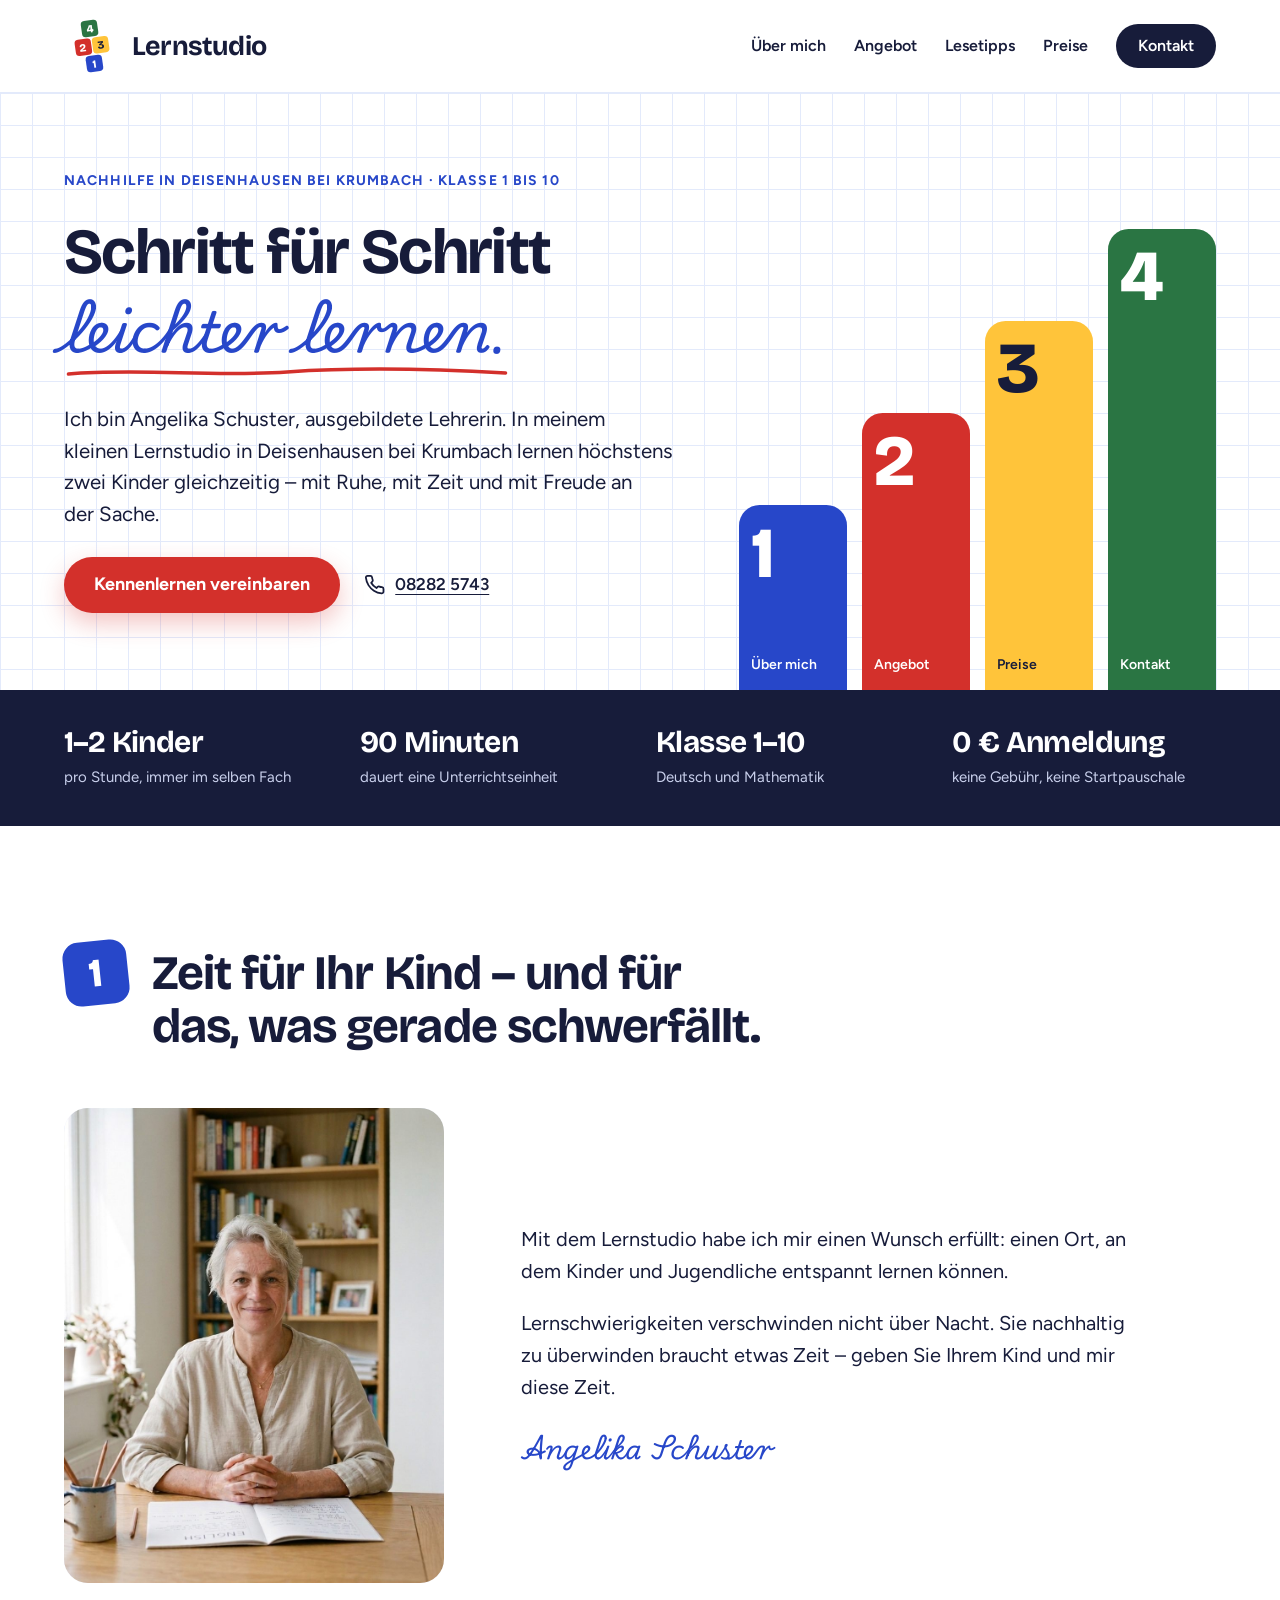
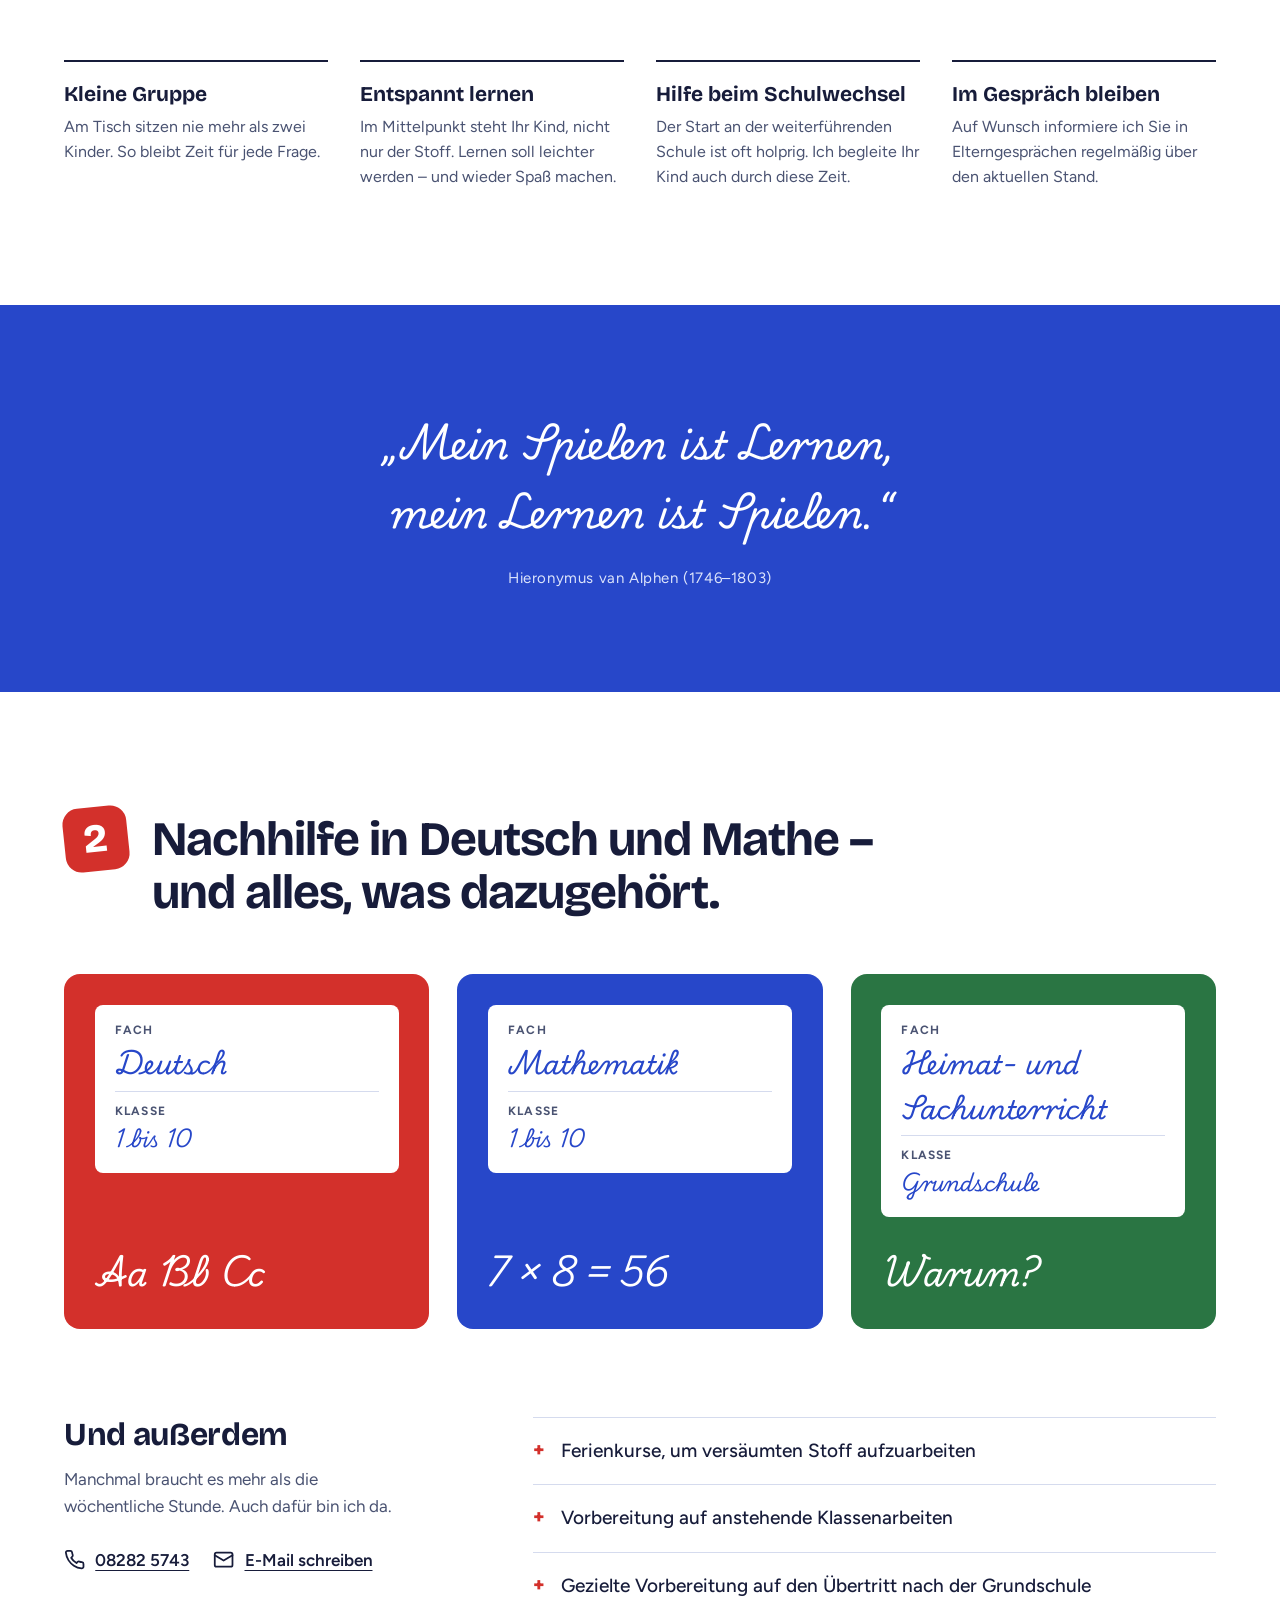
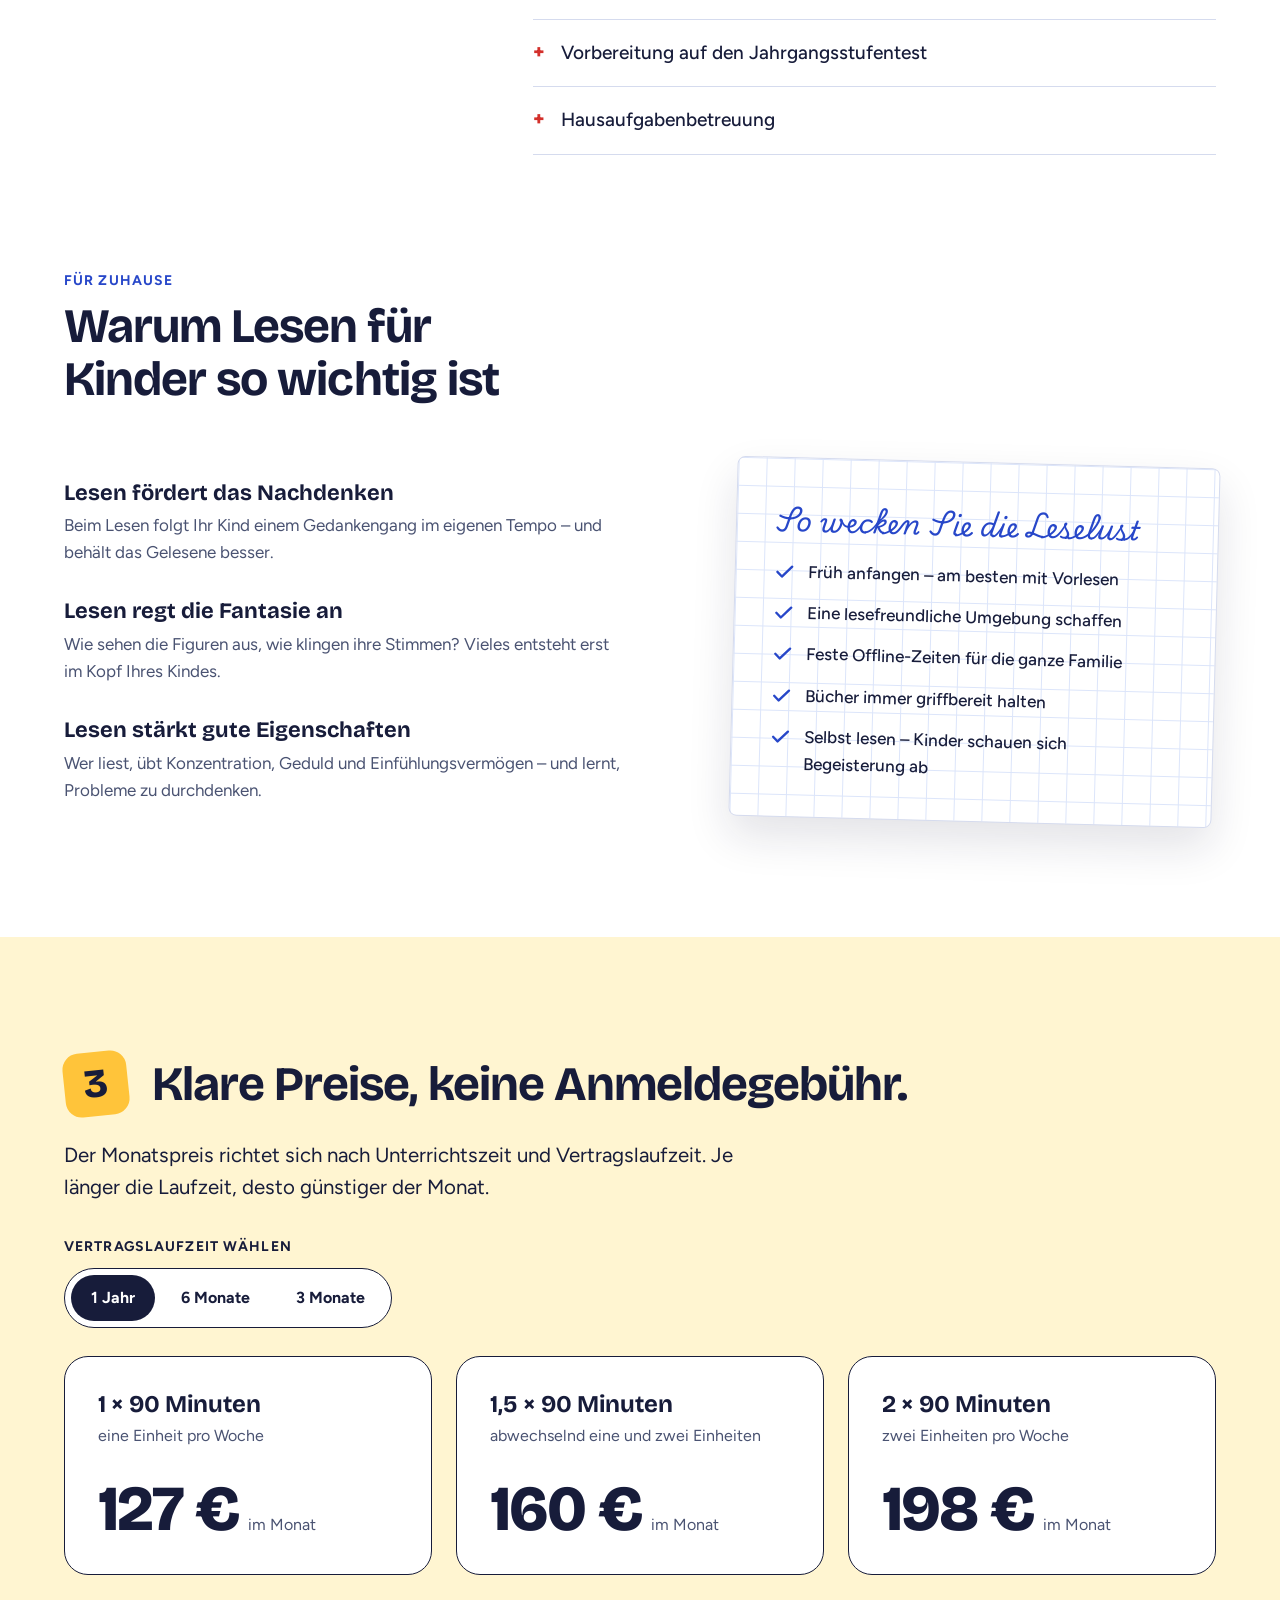
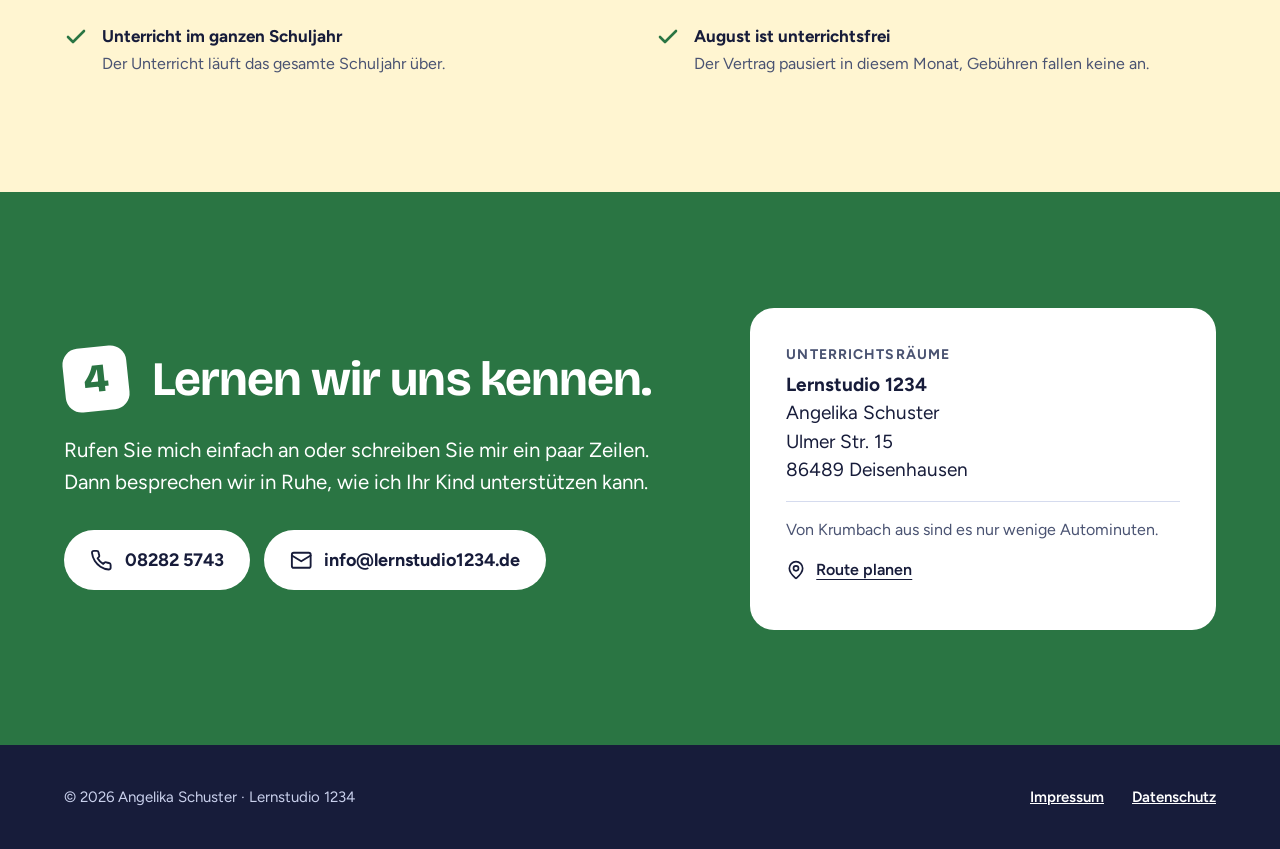
==== commit 438b8a54: "Malzeichen im Mathe-Heft als Kreuz statt Punkt Co-Authored-By: Claude Fable 5.2 <noreply@anthropic.c" ====
--- a/index.html
+++ b/index.html
@@ -203,7 +203,7 @@
             <p class="heft__class">1 bis 10</p>
           </div>
         </div>
-        <p class="heft__doodle" aria-hidden="true">7 · 8 = 56</p>
+        <p class="heft__doodle" aria-hidden="true">7 × 8 = 56</p>
       </article>
       <article class="heft heft--green">
         <div class="heft__label">
@@ -418,18 +418,6 @@
 
 </main>
 
-<!-- Schmale Fenster: Kontaktleiste am unteren Rand. main.js blendet sie ein, solange weder der Einstieg noch der Kontaktabschnitt zu sehen ist. -->
-<nav class="callbar" aria-label="Schnellkontakt" data-callbar hidden>
-  <a class="callbar__link callbar__link--call" href="tel:+4982825743">
-    <svg class="icon" viewBox="0 0 24 24" fill="none" stroke="currentColor" stroke-width="2" stroke-linecap="round" stroke-linejoin="round" aria-hidden="true" focusable="false"><path d="M22 16.92v3a2 2 0 0 1-2.18 2 19.79 19.79 0 0 1-8.63-3.07 19.5 19.5 0 0 1-6-6 19.79 19.79 0 0 1-3.07-8.67A2 2 0 0 1 4.11 2h3a2 2 0 0 1 2 1.72 12.84 12.84 0 0 0 .7 2.81 2 2 0 0 1-.45 2.11L8.09 9.91a16 16 0 0 0 6 6l1.27-1.27a2 2 0 0 1 2.11-.45 12.84 12.84 0 0 0 2.81.7A2 2 0 0 1 22 16.92z"/></svg>
-    Anrufen
-  </a>
-  <a class="callbar__link" href="mailto:info@lernstudio1234.de?subject=Kennenlernen">
-    <svg class="icon" viewBox="0 0 24 24" fill="none" stroke="currentColor" stroke-width="2" stroke-linecap="round" stroke-linejoin="round" aria-hidden="true" focusable="false"><rect x="2" y="4" width="20" height="16" rx="2"/><path d="m22 7-10 6L2 7"/></svg>
-    E-Mail
-  </a>
-</nav>
-
 <footer class="site-footer">
   <div class="wrap site-footer__inner">
     <p>© 2026 Angelika Schuster · Lernstudio 1234</p>
--- a/assets/css/style.css
+++ b/assets/css/style.css
@@ -1314,66 +1314,6 @@
   color: var(--yellow);
 }
 
-/* ---------- Kontaktleiste (nur schmale Fenster, nur mit JavaScript) ---------- */
-
-.callbar {
-  display: none;
-}
-
-@media (max-width: 780px) {
-  .callbar {
-    position: fixed;
-    inset: auto 0 0;
-    z-index: 5;
-    display: flex;
-    gap: 8px;
-    padding: 8px var(--pad) calc(8px + env(safe-area-inset-bottom, 0px));
-    background: var(--ink);
-    visibility: hidden;
-    transform: translateY(100%);
-    transition: transform 0.25s cubic-bezier(0.2, 0.8, 0.2, 1), visibility 0s 0.25s;
-  }
-
-  .callbar.is-visible {
-    visibility: visible;
-    transform: none;
-    transition-delay: 0s;
-  }
-
-  .callbar__link {
-    flex: 1 1 0;
-    display: inline-flex;
-    align-items: center;
-    justify-content: center;
-    gap: 10px;
-    min-height: 48px;
-    border-radius: var(--radius-pill);
-    background: var(--white);
-    color: var(--ink);
-    font-weight: 700;
-    text-decoration: none;
-  }
-
-  .callbar__link:hover {
-    color: var(--ink);
-  }
-
-  .callbar__link--call,
-  .callbar__link--call:hover {
-    background: var(--red);
-    color: var(--white);
-  }
-
-  .callbar :focus-visible {
-    outline-color: var(--white);
-  }
-
-  /* Angesprungene Ziele und fokussierte Elemente bleiben über der Leiste sichtbar. */
-  html {
-    scroll-padding-bottom: 76px;
-  }
-}
-
 /* ---------- Rechtstexte (Impressum, Datenschutz) ---------- */
 
 .legal {
@@ -1435,8 +1375,7 @@
     animation: none;
   }
 
-  .btn,
-  .callbar {
+  .btn {
     transition: none;
   }
 }
